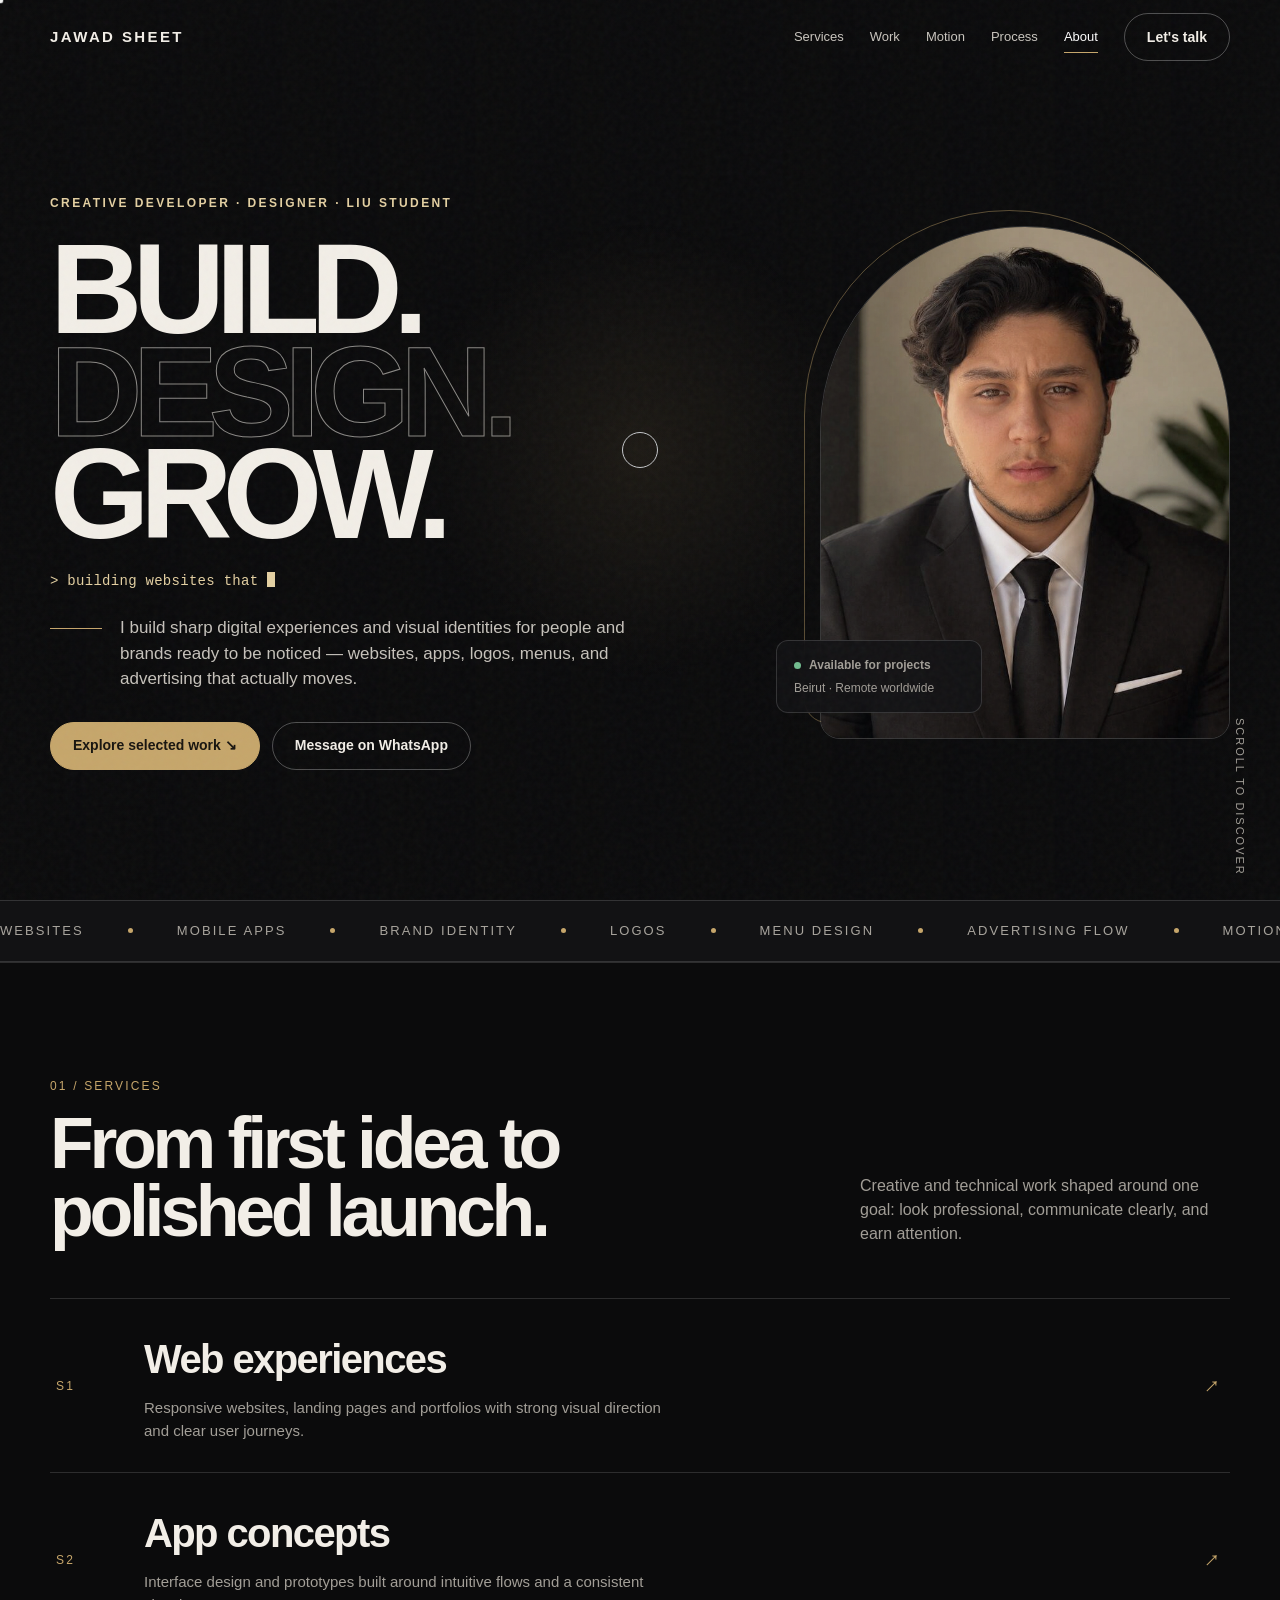
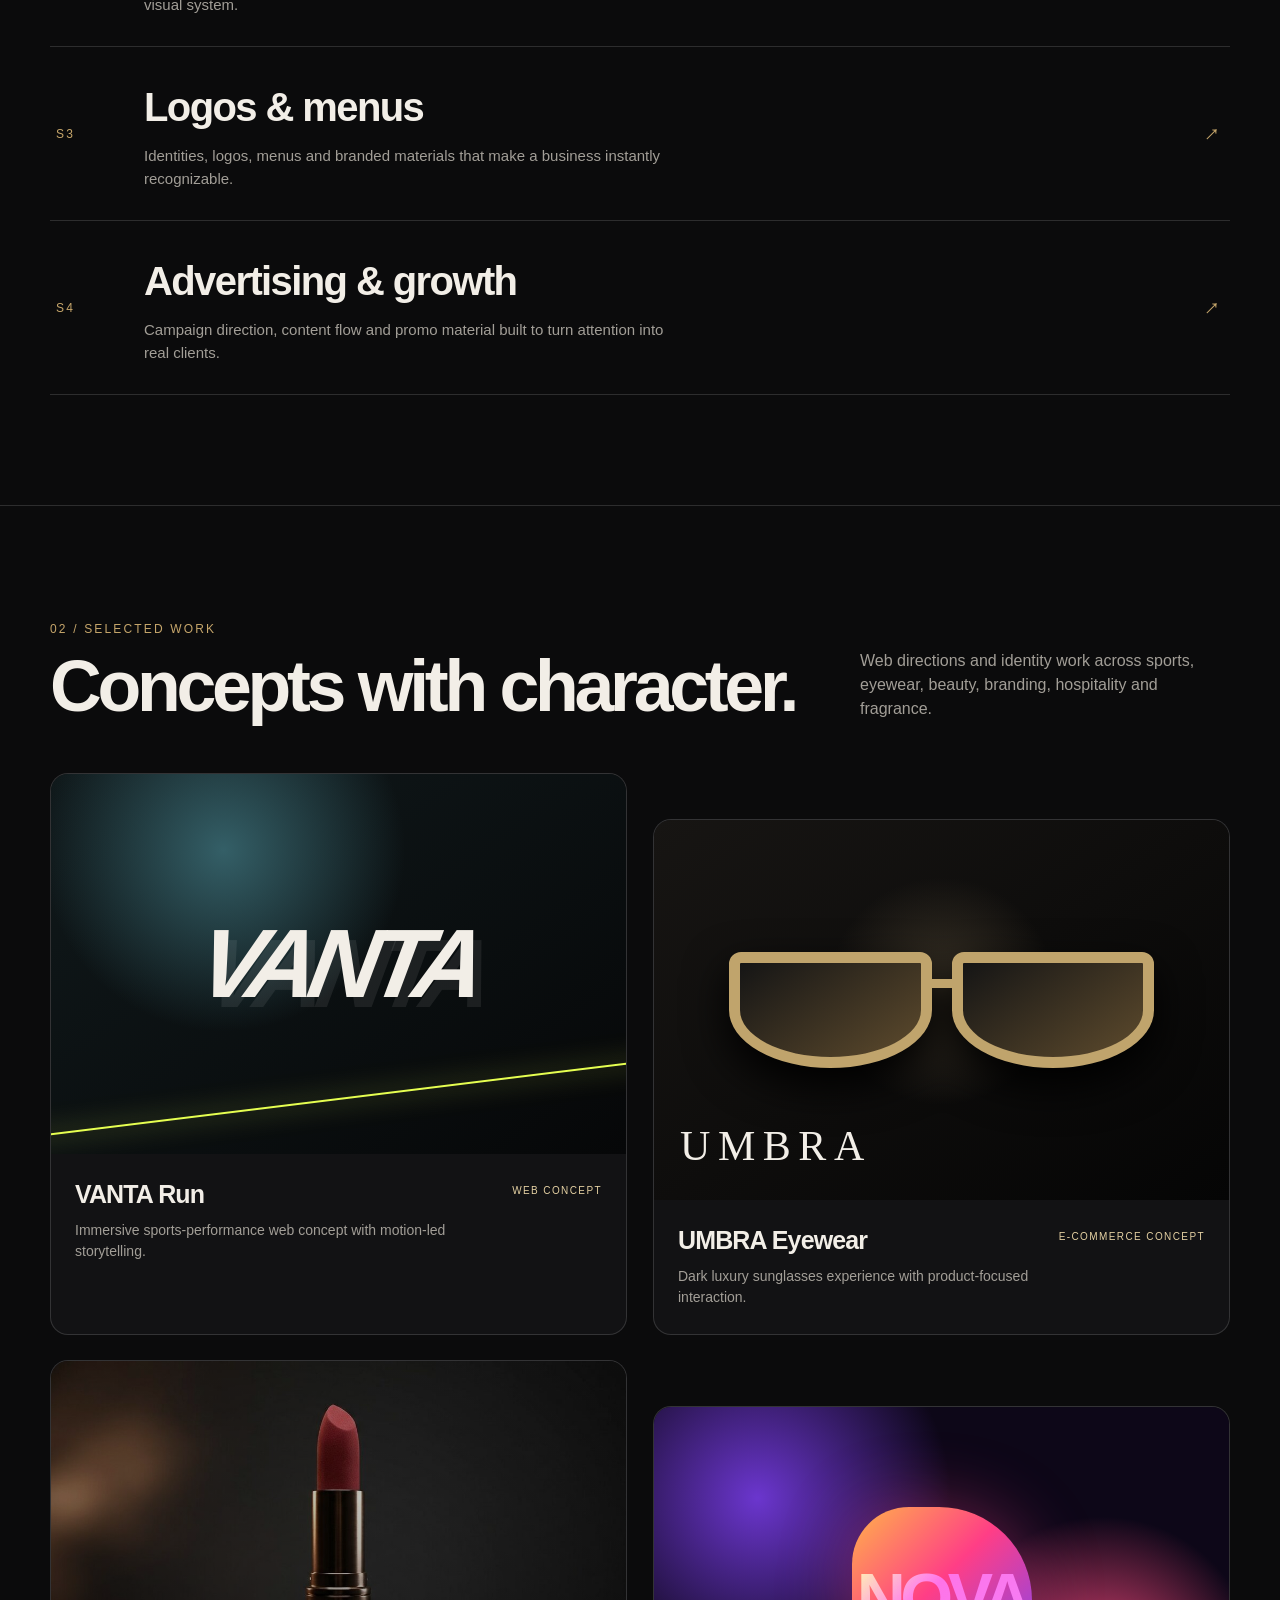
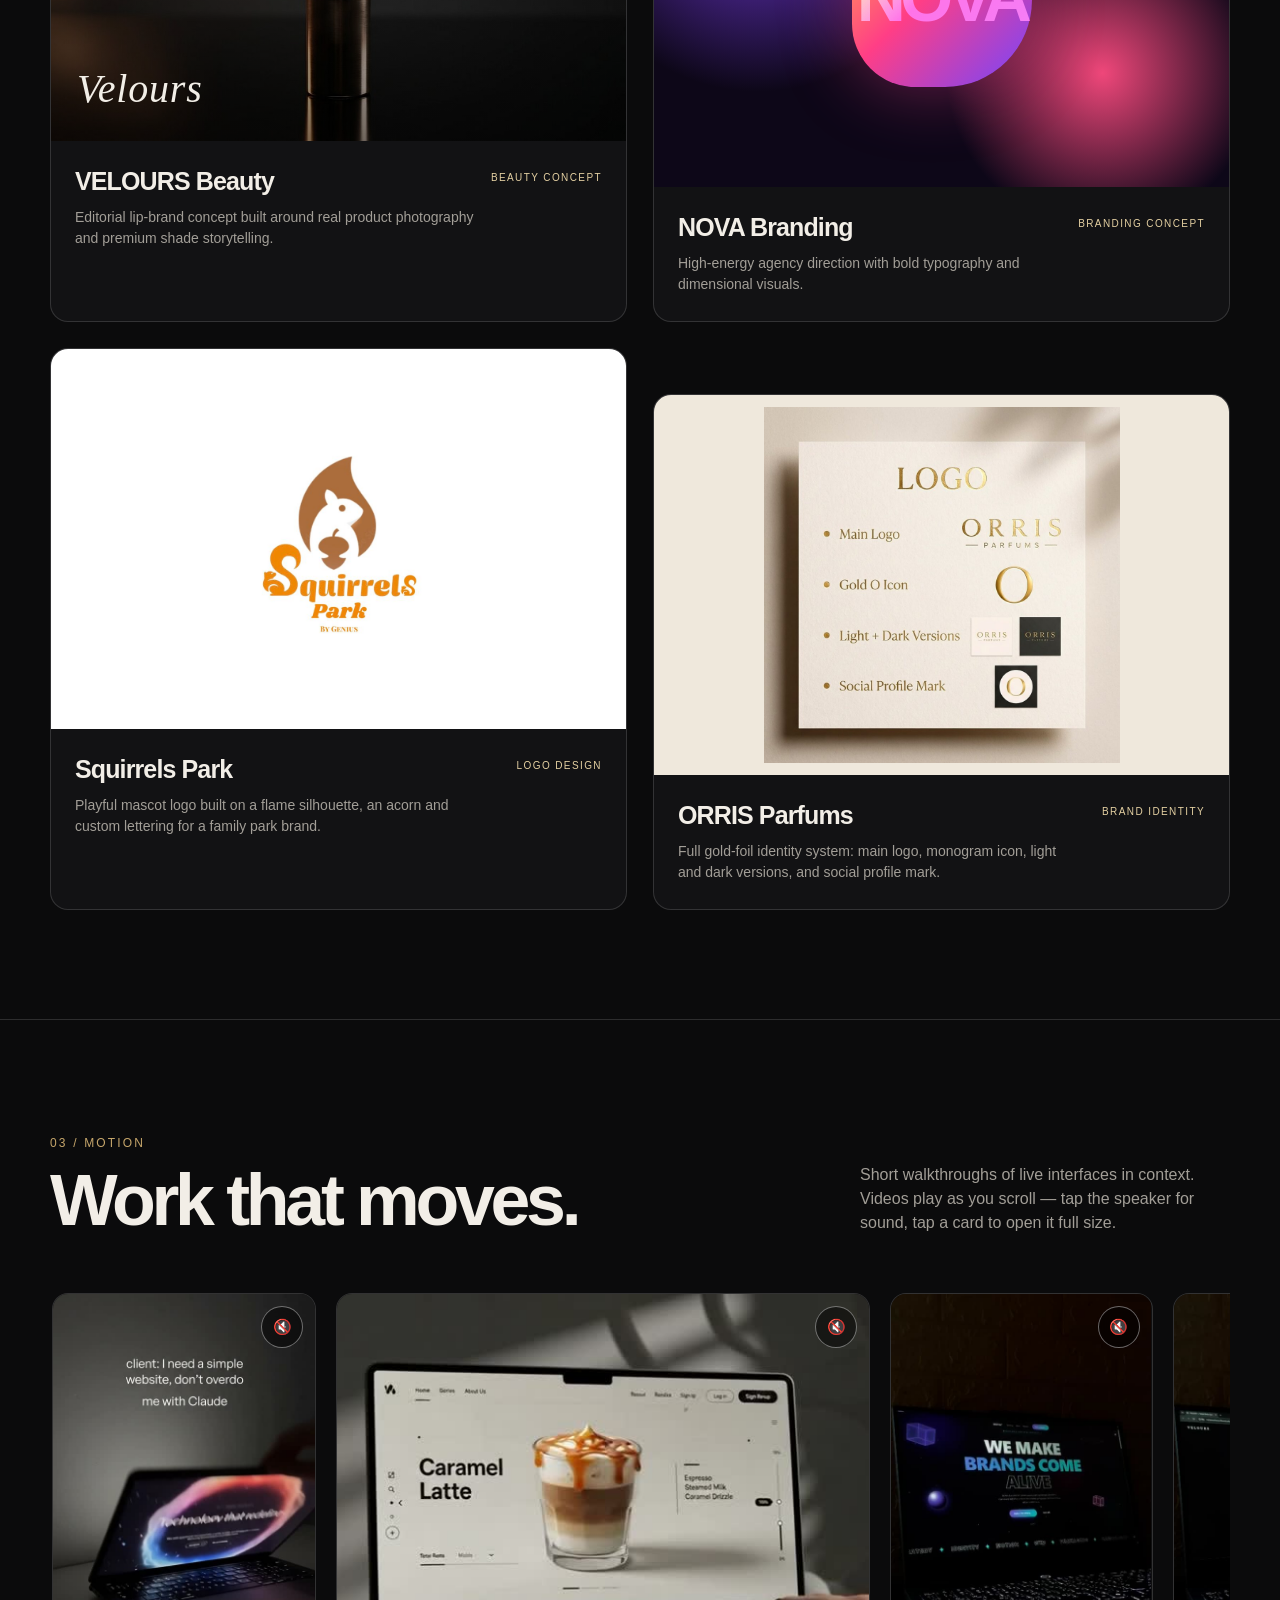
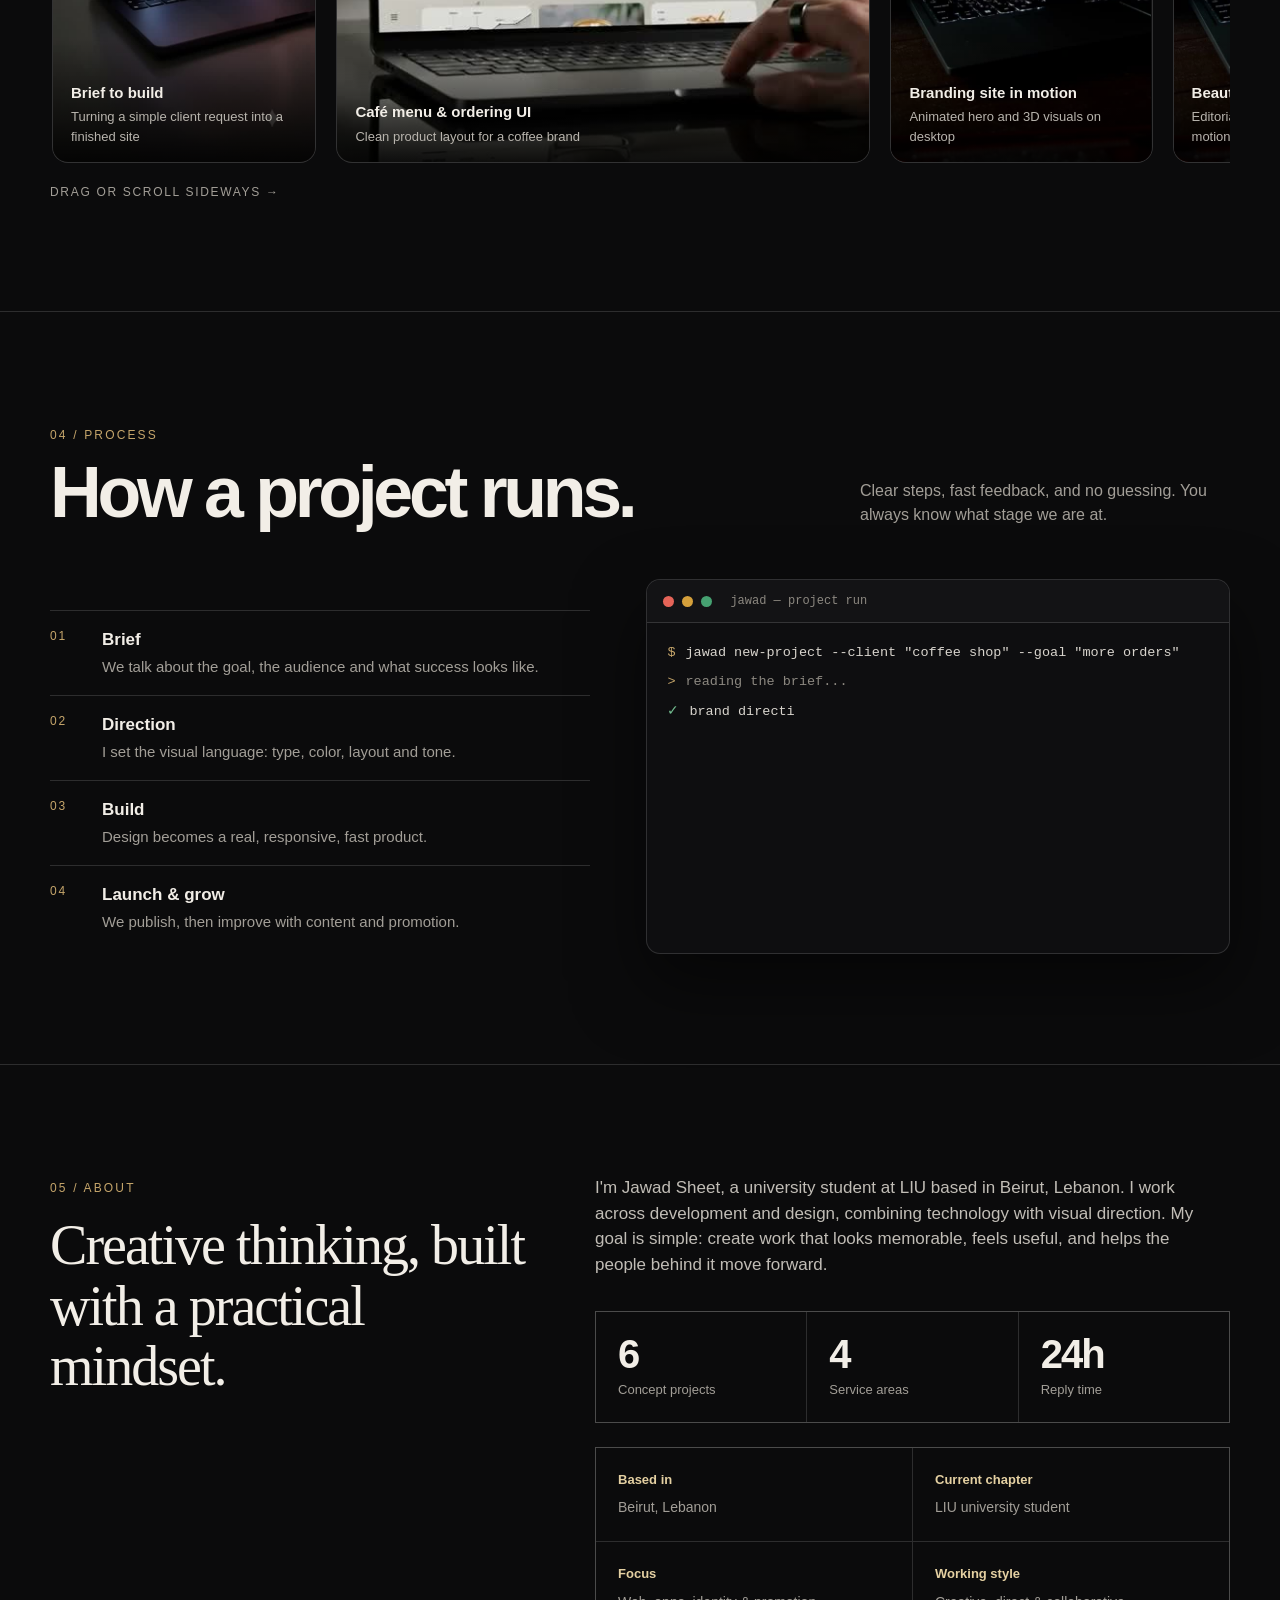
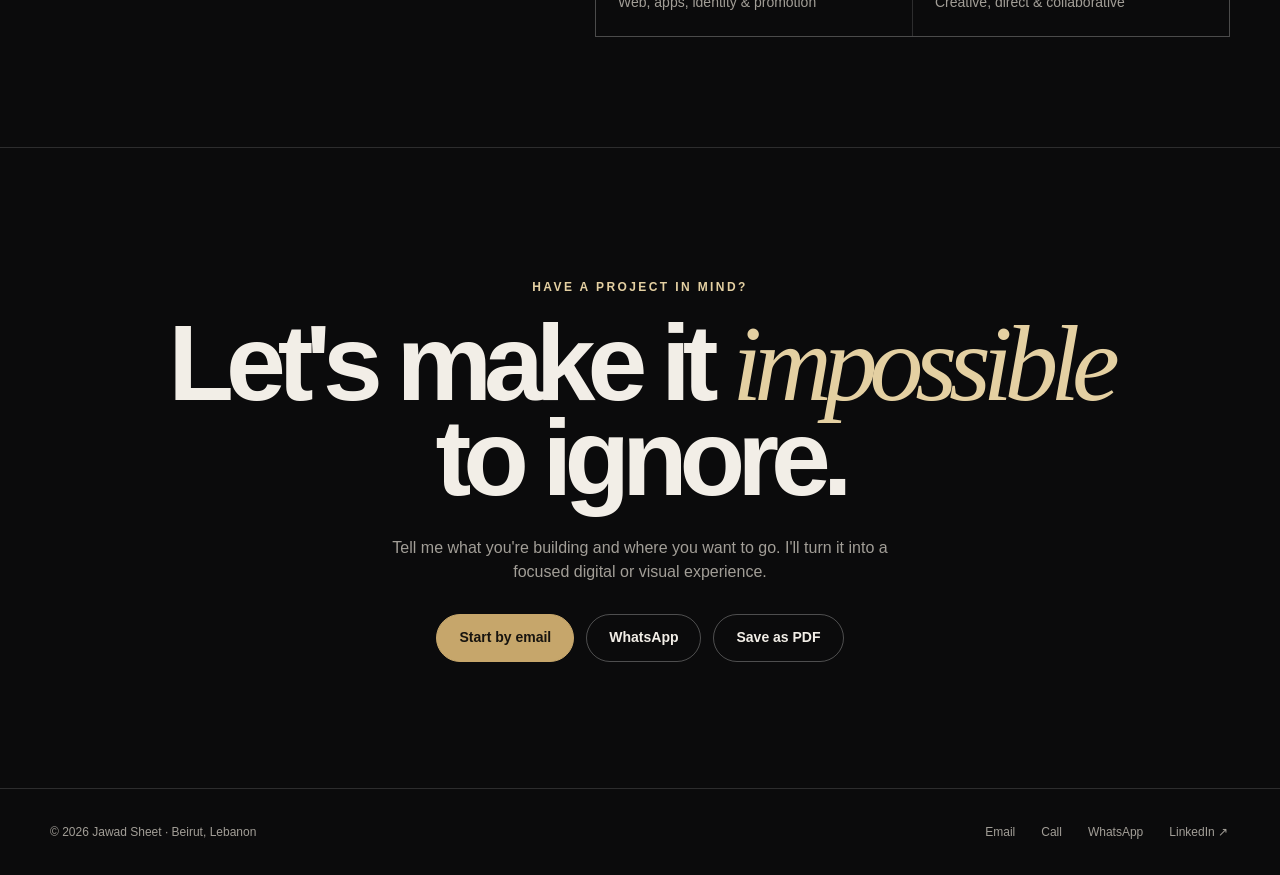
==== index.html @ 79e66048 "Add files via upload" ====
<!doctype html>
<html lang="en">
<head>
<meta charset="utf-8">
<meta name="viewport" content="width=device-width,initial-scale=1">
<meta name="description" content="Jawad Sheet — creative developer and designer in Beirut, Lebanon. Websites, apps, brand identity, logos, menus and advertising concepts.">
<meta name="theme-color" content="#0b0b0c">
<meta name="author" content="Jawad Sheet">
<meta property="og:type" content="website">
<meta property="og:title" content="Jawad Sheet — Creative Developer &amp; Designer">
<meta property="og:description" content="Websites, apps, brand identity, logos, menus and advertising concepts. Based in Beirut, Lebanon.">
<meta property="og:image" content="assets/og-cover.jpg">
<meta property="og:image:width" content="1200">
<meta property="og:image:height" content="630">
<meta name="twitter:card" content="summary_large_image">
<meta name="twitter:title" content="Jawad Sheet — Creative Developer &amp; Designer">
<meta name="twitter:description" content="Websites, apps, brand identity, logos, menus and advertising concepts. Based in Beirut, Lebanon.">
<meta name="twitter:image" content="assets/og-cover.jpg">
<link rel="icon" href="data:image/svg+xml,%3Csvg xmlns='http://www.w3.org/2000/svg' viewBox='0 0 64 64'%3E%3Crect width='64' height='64' rx='15' fill='%230b0b0c'/%3E%3Ctext x='32' y='45' font-family='Arial,Helvetica,sans-serif' font-size='40' font-weight='bold' fill='%23c6a66b' text-anchor='middle'%3EJ%3C/text%3E%3C/svg%3E">
<title>Jawad Sheet — Creative Developer &amp; Designer</title>
<style>
:root{--ink:#0b0b0c;--ink2:#121214;--paper:#f2eee7;--gold:#c6a66b;--gold2:#e4d0a2;--muted:#a29e97;--line:rgba(255,255,255,.14);--max:1180px}
*{box-sizing:border-box}
html{scroll-behavior:smooth}
body{margin:0;background:var(--ink);color:var(--paper);font-family:Arial,Helvetica,sans-serif;line-height:1.5;overflow-x:hidden}
body.lock{overflow:hidden}
a{color:inherit;text-decoration:none}
button{font:inherit;cursor:pointer}
img,video{display:block;max-width:100%}
:focus-visible{outline:3px solid var(--gold2);outline-offset:3px}
.container{width:min(var(--max),calc(100% - 64px));margin:auto}
.grain{position:fixed;inset:0;pointer-events:none;z-index:50;opacity:.07;background-image:url("data:image/svg+xml,%3Csvg viewBox='0 0 180 180' xmlns='http://www.w3.org/2000/svg'%3E%3Cfilter id='n'%3E%3CfeTurbulence type='fractalNoise' baseFrequency='.9' numOctaves='3' stitchTiles='stitch'/%3E%3C/filter%3E%3Crect width='100%25' height='100%25' filter='url(%23n)' opacity='.55'/%3E%3C/svg%3E")}
.glow{position:fixed;width:520px;height:520px;left:0;top:0;border-radius:50%;background:radial-gradient(circle,rgba(198,166,107,.14),transparent 62%);transform:translate3d(60vw,10vh,0) translate(-50%,-50%);pointer-events:none;z-index:0}
.progress{position:fixed;top:0;left:0;height:2px;width:0;background:linear-gradient(90deg,var(--gold),#fff);z-index:46;pointer-events:none}
.cur{position:fixed;left:0;top:0;z-index:60;pointer-events:none;border-radius:50%;mix-blend-mode:difference;transform:translate(-50%,-50%)}
.cur-dot{width:7px;height:7px;background:#fff}
.cur-ring{width:36px;height:36px;border:1px solid rgba(255,255,255,.85);transition:width .2s,height .2s,opacity .2s}
.cur-ring.big{width:70px;height:70px}
@media(hover:none){.cur{display:none}}
.eyebrow{font-size:12px;letter-spacing:.2em;text-transform:uppercase;color:var(--gold2);font-weight:700}
.num{font-size:12px;color:var(--gold);letter-spacing:.18em}
.section{padding:110px 0;border-top:1px solid var(--line);position:relative}
.section-head{display:flex;justify-content:space-between;gap:32px;align-items:end;margin-bottom:52px}
.section-head h2{font-size:clamp(40px,5.6vw,74px);line-height:.96;letter-spacing:-.06em;margin:12px 0 0;max-width:760px}
.section-head p{max-width:370px;color:var(--muted);margin:0;font-size:16px}
.btn{min-height:48px;display:inline-flex;align-items:center;justify-content:center;gap:10px;padding:0 22px;border:1px solid rgba(255,255,255,.28);border-radius:999px;font-weight:700;font-size:14px;background:transparent;color:var(--paper);transition:background .25s,color .25s,border-color .25s}
.btn:hover,.btn:focus-visible{background:var(--paper);color:var(--ink);border-color:var(--paper)}
.btn.gold{background:var(--gold);border-color:var(--gold);color:#17140f}
.btn.gold:hover,.btn.gold:focus-visible{background:var(--gold2);border-color:var(--gold2)}
nav{position:fixed;top:0;left:0;right:0;z-index:40;transition:background .3s,border-color .3s;border-bottom:1px solid transparent}
nav.scrolled{background:rgba(11,11,12,.88);backdrop-filter:blur(16px);border-color:var(--line)}
.nav-in{height:74px;display:flex;align-items:center;justify-content:space-between}
.brand{font-weight:800;letter-spacing:.16em;font-size:15px}
.nav-links{display:flex;gap:26px;align-items:center;font-size:13px}
.nav-links a:not(.btn){color:#c9c5be;position:relative;padding:6px 0}
.nav-links a:not(.btn)::after{content:"";position:absolute;left:0;right:100%;bottom:0;height:1px;background:var(--gold);transition:right .3s}
.nav-links a:not(.btn):hover::after,.nav-links a.active::after{right:0}
.nav-links a.active{color:#fff}
.menu-btn{display:none;width:48px;height:48px;border:0;background:transparent;color:#fff;font-size:22px}
.hero{min-height:100svh;padding:120px 0 56px;display:flex;align-items:center;position:relative}
.hero::before{content:"";position:absolute;inset:0;background:linear-gradient(90deg,rgba(11,11,12,.9),rgba(11,11,12,.3) 50%,rgba(11,11,12,.82))}
.hero-grid{position:relative;z-index:2;display:grid;grid-template-columns:1.12fr .88fr;gap:28px;align-items:center}
.hero h1{font-size:clamp(60px,10vw,142px);line-height:.8;letter-spacing:-.075em;font-weight:800;margin:26px 0 26px}
.hero h1 .row{display:block;overflow:hidden}
.hero h1 .row i{display:inline-block;font-style:normal;transform:translateY(110%);animation:rise 1s cubic-bezier(.19,.9,.22,1) forwards}
.hero h1 .hollow i{color:transparent;-webkit-text-stroke:1px rgba(242,238,231,.55)}
@keyframes rise{to{transform:none}}
.type-line{font-family:Menlo,Consolas,monospace;font-size:14px;color:var(--gold2);min-height:22px;letter-spacing:.02em}
.caret{display:inline-block;width:8px;height:15px;background:var(--gold2);vertical-align:-2px;animation:blink 1s steps(2) infinite}
@keyframes blink{50%{opacity:0}}
.hero-lead{display:grid;grid-template-columns:52px minmax(0,540px);gap:18px;margin-top:22px}
.hero-lead .line{height:1px;background:var(--gold);margin-top:13px}
.hero-lead p{margin:0;color:#c6c2bb;font-size:17px}
.hero-actions{display:flex;gap:12px;flex-wrap:wrap;margin-top:30px}
.portrait-wrap{position:relative;justify-self:end;width:min(410px,37vw);aspect-ratio:4/5;will-change:transform}
.portrait{width:100%;height:100%;object-fit:cover;object-position:50% 34%;border-radius:210px 210px 20px 20px;filter:saturate(.85) contrast(1.05);border:1px solid rgba(255,255,255,.18)}
.portrait-wrap::before{content:"";position:absolute;inset:-16px 16px 16px -16px;border:1px solid rgba(198,166,107,.42);border-radius:230px 230px 26px 26px}
.portrait-tag{position:absolute;bottom:26px;left:-44px;background:rgba(18,18,20,.86);backdrop-filter:blur(12px);border:1px solid var(--line);border-radius:12px;padding:13px 17px;min-width:206px}
.portrait-tag strong{display:block;font-size:14px}
.portrait-tag span{color:var(--muted);font-size:12px}
.live{display:inline-block;width:7px;height:7px;border-radius:50%;background:#72BC8F;margin-right:8px;box-shadow:0 0 0 0 rgba(114,188,143,.7);animation:pulse 2s infinite}
@keyframes pulse{70%{box-shadow:0 0 0 12px rgba(114,188,143,0)}100%{box-shadow:0 0 0 0 rgba(114,188,143,0)}}
.scroll-note{position:absolute;bottom:24px;right:32px;font-size:11px;letter-spacing:.18em;text-transform:uppercase;color:var(--muted);writing-mode:vertical-rl;pointer-events:none}
.marquee{border-top:1px solid var(--line);border-bottom:1px solid var(--line);overflow:hidden;padding:20px 0;background:var(--ink2)}
.mq-track{display:flex;gap:44px;width:max-content;animation:slide 32s linear infinite}
.marquee:hover .mq-track{animation-play-state:paused}
.mq-track span{font-size:13px;letter-spacing:.16em;text-transform:uppercase;color:#a8a49d;display:flex;align-items:center;gap:44px}
.mq-track span::after{content:"";width:5px;height:5px;border-radius:50%;background:var(--gold)}
@keyframes slide{to{transform:translateX(-50%)}}
.services{border-top:1px solid var(--line)}
.service{display:grid;grid-template-columns:64px 1fr auto;gap:24px;align-items:center;padding:30px 6px;border-bottom:1px solid var(--line);position:relative;overflow:hidden;transition:padding-left .3s}
.service::before{content:"";position:absolute;inset:0;background:linear-gradient(90deg,rgba(198,166,107,.12),transparent 60%);opacity:0;transition:opacity .3s}
.service:hover::before{opacity:1}
.service:hover{padding-left:20px}
.service h3{font-size:clamp(26px,3.4vw,40px);letter-spacing:-.04em;margin:0}
.service p{color:var(--muted);margin:8px 0 0;max-width:520px;font-size:15px}
.service .arrow{font-size:26px;color:var(--gold);transform:rotate(-45deg) scale(.9);transition:transform .3s}
.service:hover .arrow{transform:none}
.work-grid{display:grid;grid-template-columns:repeat(12,1fr);gap:26px}
.project{grid-column:span 6;border:1px solid var(--line);border-radius:18px;overflow:hidden;background:var(--ink2);transition:border-color .3s,box-shadow .3s;will-change:transform}
.project:nth-child(even){margin-top:46px}
.project:hover{border-color:rgba(198,166,107,.55);box-shadow:0 24px 60px rgba(0,0,0,.45)}
.project-visual{height:380px;position:relative;overflow:hidden;display:flex;align-items:center;justify-content:center}
.project-visual img{width:100%;height:100%;object-fit:cover;transition:transform .6s}
.project:hover .project-visual img{transform:scale(1.05)}
.project-visual.light{background:#f5f2ec}
.project-visual.light img{object-fit:contain;padding:12px}
.project-meta{padding:22px 24px 26px;display:flex;justify-content:space-between;gap:16px;align-items:start}
.project h3{font-size:25px;letter-spacing:-.035em;margin:0 0 6px}
.project p{margin:0;color:var(--muted);font-size:14px;max-width:400px}
.kind{font-size:10px;letter-spacing:.14em;text-transform:uppercase;color:var(--gold2);white-space:nowrap;margin-top:7px}
.vanta{background:radial-gradient(circle at 30% 20%,#345f67,transparent 36%),linear-gradient(145deg,#10191b,#060708)}
.vanta .word{font-size:clamp(58px,7.6vw,98px);font-style:italic;font-weight:900;letter-spacing:-.09em;transform:skew(-10deg);text-shadow:10px 10px 0 rgba(255,255,255,.08)}
.vanta .track{position:absolute;left:-5%;right:-5%;bottom:54px;height:2px;background:#e6ff51;transform:rotate(-7deg);box-shadow:0 0 26px #e6ff51}
.umbra{background:radial-gradient(circle at 50% 45%,#3d3528,transparent 32%),linear-gradient(145deg,#171513,#050505)}
.glasses{width:74%;height:116px;display:flex;gap:20px;filter:drop-shadow(0 18px 22px #000)}
.lens{flex:1;border:11px solid #c0a46c;border-radius:12px 12px 50% 50%;background:linear-gradient(145deg,#151515,#5e4b2d);position:relative}
.lens:first-child::after{content:"";position:absolute;width:30px;height:9px;background:#c0a46c;right:-34px;top:16px}
.umbra .mark{position:absolute;bottom:22px;left:26px;font-family:Georgia,serif;font-size:42px;letter-spacing:.18em}
.nova{background:radial-gradient(circle at 18% 24%,#6b36ce,transparent 35%),radial-gradient(circle at 78% 70%,#ef477a,transparent 30%),#0d0718}
.orb{width:180px;height:180px;border-radius:38% 62% 58% 42%;background:linear-gradient(135deg,#ffb449,#ff3e86 45%,#7146ff);box-shadow:0 0 70px rgba(255,68,149,.4);animation:float 5s ease-in-out infinite}
.nova .mark{position:absolute;font-size:68px;font-weight:900;letter-spacing:-.08em;mix-blend-mode:overlay}
@keyframes float{50%{transform:translateY(-14px) rotate(12deg)}}
.shot{position:relative}
.shot .veil{position:absolute;inset:0;background:linear-gradient(200deg,rgba(0,0,0,.05),rgba(0,0,0,.55))}
.shot .mark{position:absolute;left:26px;bottom:22px;font-family:Georgia,serif;font-style:italic;font-size:40px;letter-spacing:.02em}
.rail-wrap{position:relative}
.rail{display:flex;gap:20px;overflow-x:auto;padding:6px 2px 20px;scroll-snap-type:x mandatory;scrollbar-width:thin}
.reel{position:relative;flex:0 0 auto;height:470px;border:1px solid var(--line);border-radius:16px;overflow:hidden;background:#101011;scroll-snap-align:center;transition:border-color .3s,transform .3s;cursor:pointer}
.reel:hover{border-color:rgba(198,166,107,.55);transform:translateY(-4px)}
.reel video{height:100%;width:100%;object-fit:cover}
.reel .cap{position:absolute;left:0;right:0;bottom:0;padding:44px 18px 16px;background:linear-gradient(transparent,rgba(0,0,0,.88));font-size:13px;pointer-events:none}
.reel .cap b{display:block;font-size:15px;margin-bottom:3px}
.reel .cap span{color:#b8b4ad}
.reel .sound{position:absolute;top:12px;right:12px;width:42px;height:42px;border-radius:50%;border:1px solid rgba(255,255,255,.4);background:rgba(0,0,0,.5);color:#fff;font-size:15px;display:grid;place-items:center;backdrop-filter:blur(8px)}
.rail-hint{display:flex;align-items:center;gap:10px;color:var(--muted);font-size:12px;letter-spacing:.14em;text-transform:uppercase}
.process{display:grid;grid-template-columns:1fr 1.08fr;gap:56px;align-items:center}
.terminal{border:1px solid var(--line);border-radius:14px;background:#0e0e10;overflow:hidden;font-family:Menlo,Consolas,monospace;font-size:13.5px;box-shadow:0 30px 70px rgba(0,0,0,.5)}
.term-bar{display:flex;align-items:center;gap:8px;padding:12px 16px;border-bottom:1px solid var(--line);background:#131315}
.tdot{width:11px;height:11px;border-radius:50%;background:#3a3a3d}
.tdot.r{background:#e56458}.tdot.y{background:#d5a03b}.tdot.g{background:#46a171}
.term-bar span{margin-left:10px;color:#8c8880;font-size:12px}
.term-body{padding:20px;min-height:330px}
.tline{display:flex;gap:10px;margin-bottom:9px;opacity:0;transform:translateY(6px);transition:opacity .45s,transform .45s;color:#d8d4cd}
.tline.in{opacity:1;transform:none}
.tline .p{color:var(--gold)}
.tline.ok .p{color:#72BC8F}
.tline.dim{color:#8c8880}
.steps{list-style:none;margin:26px 0 0;padding:0;counter-reset:s}
.steps li{counter-increment:s;padding:16px 0 16px 52px;border-top:1px solid var(--line);position:relative;color:var(--muted);font-size:15px}
.steps li b{display:block;color:var(--paper);font-size:17px;margin-bottom:4px}
.steps li::before{content:"0" counter(s);position:absolute;left:0;top:16px;color:var(--gold);font-size:12px;letter-spacing:.16em}
.about-grid{display:grid;grid-template-columns:.86fr 1.14fr;gap:66px;align-items:start}
.about-quote{font-family:Georgia,serif;font-size:clamp(32px,4.4vw,56px);line-height:1.08;letter-spacing:-.035em;margin:16px 0 0}
.about-copy{color:#c1bdb6;font-size:17px;max-width:620px;margin:0}
.stats{display:grid;grid-template-columns:repeat(3,1fr);gap:1px;background:var(--line);border:1px solid var(--line);margin-top:34px}
.stat{background:var(--ink);padding:22px}
.stat b{display:block;font-size:40px;letter-spacing:-.05em;line-height:1}
.stat span{color:var(--muted);font-size:13px;display:block;margin-top:6px}
.facts{margin-top:24px;display:grid;grid-template-columns:repeat(2,1fr);gap:1px;background:var(--line);border:1px solid var(--line)}
.fact{background:var(--ink);padding:22px}
.fact b{display:block;color:var(--gold2);font-size:13px;margin-bottom:6px}
.fact span{color:var(--muted);font-size:14px}
.cta{padding:126px 0;text-align:center;position:relative;overflow:hidden;border-top:1px solid var(--line)}
.cta h2{font-size:clamp(50px,8.4vw,116px);line-height:.88;letter-spacing:-.075em;margin:18px auto 30px;max-width:980px}
.cta h2 em{font-family:Georgia,serif;font-weight:400;color:var(--gold2)}
.cta p{color:var(--muted);max-width:540px;margin:0 auto 30px}
.cta .actions{display:flex;justify-content:center;gap:12px;flex-wrap:wrap}
footer{border-top:1px solid var(--line);padding:28px 0}
.foot{display:flex;justify-content:space-between;gap:22px;align-items:center;color:var(--muted);font-size:12px}
.socials{display:flex;gap:22px}
.socials a:hover{color:var(--paper)}
.modal{position:fixed;inset:0;z-index:80;background:rgba(0,0,0,.92);display:none;align-items:center;justify-content:center;padding:24px}
.modal.open{display:flex}
.modal img,.modal video{max-width:min(1100px,100%);max-height:86vh;border-radius:12px}
.modal button{position:absolute;right:22px;top:18px;width:48px;height:48px;border-radius:50%;border:1px solid rgba(255,255,255,.35);background:#111;color:#fff;font-size:22px}
.reveal{opacity:0;transform:translateY(26px);transition:opacity .8s cubic-bezier(.2,.7,.2,1),transform .8s cubic-bezier(.2,.7,.2,1)}
.reveal.in{opacity:1;transform:none}
@media(max-width:860px){
.container{width:calc(100% - 40px)}
.section{padding:80px 0}
.nav-links{position:fixed;inset:74px 0 0;background:#0b0b0c;padding:34px 22px;display:none;flex-direction:column;align-items:stretch;font-size:20px;gap:22px}
.nav-links.open{display:flex}
.menu-btn{display:block}
.hero{min-height:auto;padding:120px 0 64px}
.hero-grid{grid-template-columns:1fr}
.hero h1{font-size:clamp(64px,20vw,104px);margin:22px 0}
.hero-lead{grid-template-columns:34px 1fr}
.portrait-wrap{width:min(84vw,400px);justify-self:center;margin-top:62px}
.portrait-tag{left:-8px}
.scroll-note{display:none}
.section-head{display:block}
.section-head p{margin-top:20px}
.service{grid-template-columns:44px 1fr;padding:24px 0}
.service .arrow{display:none}
.service:hover{padding-left:0}
.project,.project:nth-child(even){grid-column:span 12;margin-top:0}
.project-visual{height:320px}
.process{grid-template-columns:1fr;gap:36px}
.about-grid{grid-template-columns:1fr;gap:34px}
.reel{height:420px}
.glow{display:none}
.foot{flex-direction:column;align-items:flex-start}
}
@media(max-width:430px){
.container{width:calc(100% - 32px)}
.hero h1{font-size:20.5vw}
.hero-actions .btn,.cta .btn{width:100%}
.project-visual{height:270px}
.glasses{width:84%;height:90px;gap:14px}
.lens{border-width:8px}
.lens:first-child::after{width:24px;height:7px;right:-27px}
.project-meta{display:block}
.kind{margin-top:12px}
.stats{grid-template-columns:1fr}
.facts{grid-template-columns:1fr}
.term-body{padding:16px 14px;font-size:12px}
.reel{height:360px}
}
.skip{position:fixed;top:0;left:0;z-index:100;width:1px;height:1px;padding:0;overflow:hidden;clip-path:inset(50%);white-space:nowrap;background:var(--gold);color:#111;font-weight:700;border-radius:0 0 10px 0}
.skip:focus{width:auto;height:auto;padding:12px 18px;overflow:visible;clip-path:none}
.brand{padding:6px 0}
.socials a{display:inline-flex;align-items:center;min-height:30px;padding:4px 2px}
.print-head{display:none}
@media(prefers-reduced-motion:reduce){*{animation:none!important;transition:none!important;scroll-behavior:auto!important}.reveal{opacity:1;transform:none}.hero h1 .row i{transform:none}.cur{display:none!important}.glow{display:none!important}}
@media(hover:none){.cur{display:none!important}}
@page{margin:13mm}
@media print{
nav,.grain,.glow,.progress,.cur,.hero-actions,.scroll-note,.marquee,.cta,.modal,.rail-hint,.skip,#motion,.type-line,.terminal,.portrait-wrap::before{display:none!important}
.reveal{opacity:1!important;transform:none!important}
.hero h1 .row i{transform:none!important;animation:none!important}
body{background:#fff;color:#111;overflow:visible}
.print-head{display:block!important;border-bottom:2px solid #111;padding-bottom:10px;margin-bottom:16px}
.print-head h2{margin:0;font-size:30px;letter-spacing:-.02em}
.print-head p{margin:4px 0 0;font-size:12px;color:#444}
.hero{min-height:auto;padding:0 0 8px;display:block}
.hero::before{display:none}
.hero-grid{display:grid;grid-template-columns:1.5fr .5fr;gap:16px;align-items:start}
.hero h1{font-size:40px;color:#111;margin:8px 0 12px}
.hero h1 .hollow i{color:#777;-webkit-text-stroke:0}
.hero-lead{margin:0}
.portrait-wrap{width:150px;aspect-ratio:4/5;margin:0;justify-self:end}
.portrait{border-radius:80px 80px 10px 10px;border-color:#bbb}
.portrait-tag{position:static;background:none;border:0;padding:6px 0 0;min-width:0;backdrop-filter:none}
.portrait-tag strong{font-size:11px;color:#111}
.portrait-tag span{font-size:10px;color:#555}
.live{display:none}
.section{padding:16px 0;border-color:#ccc;break-inside:avoid}
.section-head{display:block;margin-bottom:14px}
.section-head h2{font-size:26px;margin:2px 0 6px;color:#111}
.section-head p{color:#555;font-size:12px;max-width:none;margin:0}
.num,.eyebrow{color:#7a6432}
.service{padding:9px 0;border-color:#ddd;break-inside:avoid}
.service h3{font-size:15px}
.service p{font-size:11.5px}
.arrow{display:none}
.work-grid{display:grid;grid-template-columns:1fr 1fr;gap:12px}
.project{background:#fff;color:#111;border:1px solid #ccc;break-inside:avoid;grid-column:auto!important}
.project-visual{height:150px}
.project-visual.vanta,.project-visual.umbra,.project-visual.nova{display:none}
.project h3{font-size:15px}
.project p,.service p,.about-copy,.fact span{color:#444}
.project-meta{padding:10px 12px 12px}
.kind{color:#7a6432}
.steps li{color:#444;border-color:#ddd;padding:10px 0 10px 46px}
.steps li b{color:#111;font-size:15px}
.steps li::before{color:#7a6432;top:11px}
.about-grid{display:block}
.about-quote{font-size:22px;color:#111;margin-bottom:10px}
.about-copy{font-size:12px}
.stats,.facts{border-color:#ccc}
.stat,.fact{background:#fff;color:#111;border-color:#ccc;break-inside:avoid;padding:9px 12px}
.stat b{font-size:20px;color:#111}
.fact b{color:#7a6432}
footer{color:#555;border-color:#ccc;padding:10px 0}
.socials{gap:14px}
a{color:#111;text-decoration:none}
h1,h2,h3{color:#111}
}
</style>
</head>
<body>
<!-- ============================================================
     TWO WAYS TO EDIT THIS SITE
     1. EASY  - open  yourdomain.com/admin  , log in, edit, press Publish.
     2. MANUAL- edit the words below, save, re-upload this file.
     Anything the /admin panel changes is stored in content.json and
     wins over the text written here.
     ============================================================ -->
<a class="skip skip-link" href="#services">Skip to content</a>
<header class="print-head">
  <h2>Jawad Sheet</h2>
  <p>Creative Developer &amp; Designer &middot; LIU university student &middot; Beirut, Lebanon</p>
  <p data-contactline>jawadsheet27@gmail.com &middot; +961 81 191 013 &middot; wa.me/96181191013 &middot; linkedin.com/in/jawad-sheet-625016428</p>
</header>
<div class="grain"></div>
<div class="glow" id="glow" aria-hidden="true"></div>
<div class="progress" id="progress"></div>
<div class="cur cur-ring" id="curRing" aria-hidden="true"></div>
<div class="cur cur-dot" id="curDot" aria-hidden="true"></div>

<!-- ============================================================
     TOP MENU  (the links at the very top of the page)
     ============================================================ -->
<nav id="nav">
  <div class="container nav-in">
    <a class="brand" href="#top" data-e="brand">JAWAD SHEET</a>
    <button class="menu-btn" id="menuBtn" aria-expanded="false" aria-controls="navLinks" aria-label="Open navigation">&#9776;</button>
    <div class="nav-links" id="navLinks">
      <a href="#services">Services</a>
      <a href="#work">Work</a>
      <a href="#motion">Motion</a>
      <a href="#process">Process</a>
      <a href="#about">About</a>
      <a class="btn" href="mailto:jawadsheet27@gmail.com?subject=Project%20inquiry">Let's talk</a>
    </div>
  </div>
</nav>

<header class="hero" id="top">
  <div class="container hero-grid">
    <div class="hero-copy">
      <div class="eyebrow" data-e="hero.eyebrow">Creative developer &middot; Designer &middot; LIU student</div>
      <h1>
        <span class="row"><i style="animation-delay:.05s" data-e="hero.word1">BUILD.</i></span>
        <span class="row hollow"><i style="animation-delay:.17s" data-e="hero.word2">DESIGN.</i></span>
        <span class="row"><i style="animation-delay:.29s" data-e="hero.word3">GROW.</i></span>
      </h1>
      <div class="type-line" id="typeLine" aria-live="polite"></div>
      <div class="hero-lead">
        <span class="line"></span>
        <p data-e="hero.lead">I build sharp digital experiences and visual identities for people and brands ready to be noticed &mdash; websites, apps, logos, menus, and advertising that actually moves.</p>
      </div>
      <div class="hero-actions">
        <a class="btn gold magnet" href="#work">Explore selected work &#8600;</a>
        <a class="btn magnet" href="https://wa.me/96181191013?text=Hi%20Jawad%2C%20I%27d%20like%20to%20discuss%20a%20project." target="_blank" rel="noopener">Message on WhatsApp</a>
      </div>
    </div>
    <div class="portrait-wrap" id="portrait">
      <img class="portrait" data-img="profile" src="assets/profile.jpg" alt="Portrait of Jawad Sheet in a black suit">
      <div class="portrait-tag"><strong><span class="live"></span><span data-e="hero.badge">Available for projects</span></strong><span data-e="hero.badgeSub">Beirut &middot; Remote worldwide</span></div>
    </div>
  </div>
  <div class="scroll-note">Scroll to discover</div>
</header>

<div class="marquee">
  <div class="mq-track" id="mqTrack" data-list="marquee">
    <span>Websites</span><span>Mobile apps</span><span>Brand identity</span><span>Logos</span><span>Menu design</span><span>Advertising flow</span><span>Motion &amp; interaction</span><span>Beirut, Lebanon</span>
  </div>
</div>

<main>
<!-- ============================================================
     01  SERVICES  -  what you offer
     To add a service: copy one whole <div class="service"> ... </div>
     block and change the words inside.
     ============================================================ -->
<section class="section" id="services">
  <div class="container">
    <div class="section-head reveal">
      <div><span class="num">01 / SERVICES</span><h2 data-e="services.title">From first idea to polished launch.</h2></div>
      <p data-e="services.intro">Creative and technical work shaped around one goal: look professional, communicate clearly, and earn attention.</p>
    </div>
    <div class="services" data-list="services">
      <article class="service reveal"><span class="num">S1</span><div><h3>Web experiences</h3><p>Responsive websites, landing pages and portfolios with strong visual direction and clear user journeys.</p></div><span class="arrow">&#8594;</span></article>
      <article class="service reveal"><span class="num">S2</span><div><h3>App concepts</h3><p>Interface design and prototypes built around intuitive flows and a consistent visual system.</p></div><span class="arrow">&#8594;</span></article>
      <article class="service reveal"><span class="num">S3</span><div><h3>Logos &amp; menus</h3><p>Identities, logos, menus and branded materials that make a business instantly recognizable.</p></div><span class="arrow">&#8594;</span></article>
      <article class="service reveal"><span class="num">S4</span><div><h3>Advertising &amp; growth</h3><p>Campaign direction, content flow and promo material built to turn attention into real clients.</p></div><span class="arrow">&#8594;</span></article>
    </div>
  </div>
</section>

<!-- ============================================================
     02  SELECTED WORK  -  your projects
     To add a project: copy one whole <article class="project"> ... </article>
     block and change the title, the text and the picture.
     To remove a project: delete one whole <article> ... </article> block.
     ============================================================ -->
<section class="section" id="work">
  <div class="container">
    <div class="section-head reveal">
      <div><span class="num">02 / SELECTED WORK</span><h2 data-e="work.title">Concepts with character.</h2></div>
      <p data-e="work.intro">Web directions and identity work across sports, eyewear, beauty, branding, hospitality and fragrance.</p>
    </div>
    <div class="work-grid" data-list="projects">
      <article class="project reveal tilt"><div class="project-visual vanta"><div class="word">VANTA</div><div class="track"></div></div><div class="project-meta"><div><h3>VANTA Run</h3><p>Immersive sports-performance web concept with motion-led storytelling.</p></div><span class="kind">Web concept</span></div></article>
      <article class="project reveal tilt"><div class="project-visual umbra"><div class="glasses"><span class="lens"></span><span class="lens"></span></div><div class="mark">UMBRA</div></div><div class="project-meta"><div><h3>UMBRA Eyewear</h3><p>Dark luxury sunglasses experience with product-focused interaction.</p></div><span class="kind">E-commerce concept</span></div></article>
      <article class="project reveal tilt"><div class="project-visual shot"><img class="zoom" src="assets/velours.jpg" alt="Luxury lipstick product photograph in gold case on a dark reflective surface"><div class="veil"></div><div class="mark">Velours</div></div><div class="project-meta"><div><h3>VELOURS Beauty</h3><p>Editorial lip-brand concept built around real product photography and premium shade storytelling.</p></div><span class="kind">Beauty concept</span></div></article>
      <article class="project reveal tilt"><div class="project-visual nova"><div class="orb"></div><div class="mark">NOVA</div></div><div class="project-meta"><div><h3>NOVA Branding</h3><p>High-energy agency direction with bold typography and dimensional visuals.</p></div><span class="kind">Branding concept</span></div></article>
      <article class="project reveal tilt"><div class="project-visual light" style="background:#fff"><img class="zoom" src="assets/squirrels.jpg" alt="Squirrels Park logo design with squirrel, acorn and flame shape"></div><div class="project-meta"><div><h3>Squirrels Park</h3><p>Playful mascot logo built on a flame silhouette, an acorn and custom lettering for a family park brand.</p></div><span class="kind">Logo design</span></div></article>
      <article class="project reveal tilt"><div class="project-visual light" style="background:#efe8dc"><img class="zoom" src="assets/orris.jpg" alt="ORRIS Parfums logo system presentation with gold monogram and light and dark versions"></div><div class="project-meta"><div><h3>ORRIS Parfums</h3><p>Full gold-foil identity system: main logo, monogram icon, light and dark versions, and social profile mark.</p></div><span class="kind">Brand identity</span></div></article>
    </div>
  </div>
</section>

<!-- ============================================================
     03  MOTION  -  the sideways video row
     Each video is one <div class="reel"> ... </div> block.
     A new video must be put in the assets folder and named in src="..."
     ============================================================ -->
<section class="section" id="motion">
  <div class="container">
    <div class="section-head reveal">
      <div><span class="num">03 / MOTION</span><h2 data-e="motion.title">Work that moves.</h2></div>
      <p data-e="motion.intro">Short walkthroughs of live interfaces in context. Videos play as you scroll &mdash; tap the speaker for sound, tap a card to open it full size.</p>
    </div>
    <div class="rail-wrap reveal">
      <div class="rail" id="rail" data-list="reels">
        <div class="reel" style="aspect-ratio:9/16"><video src="assets/reel-1.mp4" poster="assets/poster-1.jpg" title="Brief to build — turning a client request into a finished site" muted loop playsinline preload="metadata"></video><button class="sound" aria-label="Toggle sound">&#128263;</button><div class="cap"><b>Brief to build</b><span>Turning a simple client request into a finished site</span></div></div>
        <div class="reel" style="aspect-ratio:25/22"><video src="assets/reel-2.mp4" poster="assets/poster-2.jpg" title="Caf&eacute; menu and ordering interface for a coffee brand" muted loop playsinline preload="metadata"></video><button class="sound" aria-label="Toggle sound">&#128263;</button><div class="cap"><b>Caf&eacute; menu &amp; ordering UI</b><span>Clean product layout for a coffee brand</span></div></div>
        <div class="reel" style="aspect-ratio:29/52"><video src="assets/reel-3.mp4" poster="assets/poster-3.jpg" title="Branding site in motion with animated hero and 3D visuals" muted loop playsinline preload="metadata"></video><button class="sound" aria-label="Toggle sound">&#128263;</button><div class="cap"><b>Branding site in motion</b><span>Animated hero and 3D visuals on desktop</span></div></div>
        <div class="reel" style="aspect-ratio:29/52"><video src="assets/reel-4.mp4" poster="assets/poster-4.jpg" title="Beauty brand experience with editorial typography and product motion" muted loop playsinline preload="metadata"></video><button class="sound" aria-label="Toggle sound">&#128263;</button><div class="cap"><b>Beauty brand experience</b><span>Editorial typography and product motion</span></div></div>
      </div>
      <div class="rail-hint">Drag or scroll sideways &#8594;</div>
    </div>
  </div>
</section>

<!-- ============================================================
     04  PROCESS  -  how you work, step by step
     ============================================================ -->
<section class="section" id="process">
  <div class="container">
    <div class="section-head reveal">
      <div><span class="num">04 / PROCESS</span><h2 data-e="process.title">How a project runs.</h2></div>
      <p data-e="process.intro">Clear steps, fast feedback, and no guessing. You always know what stage we are at.</p>
    </div>
    <div class="process">
      <div class="reveal">
        <ol class="steps" data-list="steps">
          <li><b>Brief</b>We talk about the goal, the audience and what success looks like.</li>
          <li><b>Direction</b>I set the visual language: type, color, layout and tone.</li>
          <li><b>Build</b>Design becomes a real, responsive, fast product.</li>
          <li><b>Launch &amp; grow</b>We publish, then improve with content and promotion.</li>
        </ol>
      </div>
      <div class="terminal reveal" id="terminal">
        <div class="term-bar"><i class="tdot r"></i><i class="tdot y"></i><i class="tdot g"></i><span>jawad &mdash; project run</span></div>
        <div class="term-body" id="termBody"><div class="tline in"><span class="p">$</span><span class="t">jawad new-project --client "coffee shop" --goal "more orders"</span></div></div>
      </div>
    </div>
  </div>
</section>

<!-- ============================================================
     05  ABOUT  -  your bio, your numbers and your facts
     ============================================================ -->
<section class="section" id="about">
  <div class="container about-grid">
    <div class="reveal"><span class="num">05 / ABOUT</span><p class="about-quote" data-e="about.quote">Creative thinking, built with a practical mindset.</p></div>
    <div class="reveal">
      <p class="about-copy" data-e="about.copy">I'm Jawad Sheet, a university student at LIU based in Beirut, Lebanon. I work across development and design, combining technology with visual direction. My goal is simple: create work that looks memorable, feels useful, and helps the people behind it move forward.</p>
      <div class="stats" data-list="stats">
        <div class="stat"><b data-count="6">6</b><span>Concept projects</span></div>
        <div class="stat"><b data-count="4">4</b><span>Service areas</span></div>
        <div class="stat"><b data-count="24" data-suffix="h">24h</b><span>Reply time</span></div>
      </div>
      <div class="facts" data-list="facts">
        <div class="fact"><b>Based in</b><span>Beirut, Lebanon</span></div>
        <div class="fact"><b>Current chapter</b><span>LIU university student</span></div>
        <div class="fact"><b>Focus</b><span>Web, apps, identity &amp; promotion</span></div>
        <div class="fact"><b>Working style</b><span>Creative, direct &amp; collaborative</span></div>
      </div>
    </div>
  </div>
</section>

<!-- ============================================================
     CONTACT  -  the big "let's talk" block at the bottom
     ============================================================ -->
<section class="cta" id="contact">
  <div class="container">
    <span class="eyebrow" data-e="cta.eyebrow">Have a project in mind?</span>
    <h2 data-e="cta.title">Let's make it <em>impossible</em> to ignore.</h2>
    <p data-e="cta.text">Tell me what you're building and where you want to go. I'll turn it into a focused digital or visual experience.</p>
    <div class="actions">
      <a class="btn gold magnet" href="mailto:jawadsheet27@gmail.com?subject=Let%27s%20build%20something">Start by email</a>
      <a class="btn magnet" href="https://wa.me/96181191013?text=Hi%20Jawad%2C%20I%27d%20like%20to%20discuss%20a%20project." target="_blank" rel="noopener">WhatsApp</a>
      <button class="btn magnet" onclick="window.print()">Save as PDF</button>
    </div>
  </div>
</section>
</main>

<!-- ============================================================
     FOOTER  -  copyright line and the Email / Call / WhatsApp / LinkedIn links
     ============================================================ -->
<footer>
  <div class="container foot">
    <div>&copy; <span id="year"></span> Jawad Sheet &middot; <span data-e="contact.location">Beirut, Lebanon</span></div>
    <div class="socials">
      <a href="mailto:jawadsheet27@gmail.com">Email</a>
      <a href="tel:+96181191013">Call</a>
      <a href="https://wa.me/96181191013" target="_blank" rel="noopener">WhatsApp</a>
      <a href="https://www.linkedin.com/in/jawad-sheet-625016428/" target="_blank" rel="noopener">LinkedIn &#8599;</a>
    </div>
  </div>
</footer>

<div class="modal" id="modal" role="dialog" aria-modal="true" aria-label="Media preview">
  <button id="modalClose" aria-label="Close preview">&times;</button>
  <div id="modalBody"></div>
</div>
<script>
/* ============================================================
   LIVE CONTENT LOADER
   Reads content.json (the file your /admin panel writes) and
   updates the page BEFORE the animations start.
   If content.json is missing or broken, the page simply keeps
   the text written in this file. Nothing can break.
   ============================================================ */
window.__contentReady = (function(){
  function esc(s){
    return String(s == null ? '' : s)
      .replace(/&/g,'&amp;').replace(/</g,'&lt;').replace(/>/g,'&gt;').replace(/"/g,'&quot;');
  }
  /* *word* becomes italic gold emphasis, like the original headline */
  function em(s){ return esc(s).replace(/\*([^*]+)\*/g,'<em>$1</em>'); }
  function txt(key, val){
    if(val == null || val === '') return;
    document.querySelectorAll('[data-e="' + key + '"]').forEach(function(el){ el.innerHTML = em(val); });
  }
  function host(name){ return document.querySelector('[data-list="' + name + '"]'); }
  function render(name, items, fn){
    var h = host(name);
    if(!h || !items || !items.length) return;
    h.innerHTML = items.map(fn).join('');
  }
  function visualHtml(p){
    var v = p.visual || 'light';
    var mark = esc(p.mark || '');
    if(v === 'vanta') return '<div class="project-visual vanta"><div class="word">' + mark + '</div><div class="track"></div></div>';
    if(v === 'umbra') return '<div class="project-visual umbra"><div class="glasses"><span class="lens"></span><span class="lens"></span></div><div class="mark">' + mark + '</div></div>';
    if(v === 'nova')  return '<div class="project-visual nova"><div class="orb"></div><div class="mark">' + mark + '</div></div>';
    if(v === 'shot')  return '<div class="project-visual shot"><img class="zoom" src="' + esc(p.image) + '" alt="' + esc(p.alt || p.title) + '"><div class="veil"></div><div class="mark">' + mark + '</div></div>';
    return '<div class="project-visual light" style="background:' + esc(p.bg || '#f5f2ec') + '"><img class="zoom" src="' + esc(p.image) + '" alt="' + esc(p.alt || p.title) + '"></div>';
  }
  function apply(c){
    if(!c || typeof c !== 'object') return;

    txt('brand', c.brand);
    if(c.profileImage){
      document.querySelectorAll('[data-img="profile"]').forEach(function(el){ el.setAttribute('src', c.profileImage); });
    }

    var h = c.hero || {};
    ['eyebrow','word1','word2','word3','lead','badge','badgeSub'].forEach(function(k){ txt('hero.' + k, h[k]); });

    render('marquee', c.marquee, function(s){ return '<span>' + esc(s) + '</span>'; });

    var sv = c.services || {};
    txt('services.title', sv.title);
    txt('services.intro', sv.intro);
    render('services', sv.items, function(s, i){
      return '<article class="service reveal"><span class="num">S' + (i + 1) + '</span><div><h3>' + em(s.title) + '</h3><p>' + em(s.desc) + '</p></div><span class="arrow">&#8594;</span></article>';
    });

    var wk = c.work || {};
    txt('work.title', wk.title);
    txt('work.intro', wk.intro);
    render('projects', c.projects, function(p){
      return '<article class="project reveal tilt">' + visualHtml(p) +
        '<div class="project-meta"><div><h3>' + em(p.title) + '</h3><p>' + em(p.desc) +
        '</p></div><span class="kind">' + esc(p.kind) + '</span></div></article>';
    });

    var mo = c.motion || {};
    txt('motion.title', mo.title);
    txt('motion.intro', mo.intro);
    render('reels', c.reels, function(r){
      return '<div class="reel" style="aspect-ratio:' + esc(r.ratio || '9/16') + '">' +
        '<video src="' + esc(r.src) + '" poster="' + esc(r.poster || '') + '" title="' + esc(r.title || r.cap || '') +
        '" muted loop playsinline preload="metadata"></video>' +
        '<button class="sound" aria-label="Toggle sound">&#128263;</button>' +
        '<div class="cap"><b>' + em(r.cap || '') + '</b><span>' + em(r.sub || '') + '</span></div></div>';
    });

    var pr = c.process || {};
    txt('process.title', pr.title);
    txt('process.intro', pr.intro);
    render('steps', pr.steps, function(s){ return '<li><b>' + em(s.title) + '</b>' + em(s.desc) + '</li>'; });

    var ab = c.about || {};
    txt('about.quote', ab.quote);
    txt('about.copy', ab.copy);
    render('stats', ab.stats, function(s){
      var num = parseInt(s.value, 10);
      var dc = isNaN(num) ? '' : ' data-count="' + num + '"';
      var ds = s.suffix ? ' data-suffix="' + esc(s.suffix) + '"' : '';
      return '<div class="stat"><b' + dc + ds + '>' + esc(s.value) + esc(s.suffix || '') + '</b><span>' + esc(s.label) + '</span></div>';
    });
    render('facts', ab.facts, function(f){
      return '<div class="fact"><b>' + em(f.label) + '</b><span>' + em(f.value) + '</span></div>';
    });

    var ct2 = c.cta || {};
    txt('cta.eyebrow', ct2.eyebrow);
    txt('cta.title', ct2.title);
    txt('cta.text', ct2.text);

    /* contact details: rewrite every link on the page */
    var ct = c.contact || {};
    if(ct.email){
      document.querySelectorAll('a[href^="mailto:"]').forEach(function(a){
        var q = a.getAttribute('href').split('?')[1];
        a.setAttribute('href', 'mailto:' + ct.email + (q ? '?' + q : ''));
      });
    }
    if(ct.phoneDigits){
      var digits = String(ct.phoneDigits).replace(/[^0-9]/g,'');
      document.querySelectorAll('a[href^="tel:"]').forEach(function(a){ a.setAttribute('href', 'tel:+' + digits); });
      document.querySelectorAll('a[href*="wa.me"]').forEach(function(a){
        var q = a.getAttribute('href').split('?')[1];
        a.setAttribute('href', 'https://wa.me/' + digits + (q ? '?' + q : ''));
      });
    }
    if(ct.linkedin){
      document.querySelectorAll('a[href*="linkedin.com"]').forEach(function(a){ a.setAttribute('href', ct.linkedin); });
    }
    txt('contact.location', ct.location);

    /* the contact line that only shows when the CV is printed */
    var pc = document.querySelector('[data-contactline]');
    if(pc && ct.email){
      pc.textContent = ct.email + ' \u00b7 ' + (ct.phoneDisplay || '') +
        ' \u00b7 wa.me/' + String(ct.phoneDigits || '').replace(/[^0-9]/g,'') +
        ' \u00b7 ' + String(ct.linkedin || '').replace(/^https?:\/\/(www\.)?/,'').replace(/\/$/,'');
    }
  }

  return new Promise(function(done){
    var finish = function(){ try{ done(); }catch(e){} };
    try{
      fetch('content.json', {cache:'no-store'})
        .then(function(r){ return r.ok ? r.json() : null; })
        .then(function(j){ try{ apply(j); }catch(e){} finish(); })
        .catch(finish);
    }catch(e){ finish(); }
  });
})();
</script>
<script>
function __initSite(){
var reduce = window.matchMedia('(prefers-reduced-motion: reduce)').matches;
var nav = document.getElementById('nav');
var progress = document.getElementById('progress');

/* nav state + scroll progress */
function onScroll(){
  nav.classList.toggle('scrolled', window.scrollY > 24);
  var h = document.documentElement.scrollHeight - window.innerHeight;
  progress.style.width = (h > 0 ? (window.scrollY / h) * 100 : 0) + '%';
}
window.addEventListener('scroll', onScroll, {passive:true});
onScroll();

/* mobile menu */
var menuBtn = document.getElementById('menuBtn');
var navLinks = document.getElementById('navLinks');
function closeMenu(){
  navLinks.classList.remove('open');
  menuBtn.setAttribute('aria-expanded','false');
  menuBtn.innerHTML = '&#9776;';
  document.body.classList.remove('lock');
}
menuBtn.addEventListener('click', function(){
  var open = navLinks.classList.toggle('open');
  menuBtn.setAttribute('aria-expanded', open);
  menuBtn.innerHTML = open ? '&times;' : '&#9776;';
  document.body.classList.toggle('lock', open);
});
navLinks.querySelectorAll('a').forEach(function(a){ a.addEventListener('click', closeMenu); });

/* reveal on scroll */
var io = new IntersectionObserver(function(entries){
  entries.forEach(function(e){
    if(e.isIntersecting){ e.target.classList.add('in'); io.unobserve(e.target); }
  });
}, {threshold:.14, rootMargin:'0px 0px -40px'});
document.querySelectorAll('.reveal').forEach(function(el, i){
  el.style.transitionDelay = (Math.min(i,6) * 60) + 'ms';
  io.observe(el);
});

/* active nav link */
var sections = ['services','work','motion','process','about'];
var navMap = {};
navLinks.querySelectorAll('a[href^="#"]').forEach(function(a){ navMap[a.getAttribute('href').slice(1)] = a; });
var navIo = new IntersectionObserver(function(entries){
  entries.forEach(function(e){
    var a = navMap[e.target.id];
    if(a && e.isIntersecting){
      Object.keys(navMap).forEach(function(k){ navMap[k].classList.remove('active'); });
      a.classList.add('active');
    }
  });
}, {threshold:.3});
sections.forEach(function(id){ var s = document.getElementById(id); if(s) navIo.observe(s); });

/* custom cursor */
var dot = document.getElementById('curDot');
var ring = document.getElementById('curRing');
var mx = innerWidth/2, my = innerHeight/2, rx = mx, ry = my;
var glow = document.getElementById('glow');
var portrait = document.getElementById('portrait');
var hasFine = window.matchMedia('(hover:hover) and (pointer:fine)').matches;
if(hasFine && !reduce){
  window.addEventListener('pointermove', function(e){
    mx = e.clientX; my = e.clientY;
    dot.style.transform = 'translate(' + mx + 'px,' + my + 'px) translate(-50%,-50%)';
    if(portrait){
      var px = (mx / innerWidth - .5), py = (my / innerHeight - .5);
      portrait.style.transform = 'translate3d(' + (px * -16) + 'px,' + (py * -14) + 'px,0) rotateY(' + (px * 4) + 'deg)';
    }
  }, {passive:true});
  (function loop(){
    rx += (mx - rx) * .14; ry += (my - ry) * .14;
    ring.style.transform = 'translate(' + rx + 'px,' + ry + 'px) translate(-50%,-50%)';
    if(glow) glow.style.transform = 'translate3d(' + rx + 'px,' + ry + 'px,0) translate(-50%,-50%)';
    requestAnimationFrame(loop);
  })();
  document.querySelectorAll('a,button,.project,.reel,.service').forEach(function(el){
    el.addEventListener('mouseenter', function(){ ring.classList.add('big'); });
    el.addEventListener('mouseleave', function(){ ring.classList.remove('big'); });
  });
} else {
  dot.style.display = ring.style.display = 'none';
}

/* hero typing line */
var typeLine = document.getElementById('typeLine');
var phrases = ['> building websites that sell', '> designing logos & menus', '> shipping app interfaces', '> making brands impossible to ignore'];
if(typeLine){
  if(reduce){
    typeLine.textContent = phrases[0];
  } else {
    var pi = 0, ci = 0, deleting = false;
    (function type(){
      var full = phrases[pi];
      ci += deleting ? -1 : 1;
      typeLine.innerHTML = full.slice(0, ci).replace(/&/g,'&amp;').replace(/</g,'&lt;') + '<span class="caret"></span>';
      var delay = deleting ? 32 : 55;
      if(!deleting && ci === full.length){ deleting = true; delay = 1700; }
      else if(deleting && ci === 0){ deleting = false; pi = (pi + 1) % phrases.length; delay = 320; }
      setTimeout(type, delay);
    })();
  }
}

/* magnetic buttons */
if(hasFine && !reduce){
  document.querySelectorAll('.magnet').forEach(function(el){
    el.addEventListener('pointermove', function(e){
      var r = el.getBoundingClientRect();
      var x = (e.clientX - r.left - r.width/2) * .18;
      var y = (e.clientY - r.top - r.height/2) * .3;
      el.style.transform = 'translate(' + x + 'px,' + y + 'px)';
    });
    el.addEventListener('pointerleave', function(){ el.style.transform = ''; });
  });
  /* card tilt */
  document.querySelectorAll('.tilt').forEach(function(card){
    card.addEventListener('pointermove', function(e){
      var r = card.getBoundingClientRect();
      var x = (e.clientX - r.left) / r.width - .5;
      var y = (e.clientY - r.top) / r.height - .5;
      card.style.transform = 'perspective(1000px) rotateX(' + (y * -5) + 'deg) rotateY(' + (x * 6) + 'deg) translateY(-6px)';
    });
    card.addEventListener('pointerleave', function(){ card.style.transform = ''; });
  });
}

/* marquee duplication for a seamless loop */
var mq = document.getElementById('mqTrack');
if(mq) mq.innerHTML += mq.innerHTML;

/* count-up stats */
var statIo = new IntersectionObserver(function(entries){
  entries.forEach(function(e){
    if(!e.isIntersecting) return;
    var el = e.target, target = parseInt(el.dataset.count, 10), suffix = el.dataset.suffix || '', t0 = null;
    function step(ts){
      if(!t0) t0 = ts;
      var p = Math.min((ts - t0) / 1100, 1);
      el.textContent = Math.round(target * (1 - Math.pow(1 - p, 3))) + suffix;
      if(p < 1) requestAnimationFrame(step);
    }
    requestAnimationFrame(step);
    statIo.unobserve(el);
  });
}, {threshold:.5});
document.querySelectorAll('[data-count]').forEach(function(el){ statIo.observe(el); });

/* terminal typing sequence */
var termBody = document.getElementById('termBody');
var termLines = [
  {p:'$', t:'jawad new-project --client "coffee shop" --goal "more orders"', cls:''},
  {p:'>', t:'reading the brief...', cls:'dim'},
  {p:'\u2713', t:'brand direction set: warm, minimal, appetizing', cls:'ok'},
  {p:'\u2713', t:'menu + ordering flow designed', cls:'ok'},
  {p:'\u2713', t:'responsive build: desktop / tablet / phone', cls:'ok'},
  {p:'\u2713', t:'launch checklist passed \u2014 speed, SEO, contact links', cls:'ok'},
  {p:'>', t:'result: a site that looks premium and brings clients', cls:''},
  {p:'$', t:'your project next?', cls:''}
];
function runTerminal(){
  termBody.innerHTML = '';
  termLines.forEach(function(l, i){
    var row = document.createElement('div');
    row.className = 'tline ' + l.cls;
    row.innerHTML = '<span class="p">' + l.p + '</span><span class="t"></span>';
    termBody.appendChild(row);
    var textEl = row.querySelector('.t');
    setTimeout(function(){
      row.classList.add('in');
      if(reduce){ textEl.textContent = l.t; return; }
      var k = 0;
      (function typeChar(){
        textEl.textContent = l.t.slice(0, ++k);
        if(k < l.t.length) setTimeout(typeChar, 16);
        else if(i === termLines.length - 1) setTimeout(runTerminal, 5200);
      })();
    }, i * 620);
  });
}
if(termBody){
  var termIo = new IntersectionObserver(function(entries){
    entries.forEach(function(e){ if(e.isIntersecting){ runTerminal(); termIo.disconnect(); } });
  }, {threshold:.35});
  termIo.observe(termBody);
}

/* reels: play in view, sound toggle, drag to scroll */
var videoIo = new IntersectionObserver(function(entries){
  entries.forEach(function(e){
    var v = e.target;
    if(e.isIntersecting){ var p = v.play(); if(p && p.catch) p.catch(function(){}); }
    else v.pause();
  });
}, {threshold:.45});
document.querySelectorAll('.reel video').forEach(function(v){ videoIo.observe(v); });
document.querySelectorAll('.reel .sound').forEach(function(btn){
  btn.addEventListener('click', function(ev){
    ev.stopPropagation();
    var v = btn.parentElement.querySelector('video');
    v.muted = !v.muted;
    btn.innerHTML = v.muted ? '&#128263;' : '&#128266;';
    if(!v.muted){ var p = v.play(); if(p && p.catch) p.catch(function(){}); }
  });
});
var rail = document.getElementById('rail');
var railMoved = 0;
if(rail){
  var down = false, startX = 0, startLeft = 0;
  rail.addEventListener('pointerdown', function(e){
    down = true; railMoved = 0; startX = e.clientX; startLeft = rail.scrollLeft; rail.style.cursor = 'grabbing';
  });
  rail.addEventListener('pointermove', function(e){
    if(!down) return;
    var d = e.clientX - startX; railMoved = Math.abs(d);
    rail.scrollLeft = startLeft - d;
  });
  ['pointerup','pointerleave','pointercancel'].forEach(function(ev){
    rail.addEventListener(ev, function(){ down = false; rail.style.cursor = ''; });
  });
}

/* media lightbox */
var modal = document.getElementById('modal');
var modalBody = document.getElementById('modalBody');
function openModal(node){
  modalBody.innerHTML = '';
  modalBody.appendChild(node);
  modal.classList.add('open');
  document.body.classList.add('lock');
}
function closeModal(){
  modal.classList.remove('open');
  modalBody.innerHTML = '';
  document.body.classList.remove('lock');
}
document.querySelectorAll('.zoom').forEach(function(img){
  var hit = img.closest('.project-visual') || img;
  hit.style.cursor = 'zoom-in';
  hit.setAttribute('role','button');
  hit.setAttribute('tabindex','0');
  hit.setAttribute('aria-label','Open ' + (img.getAttribute('alt') || 'image') + ' full size');
  var openImg = function(){
    var big = document.createElement('img');
    big.src = img.src; big.alt = img.alt;
    openModal(big);
  };
  hit.addEventListener('click', openImg);
  hit.addEventListener('keydown', function(e){ if(e.key === 'Enter' || e.key === ' '){ e.preventDefault(); openImg(); } });
});
document.querySelectorAll('.reel').forEach(function(card){
  var cap = card.querySelector('.cap b');
  card.setAttribute('role','button');
  card.setAttribute('tabindex','0');
  card.setAttribute('aria-label','Play ' + (cap ? cap.textContent : 'video') + ' with sound');
  var openReel = function(){
    if(railMoved > 8) return;
    var src = card.querySelector('video').getAttribute('src');
    var v = document.createElement('video');
    v.src = src; v.controls = true; v.autoplay = true; v.loop = true; v.playsInline = true;
    openModal(v);
  };
  card.addEventListener('click', openReel);
  card.addEventListener('keydown', function(e){ if(e.key === 'Enter' || e.key === ' '){ e.preventDefault(); railMoved = 0; openReel(); } });
});
document.getElementById('modalClose').addEventListener('click', closeModal);
modal.addEventListener('click', function(e){ if(e.target === modal) closeModal(); });
window.addEventListener('keydown', function(e){ if(e.key === 'Escape'){ closeModal(); closeMenu(); } });

document.getElementById('year').textContent = new Date().getFullYear();
}
/* wait for content.json (written by the /admin panel), then start */
if(window.__contentReady && window.__contentReady.then){
  window.__contentReady.then(__initSite, __initSite);
} else {
  __initSite();
}
</script>
</body>
</html>
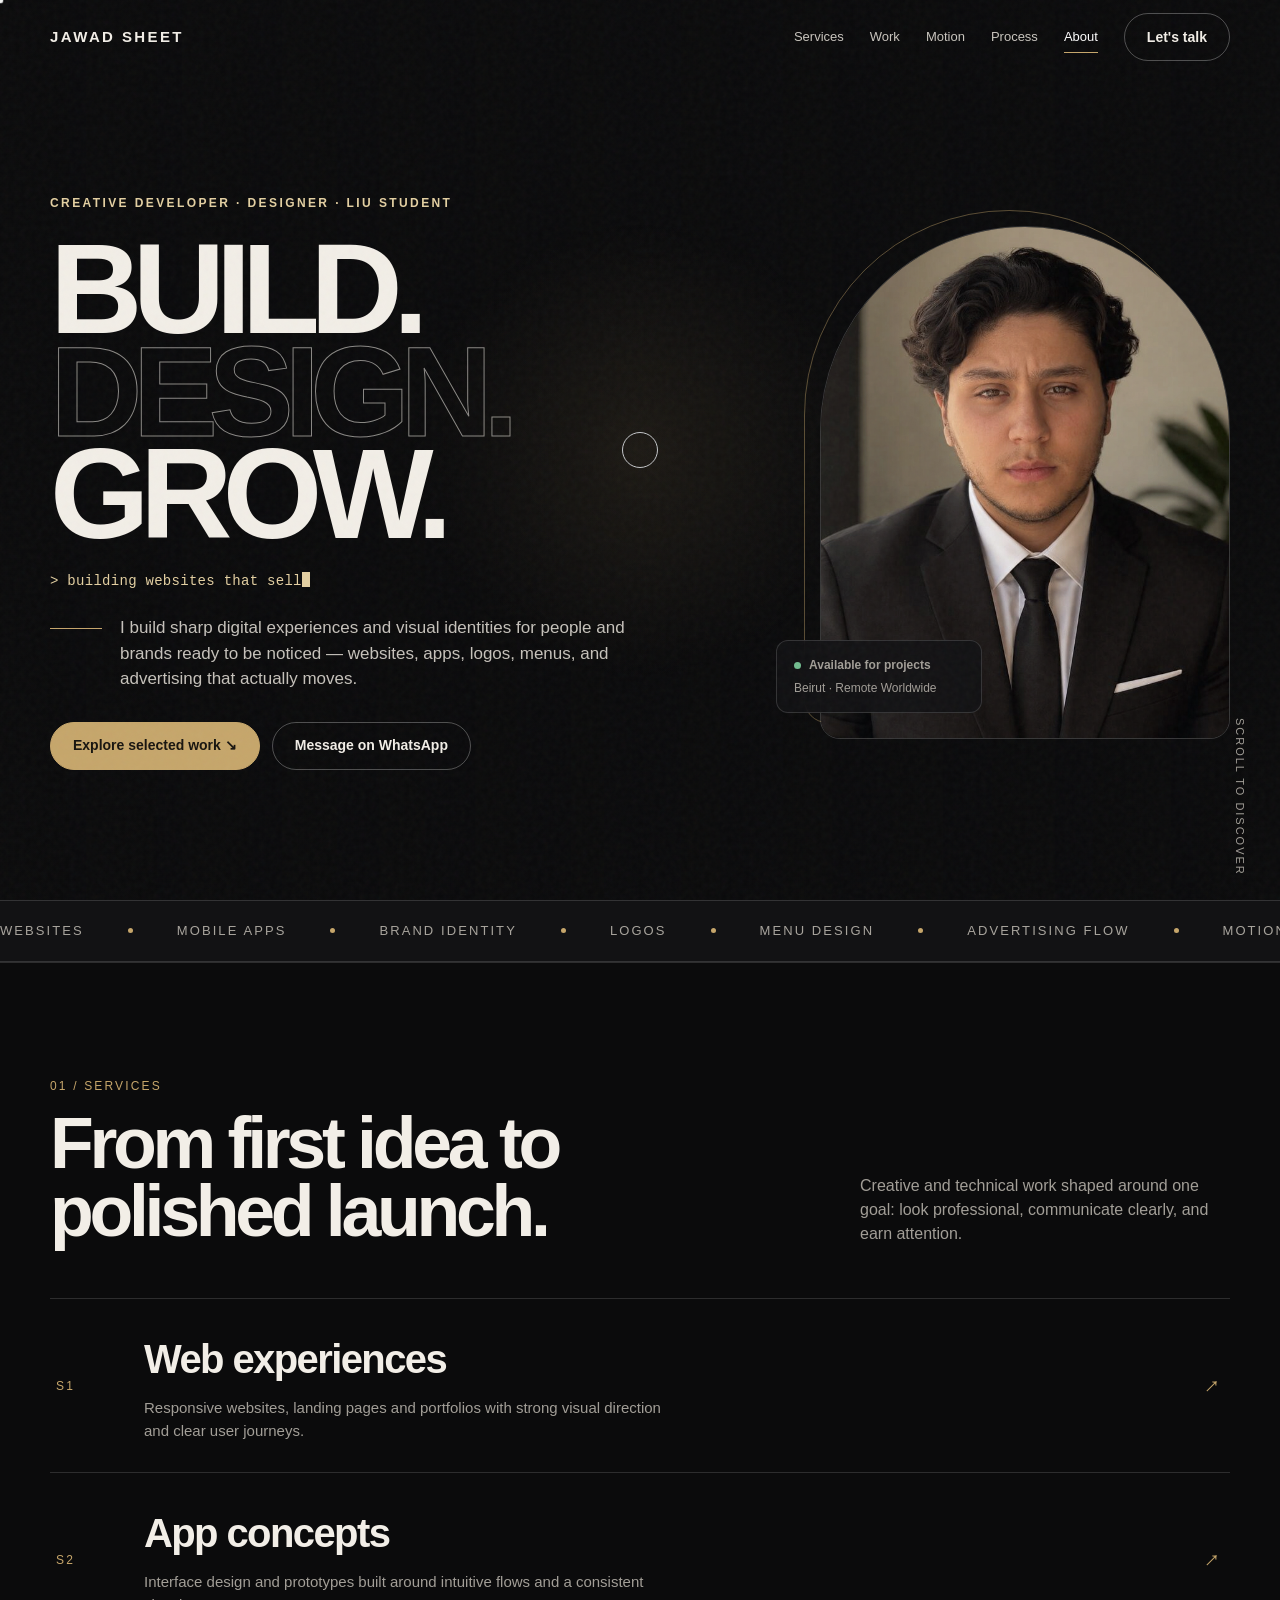
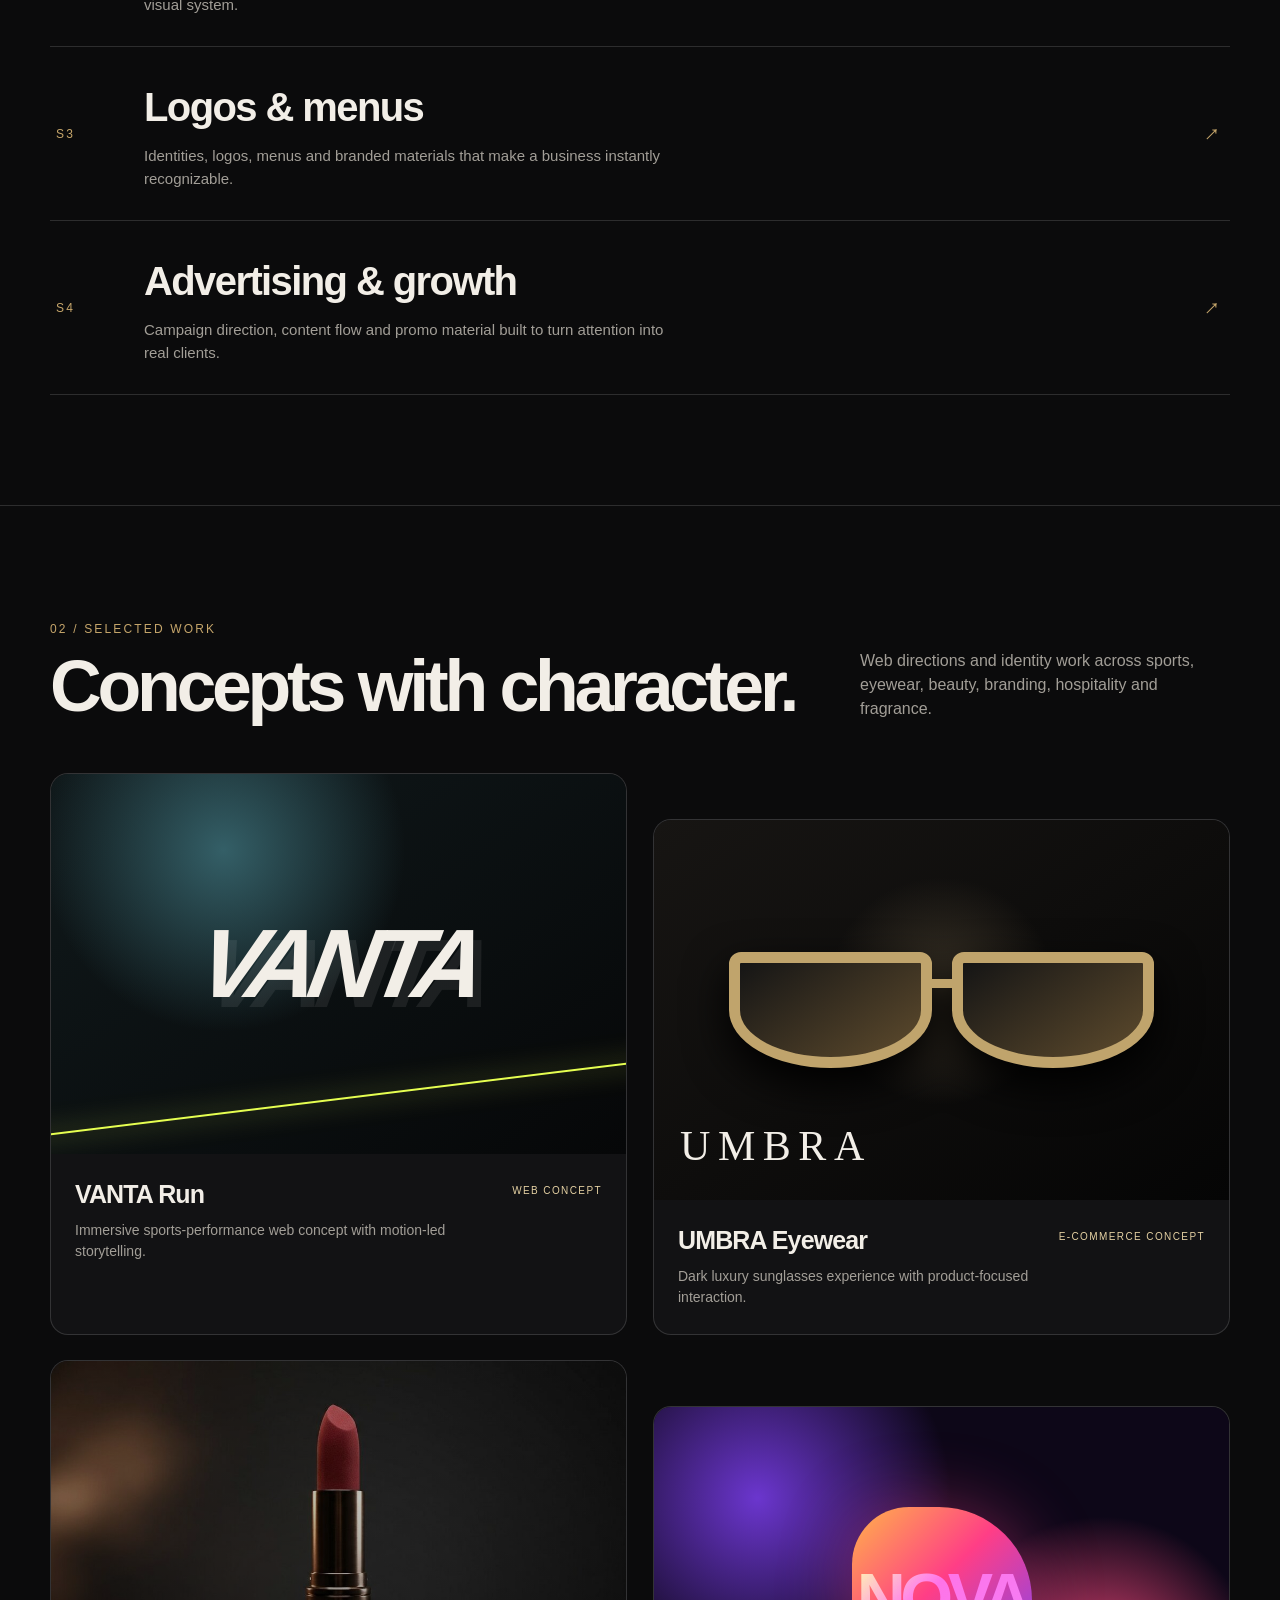
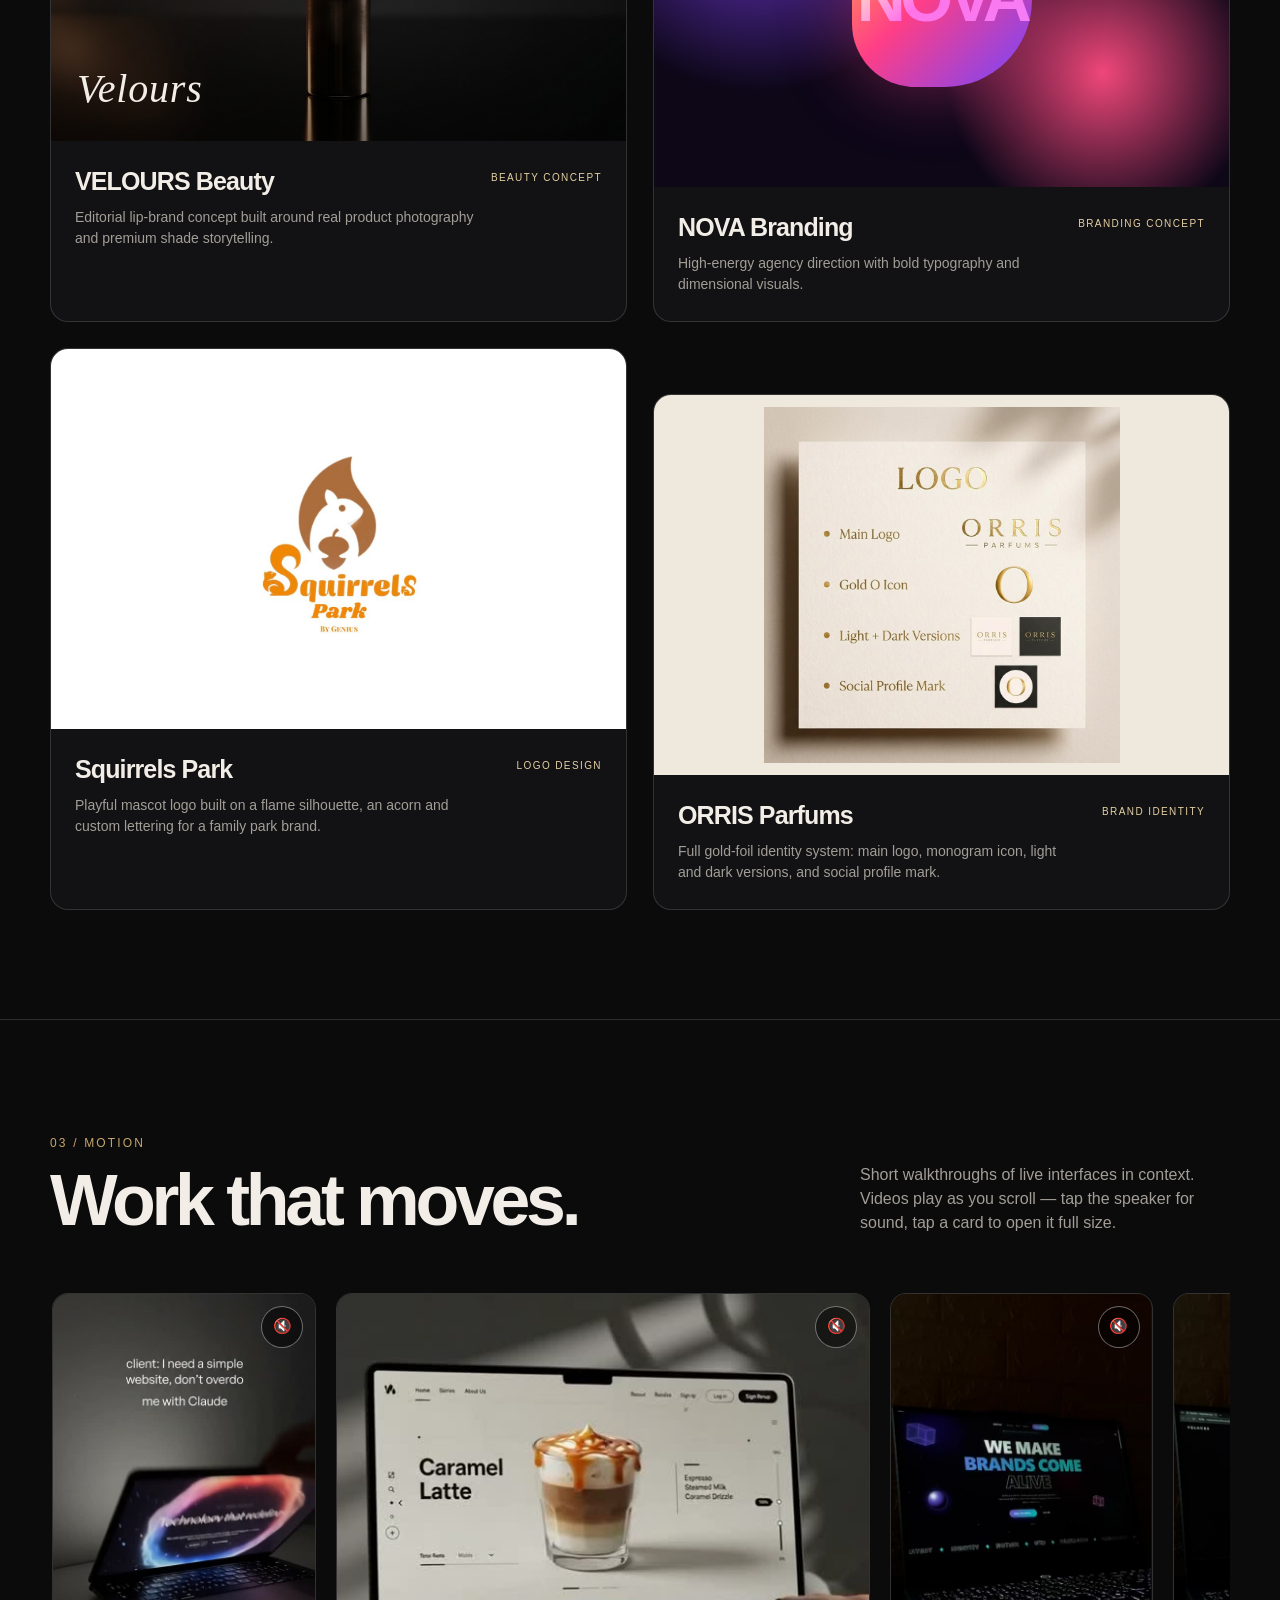
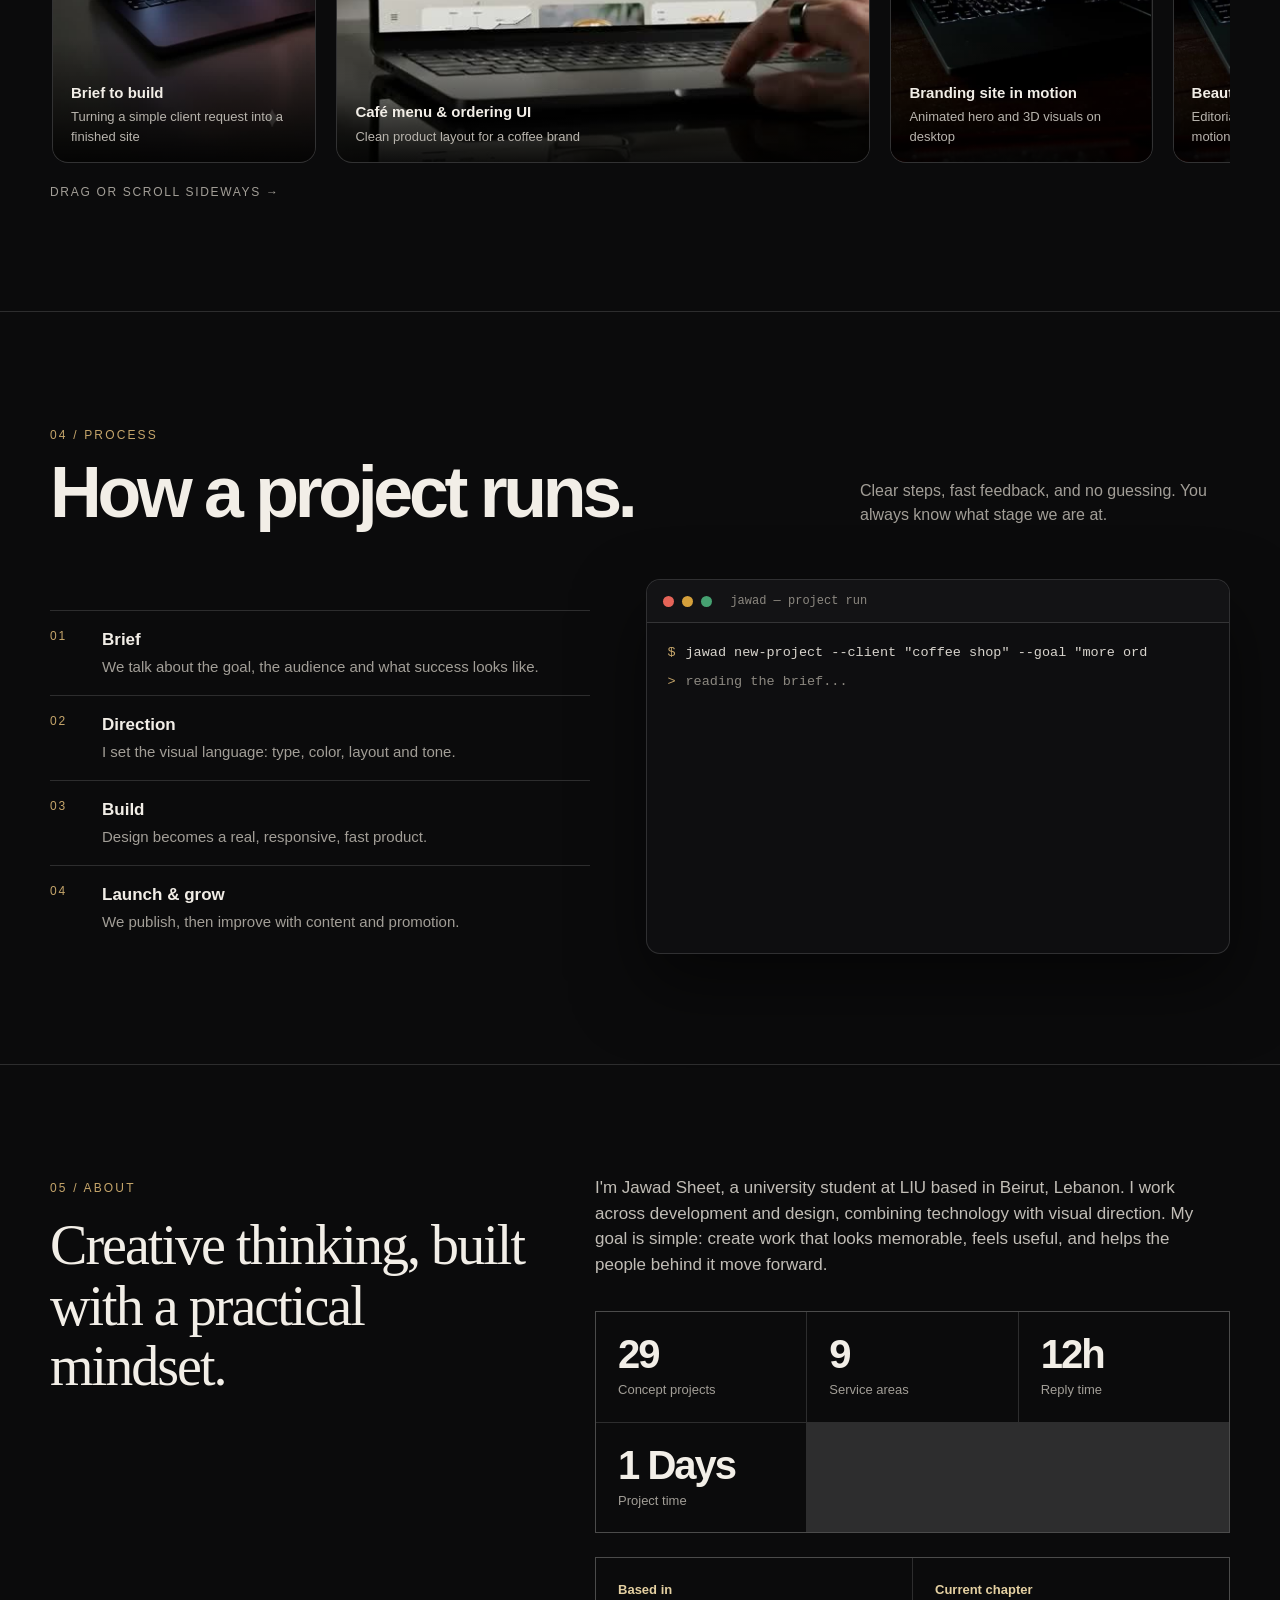
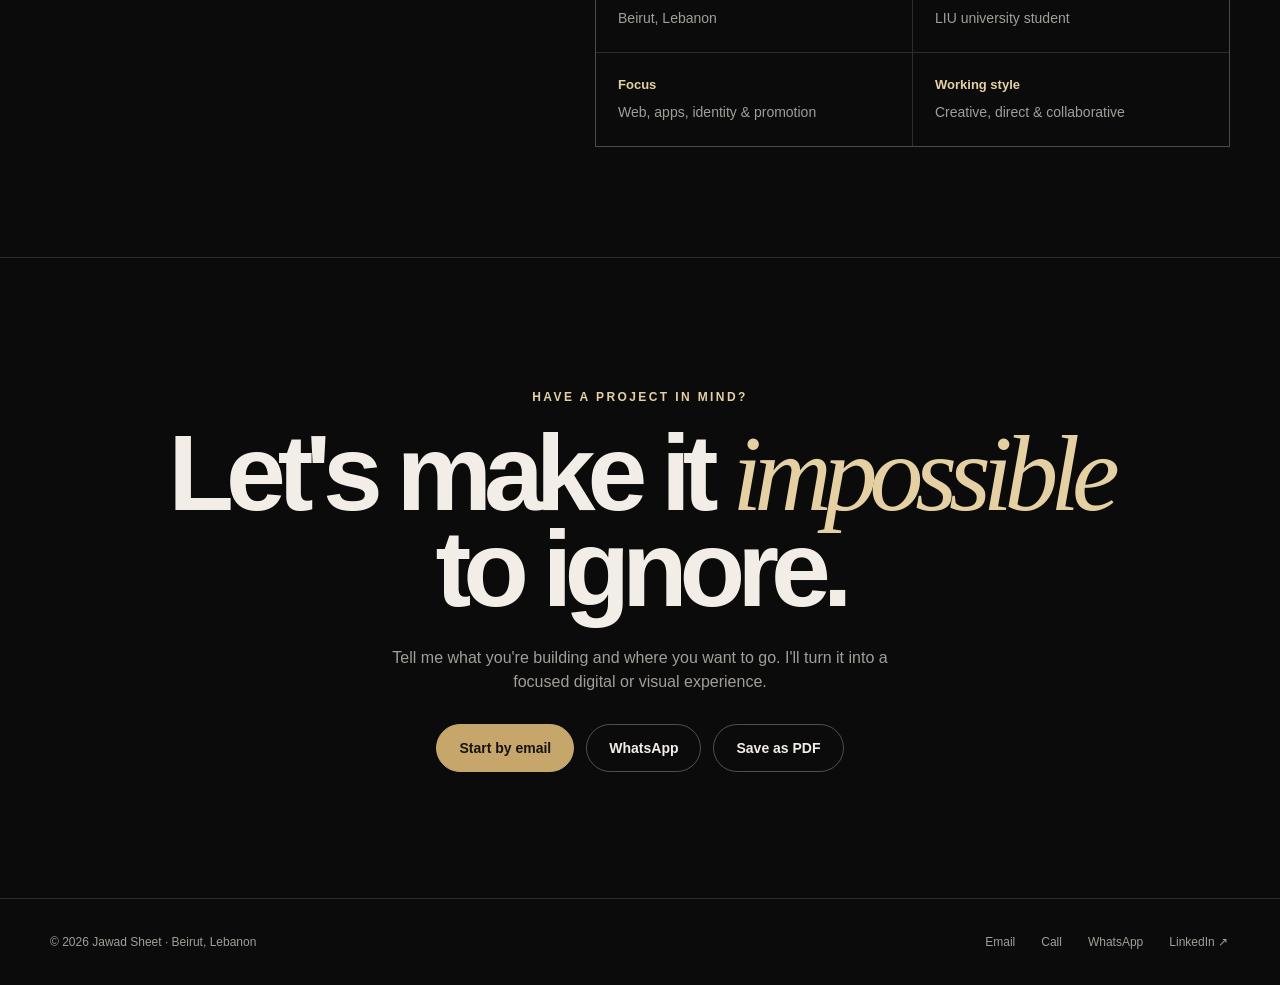
==== commit 746c139f: "Update index.html" ====
--- a/index.html
+++ b/index.html
@@ -1,6 +1,14 @@
 <!doctype html>
 <html lang="en">
 <head>
+    <!-- Google tag (gtag.js) -->
+<script async src="https://www.googletagmanager.com/gtag/js?id=G-YK1092Z2J5"></script>
+<script>
+  window.dataLayer = window.dataLayer || [];
+  function gtag(){dataLayer.push(arguments);}
+  gtag('js', new Date());
+  gtag('config', 'G-YK1092Z2J5');
+</script> 
 <meta charset="utf-8">
 <meta name="viewport" content="width=device-width,initial-scale=1">
 <meta name="description" content="Jawad Sheet — creative developer and designer in Beirut, Lebanon. Websites, apps, brand identity, logos, menus and advertising concepts.">
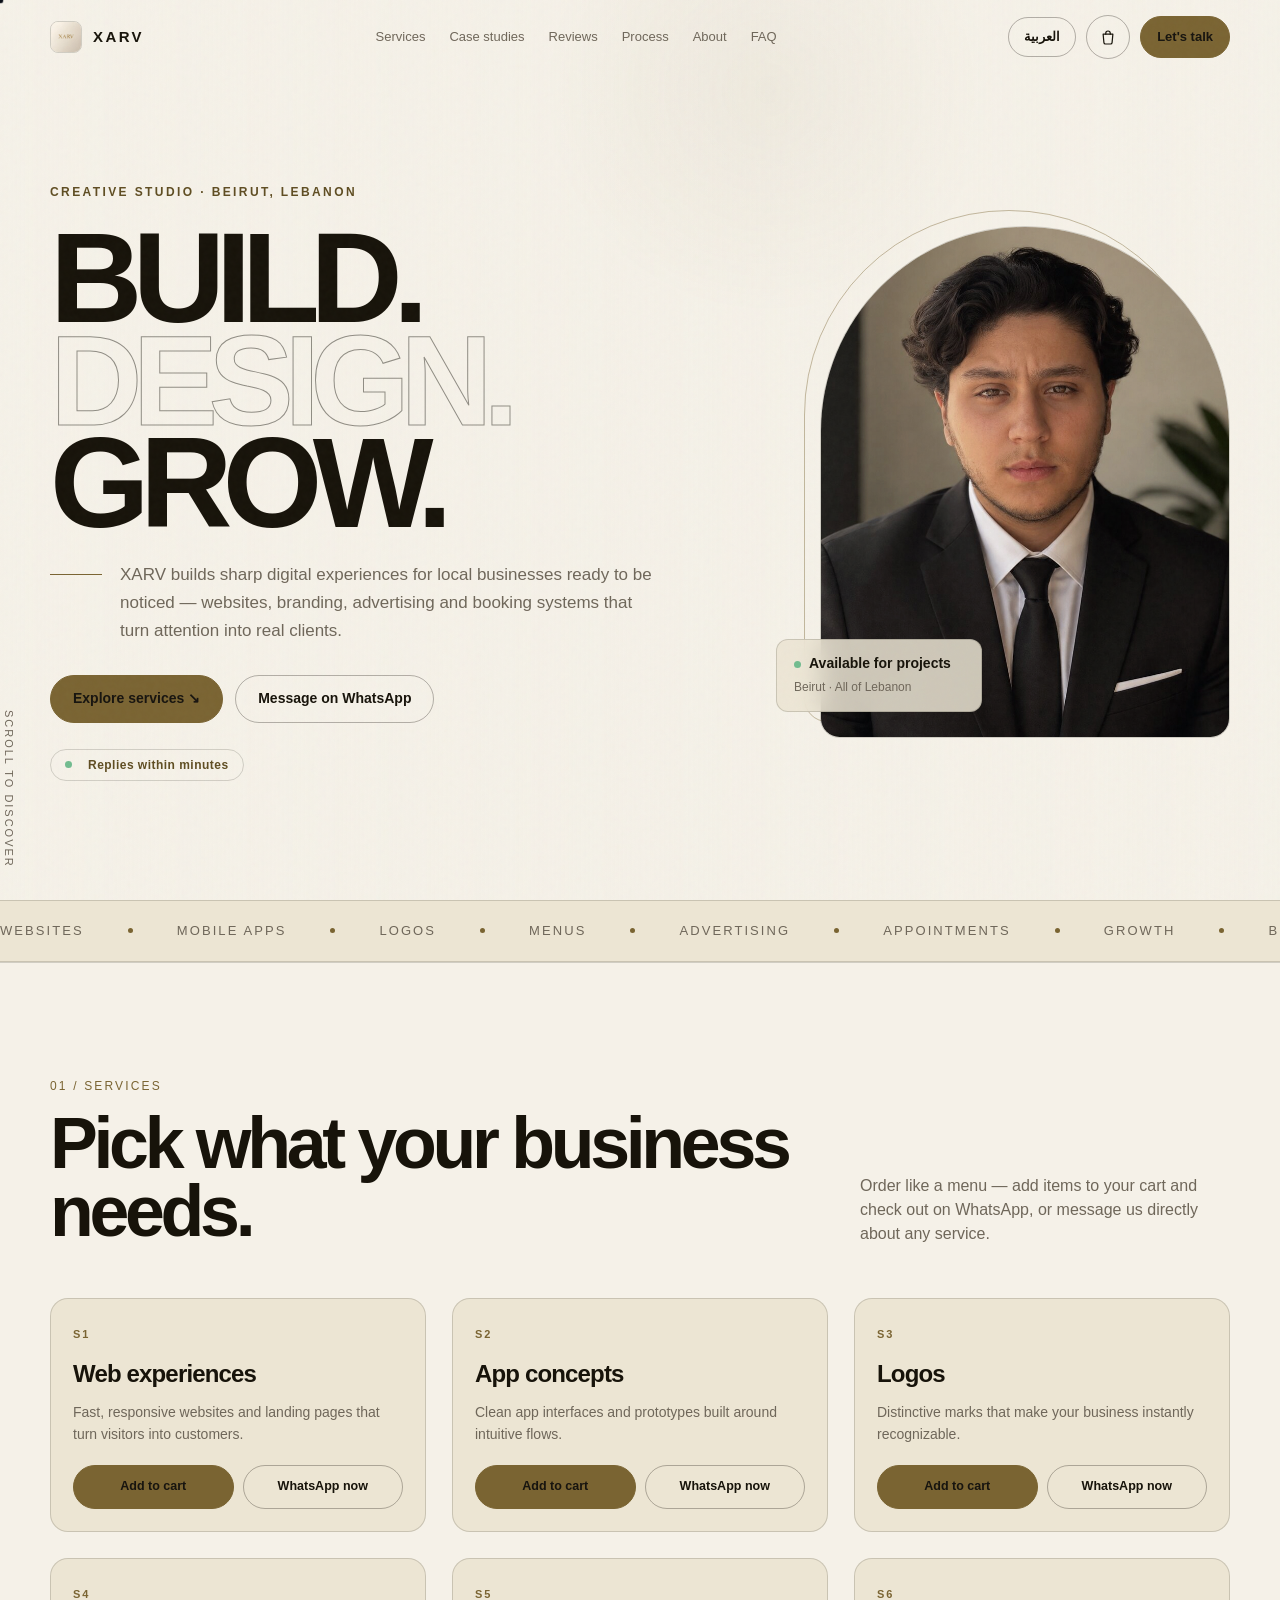
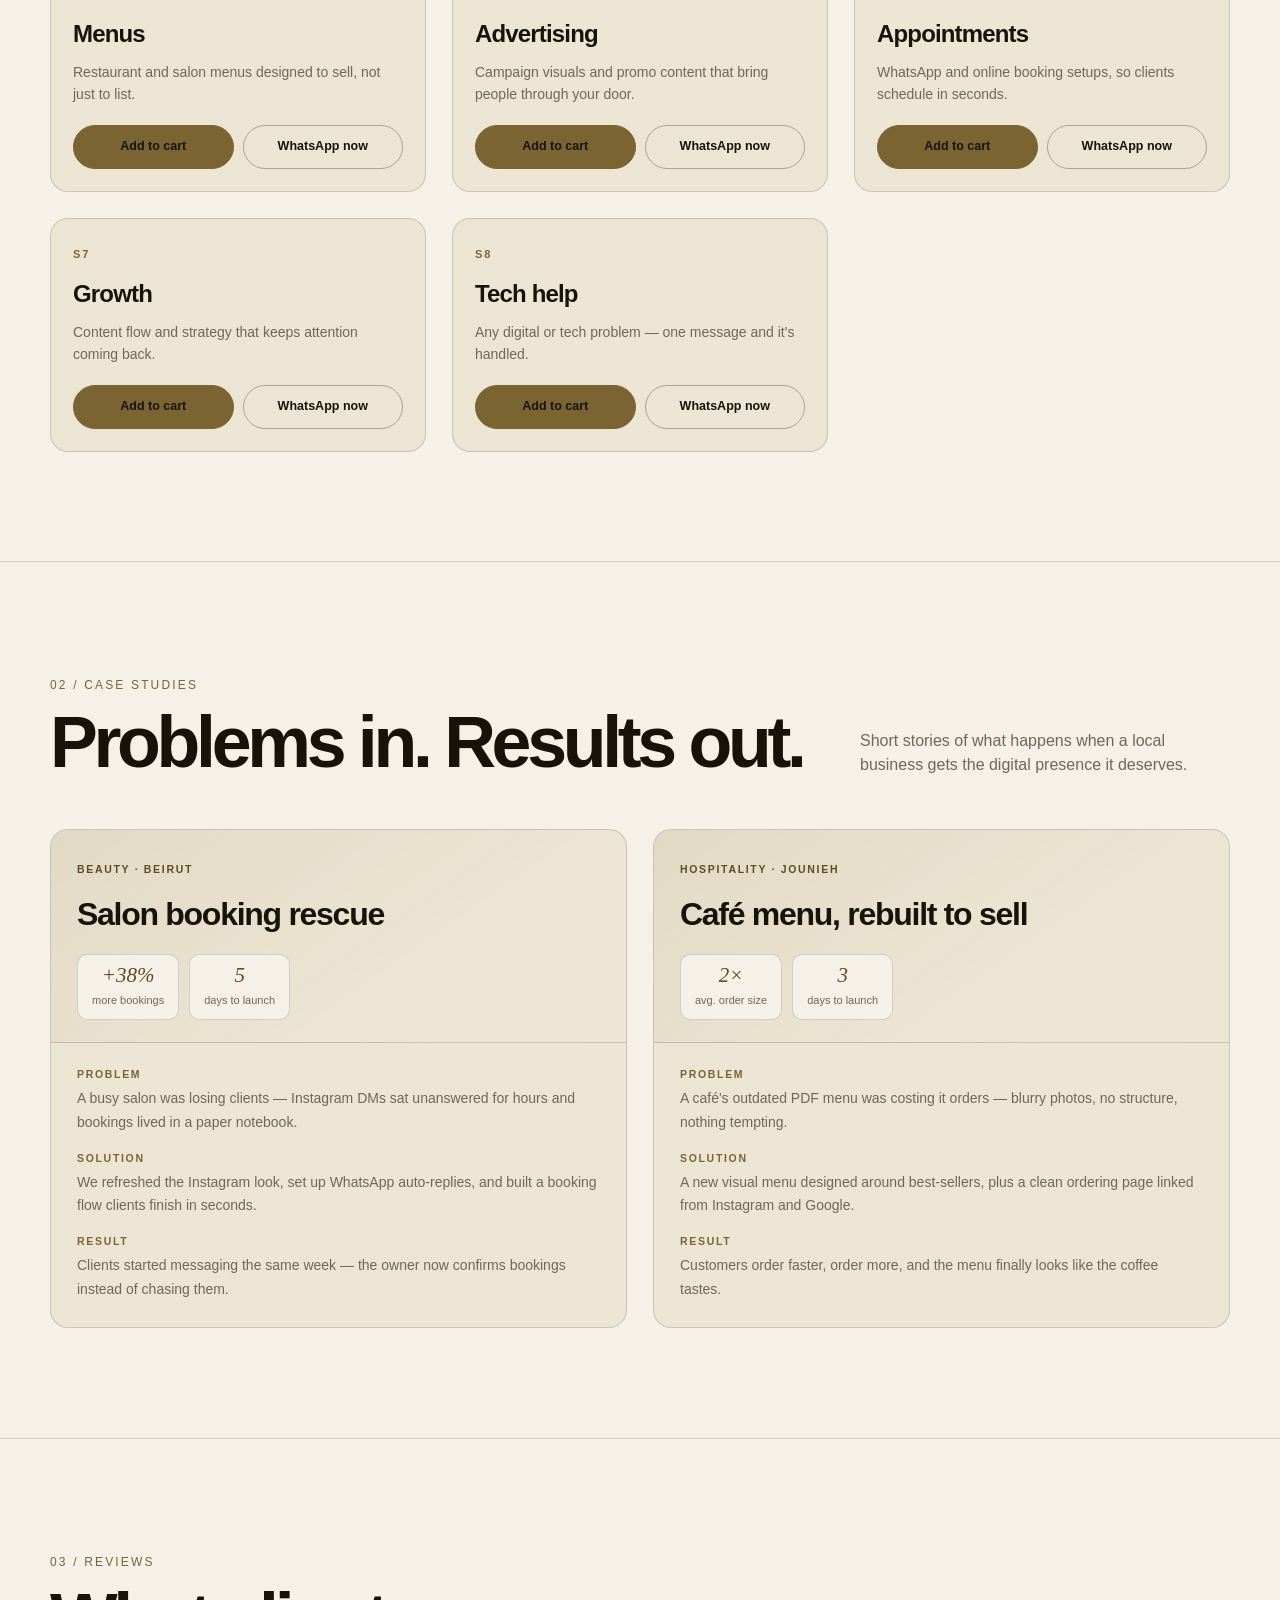
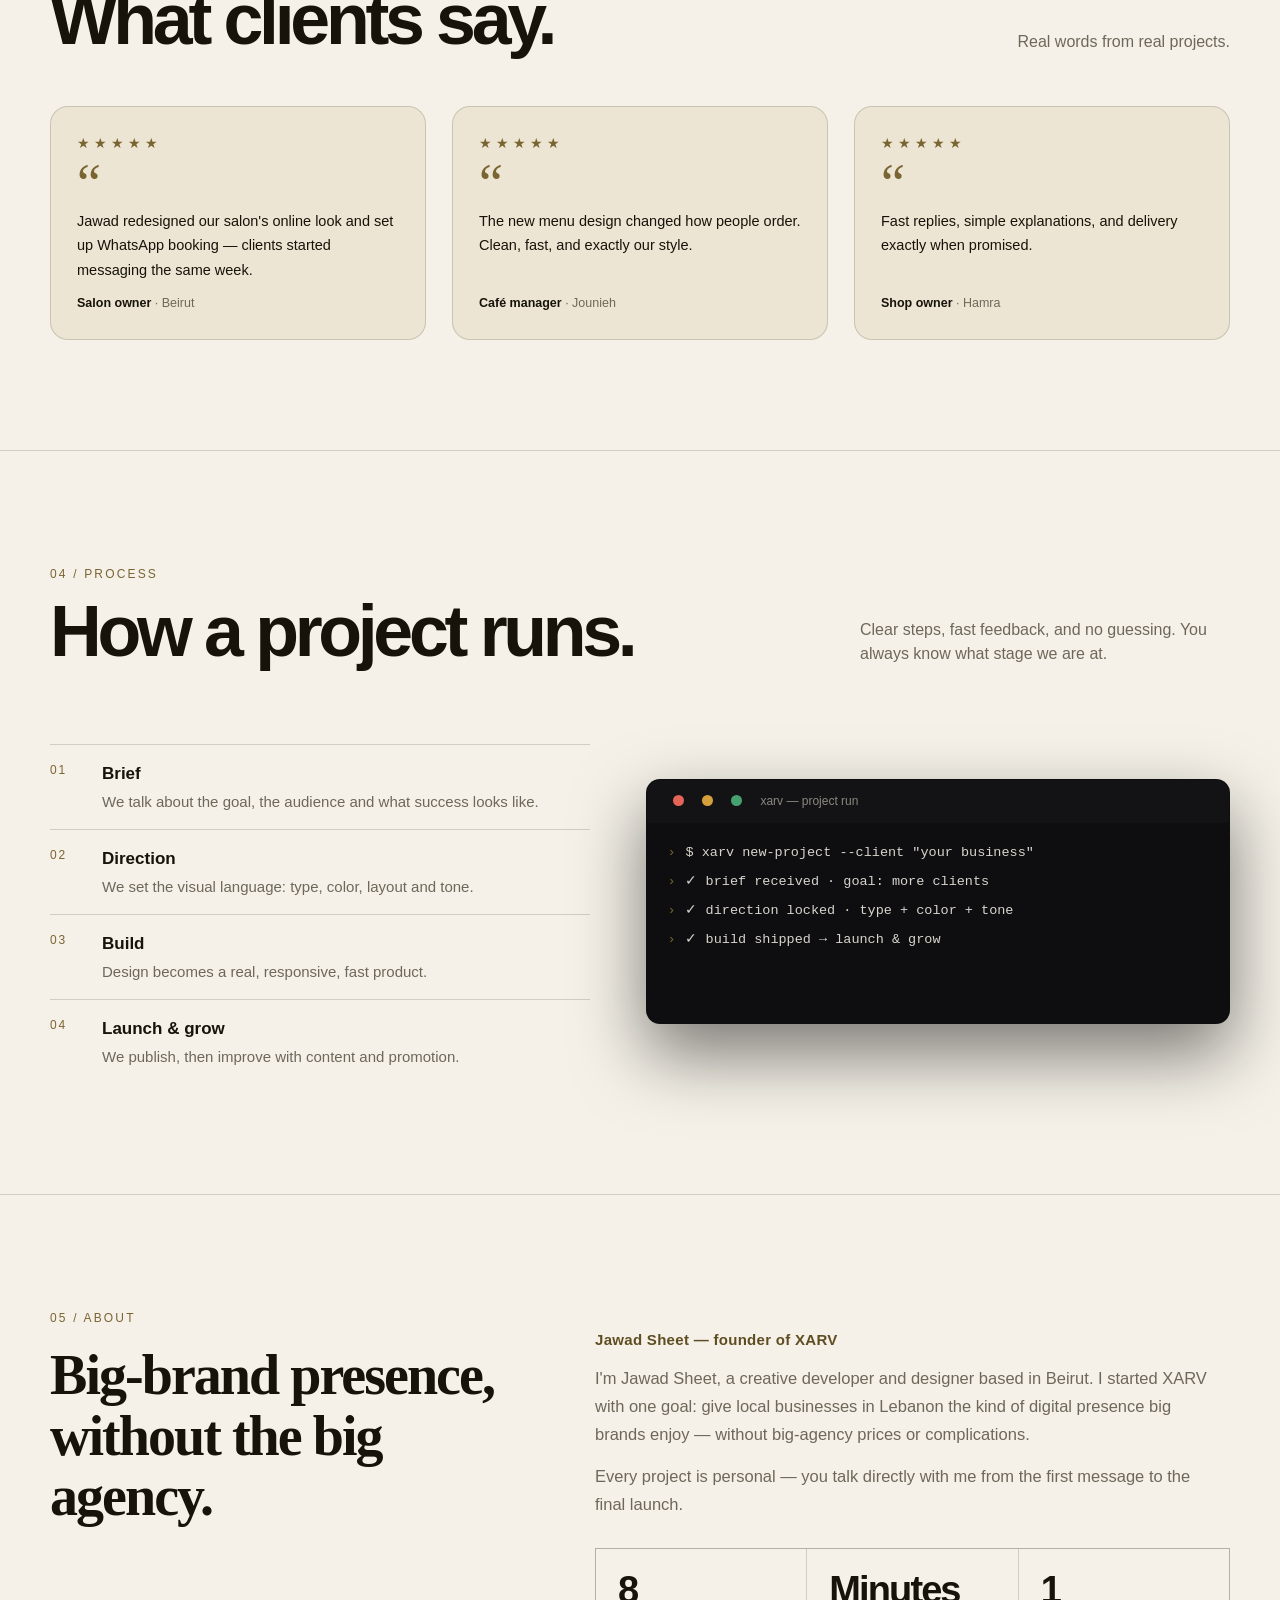
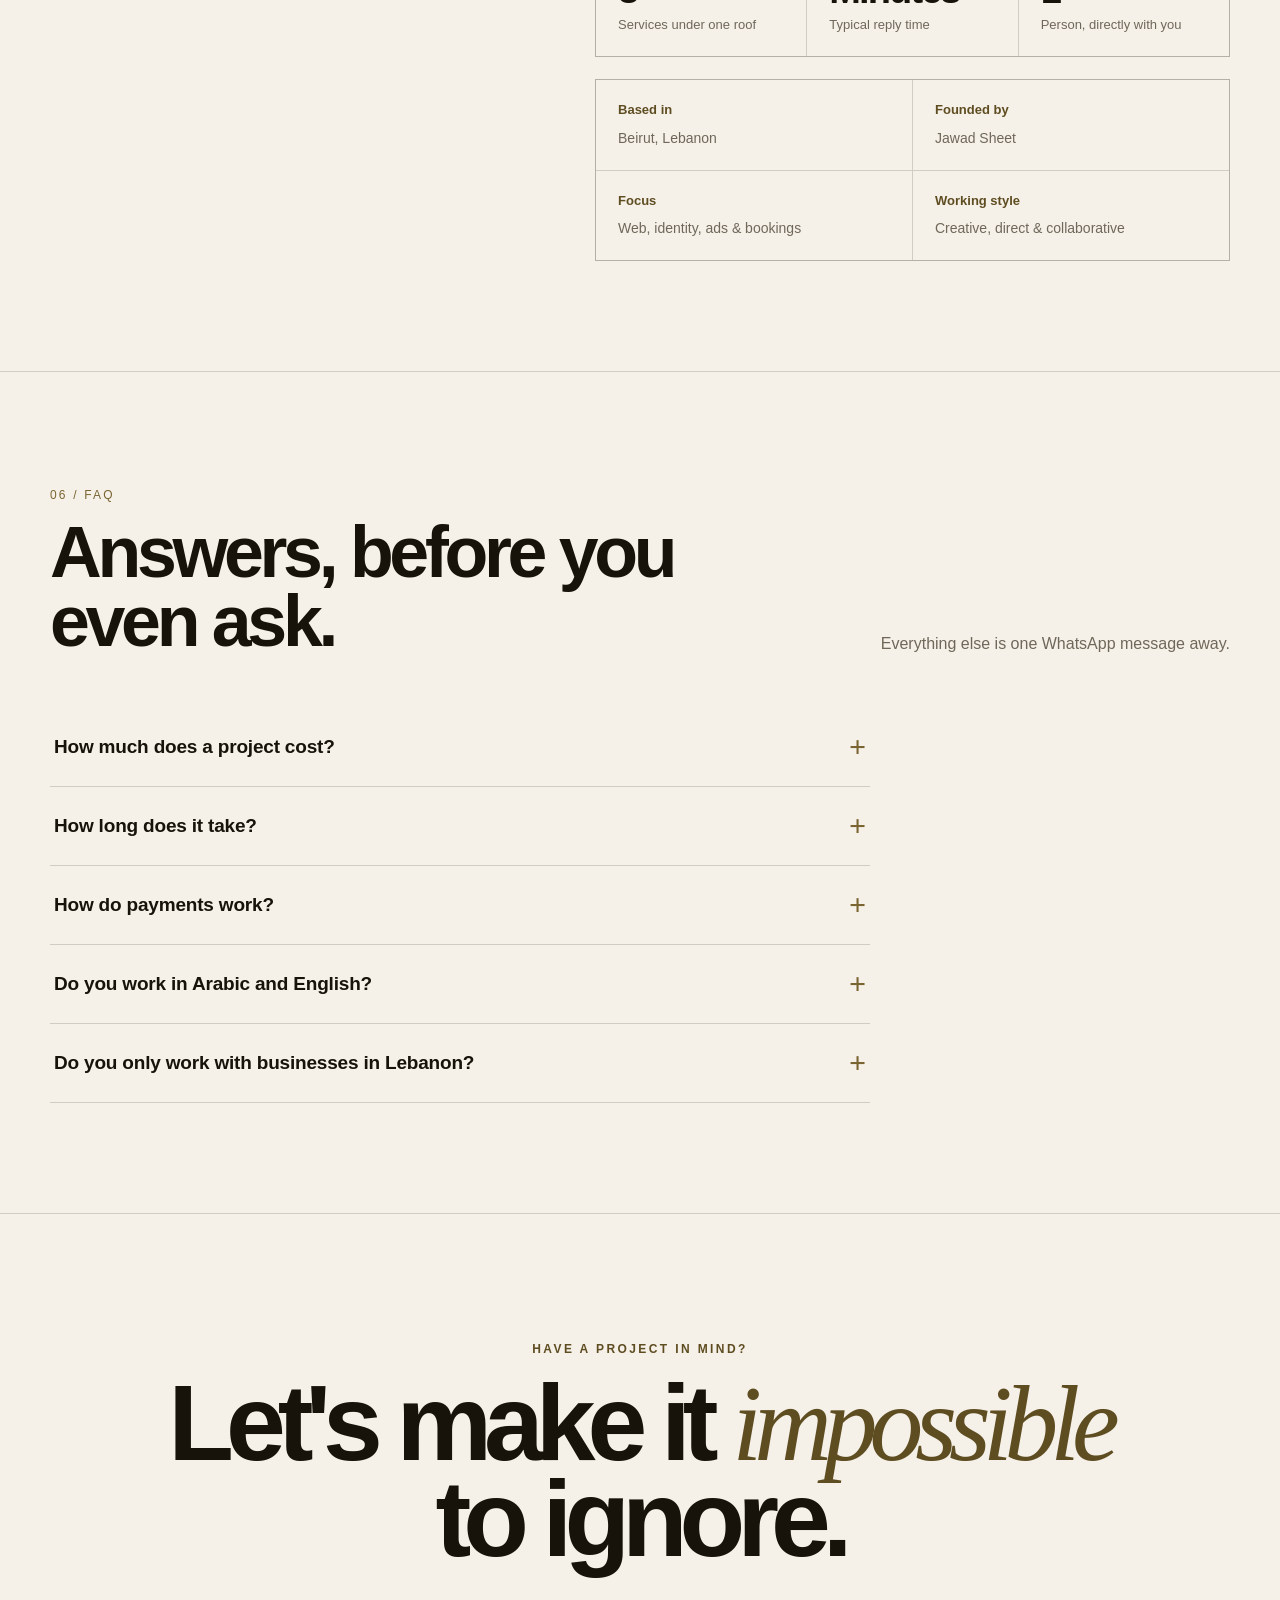
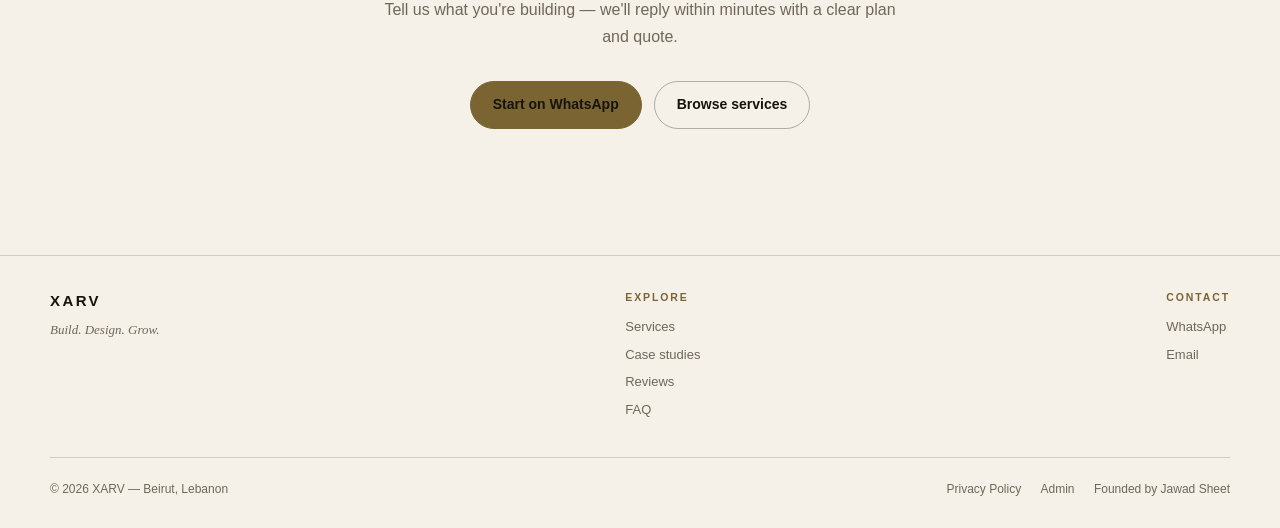
==== commit c9645e9d: "Add files via upload" ====
--- a/index.html
+++ b/index.html
@@ -1,934 +1,307 @@
-<!doctype html>
-<html lang="en">
+<!DOCTYPE html>
+<html lang="en" dir="ltr">
 <head>
-    <!-- Google tag (gtag.js) -->
-<script async src="https://www.googletagmanager.com/gtag/js?id=G-YK1092Z2J5"></script>
-<script>
-  window.dataLayer = window.dataLayer || [];
-  function gtag(){dataLayer.push(arguments);}
-  gtag('js', new Date());
-  gtag('config', 'G-YK1092Z2J5');
-</script> 
-<meta charset="utf-8">
-<meta name="viewport" content="width=device-width,initial-scale=1">
-<meta name="description" content="Jawad Sheet — creative developer and designer in Beirut, Lebanon. Websites, apps, brand identity, logos, menus and advertising concepts.">
-<meta name="theme-color" content="#0b0b0c">
-<meta name="author" content="Jawad Sheet">
+<meta charset="UTF-8">
+<meta name="viewport" content="width=device-width, initial-scale=1.0">
+<title>XARV — Websites, Branding &amp; Advertising for Local Businesses in Lebanon</title>
+<meta name="description" content="XARV is a creative studio in Beirut helping local businesses get noticed — websites, apps, logos, menus, advertising, and appointment systems. Replies within 24h.">
+<link rel="canonical" href="https://xarv.vercel.app/">
 <meta property="og:type" content="website">
-<meta property="og:title" content="Jawad Sheet — Creative Developer &amp; Designer">
-<meta property="og:description" content="Websites, apps, brand identity, logos, menus and advertising concepts. Based in Beirut, Lebanon.">
-<meta property="og:image" content="assets/og-cover.jpg">
-<meta property="og:image:width" content="1200">
-<meta property="og:image:height" content="630">
+<meta property="og:site_name" content="XARV">
+<meta property="og:title" content="XARV — Build. Design. Grow.">
+<meta property="og:description" content="Websites, branding, advertising and booking systems for local businesses in Lebanon. Replies within 24h.">
+<meta property="og:image" content="https://xarv.vercel.app/assets/og-cover.jpg">
+<meta property="og:url" content="https://xarv.vercel.app/">
 <meta name="twitter:card" content="summary_large_image">
-<meta name="twitter:title" content="Jawad Sheet — Creative Developer &amp; Designer">
-<meta name="twitter:description" content="Websites, apps, brand identity, logos, menus and advertising concepts. Based in Beirut, Lebanon.">
-<meta name="twitter:image" content="assets/og-cover.jpg">
-<link rel="icon" href="data:image/svg+xml,%3Csvg xmlns='http://www.w3.org/2000/svg' viewBox='0 0 64 64'%3E%3Crect width='64' height='64' rx='15' fill='%230b0b0c'/%3E%3Ctext x='32' y='45' font-family='Arial,Helvetica,sans-serif' font-size='40' font-weight='bold' fill='%23c6a66b' text-anchor='middle'%3EJ%3C/text%3E%3C/svg%3E">
-<title>Jawad Sheet — Creative Developer &amp; Designer</title>
-<style>
-:root{--ink:#0b0b0c;--ink2:#121214;--paper:#f2eee7;--gold:#c6a66b;--gold2:#e4d0a2;--muted:#a29e97;--line:rgba(255,255,255,.14);--max:1180px}
-*{box-sizing:border-box}
-html{scroll-behavior:smooth}
-body{margin:0;background:var(--ink);color:var(--paper);font-family:Arial,Helvetica,sans-serif;line-height:1.5;overflow-x:hidden}
-body.lock{overflow:hidden}
-a{color:inherit;text-decoration:none}
-button{font:inherit;cursor:pointer}
-img,video{display:block;max-width:100%}
-:focus-visible{outline:3px solid var(--gold2);outline-offset:3px}
-.container{width:min(var(--max),calc(100% - 64px));margin:auto}
-.grain{position:fixed;inset:0;pointer-events:none;z-index:50;opacity:.07;background-image:url("data:image/svg+xml,%3Csvg viewBox='0 0 180 180' xmlns='http://www.w3.org/2000/svg'%3E%3Cfilter id='n'%3E%3CfeTurbulence type='fractalNoise' baseFrequency='.9' numOctaves='3' stitchTiles='stitch'/%3E%3C/filter%3E%3Crect width='100%25' height='100%25' filter='url(%23n)' opacity='.55'/%3E%3C/svg%3E")}
-.glow{position:fixed;width:520px;height:520px;left:0;top:0;border-radius:50%;background:radial-gradient(circle,rgba(198,166,107,.14),transparent 62%);transform:translate3d(60vw,10vh,0) translate(-50%,-50%);pointer-events:none;z-index:0}
-.progress{position:fixed;top:0;left:0;height:2px;width:0;background:linear-gradient(90deg,var(--gold),#fff);z-index:46;pointer-events:none}
-.cur{position:fixed;left:0;top:0;z-index:60;pointer-events:none;border-radius:50%;mix-blend-mode:difference;transform:translate(-50%,-50%)}
-.cur-dot{width:7px;height:7px;background:#fff}
-.cur-ring{width:36px;height:36px;border:1px solid rgba(255,255,255,.85);transition:width .2s,height .2s,opacity .2s}
-.cur-ring.big{width:70px;height:70px}
-@media(hover:none){.cur{display:none}}
-.eyebrow{font-size:12px;letter-spacing:.2em;text-transform:uppercase;color:var(--gold2);font-weight:700}
-.num{font-size:12px;color:var(--gold);letter-spacing:.18em}
-.section{padding:110px 0;border-top:1px solid var(--line);position:relative}
-.section-head{display:flex;justify-content:space-between;gap:32px;align-items:end;margin-bottom:52px}
-.section-head h2{font-size:clamp(40px,5.6vw,74px);line-height:.96;letter-spacing:-.06em;margin:12px 0 0;max-width:760px}
-.section-head p{max-width:370px;color:var(--muted);margin:0;font-size:16px}
-.btn{min-height:48px;display:inline-flex;align-items:center;justify-content:center;gap:10px;padding:0 22px;border:1px solid rgba(255,255,255,.28);border-radius:999px;font-weight:700;font-size:14px;background:transparent;color:var(--paper);transition:background .25s,color .25s,border-color .25s}
-.btn:hover,.btn:focus-visible{background:var(--paper);color:var(--ink);border-color:var(--paper)}
-.btn.gold{background:var(--gold);border-color:var(--gold);color:#17140f}
-.btn.gold:hover,.btn.gold:focus-visible{background:var(--gold2);border-color:var(--gold2)}
-nav{position:fixed;top:0;left:0;right:0;z-index:40;transition:background .3s,border-color .3s;border-bottom:1px solid transparent}
-nav.scrolled{background:rgba(11,11,12,.88);backdrop-filter:blur(16px);border-color:var(--line)}
-.nav-in{height:74px;display:flex;align-items:center;justify-content:space-between}
-.brand{font-weight:800;letter-spacing:.16em;font-size:15px}
-.nav-links{display:flex;gap:26px;align-items:center;font-size:13px}
-.nav-links a:not(.btn){color:#c9c5be;position:relative;padding:6px 0}
-.nav-links a:not(.btn)::after{content:"";position:absolute;left:0;right:100%;bottom:0;height:1px;background:var(--gold);transition:right .3s}
-.nav-links a:not(.btn):hover::after,.nav-links a.active::after{right:0}
-.nav-links a.active{color:#fff}
-.menu-btn{display:none;width:48px;height:48px;border:0;background:transparent;color:#fff;font-size:22px}
-.hero{min-height:100svh;padding:120px 0 56px;display:flex;align-items:center;position:relative}
-.hero::before{content:"";position:absolute;inset:0;background:linear-gradient(90deg,rgba(11,11,12,.9),rgba(11,11,12,.3) 50%,rgba(11,11,12,.82))}
-.hero-grid{position:relative;z-index:2;display:grid;grid-template-columns:1.12fr .88fr;gap:28px;align-items:center}
-.hero h1{font-size:clamp(60px,10vw,142px);line-height:.8;letter-spacing:-.075em;font-weight:800;margin:26px 0 26px}
-.hero h1 .row{display:block;overflow:hidden}
-.hero h1 .row i{display:inline-block;font-style:normal;transform:translateY(110%);animation:rise 1s cubic-bezier(.19,.9,.22,1) forwards}
-.hero h1 .hollow i{color:transparent;-webkit-text-stroke:1px rgba(242,238,231,.55)}
-@keyframes rise{to{transform:none}}
-.type-line{font-family:Menlo,Consolas,monospace;font-size:14px;color:var(--gold2);min-height:22px;letter-spacing:.02em}
-.caret{display:inline-block;width:8px;height:15px;background:var(--gold2);vertical-align:-2px;animation:blink 1s steps(2) infinite}
-@keyframes blink{50%{opacity:0}}
-.hero-lead{display:grid;grid-template-columns:52px minmax(0,540px);gap:18px;margin-top:22px}
-.hero-lead .line{height:1px;background:var(--gold);margin-top:13px}
-.hero-lead p{margin:0;color:#c6c2bb;font-size:17px}
-.hero-actions{display:flex;gap:12px;flex-wrap:wrap;margin-top:30px}
-.portrait-wrap{position:relative;justify-self:end;width:min(410px,37vw);aspect-ratio:4/5;will-change:transform}
-.portrait{width:100%;height:100%;object-fit:cover;object-position:50% 34%;border-radius:210px 210px 20px 20px;filter:saturate(.85) contrast(1.05);border:1px solid rgba(255,255,255,.18)}
-.portrait-wrap::before{content:"";position:absolute;inset:-16px 16px 16px -16px;border:1px solid rgba(198,166,107,.42);border-radius:230px 230px 26px 26px}
-.portrait-tag{position:absolute;bottom:26px;left:-44px;background:rgba(18,18,20,.86);backdrop-filter:blur(12px);border:1px solid var(--line);border-radius:12px;padding:13px 17px;min-width:206px}
-.portrait-tag strong{display:block;font-size:14px}
-.portrait-tag span{color:var(--muted);font-size:12px}
-.live{display:inline-block;width:7px;height:7px;border-radius:50%;background:#72BC8F;margin-right:8px;box-shadow:0 0 0 0 rgba(114,188,143,.7);animation:pulse 2s infinite}
-@keyframes pulse{70%{box-shadow:0 0 0 12px rgba(114,188,143,0)}100%{box-shadow:0 0 0 0 rgba(114,188,143,0)}}
-.scroll-note{position:absolute;bottom:24px;right:32px;font-size:11px;letter-spacing:.18em;text-transform:uppercase;color:var(--muted);writing-mode:vertical-rl;pointer-events:none}
-.marquee{border-top:1px solid var(--line);border-bottom:1px solid var(--line);overflow:hidden;padding:20px 0;background:var(--ink2)}
-.mq-track{display:flex;gap:44px;width:max-content;animation:slide 32s linear infinite}
-.marquee:hover .mq-track{animation-play-state:paused}
-.mq-track span{font-size:13px;letter-spacing:.16em;text-transform:uppercase;color:#a8a49d;display:flex;align-items:center;gap:44px}
-.mq-track span::after{content:"";width:5px;height:5px;border-radius:50%;background:var(--gold)}
-@keyframes slide{to{transform:translateX(-50%)}}
-.services{border-top:1px solid var(--line)}
-.service{display:grid;grid-template-columns:64px 1fr auto;gap:24px;align-items:center;padding:30px 6px;border-bottom:1px solid var(--line);position:relative;overflow:hidden;transition:padding-left .3s}
-.service::before{content:"";position:absolute;inset:0;background:linear-gradient(90deg,rgba(198,166,107,.12),transparent 60%);opacity:0;transition:opacity .3s}
-.service:hover::before{opacity:1}
-.service:hover{padding-left:20px}
-.service h3{font-size:clamp(26px,3.4vw,40px);letter-spacing:-.04em;margin:0}
-.service p{color:var(--muted);margin:8px 0 0;max-width:520px;font-size:15px}
-.service .arrow{font-size:26px;color:var(--gold);transform:rotate(-45deg) scale(.9);transition:transform .3s}
-.service:hover .arrow{transform:none}
-.work-grid{display:grid;grid-template-columns:repeat(12,1fr);gap:26px}
-.project{grid-column:span 6;border:1px solid var(--line);border-radius:18px;overflow:hidden;background:var(--ink2);transition:border-color .3s,box-shadow .3s;will-change:transform}
-.project:nth-child(even){margin-top:46px}
-.project:hover{border-color:rgba(198,166,107,.55);box-shadow:0 24px 60px rgba(0,0,0,.45)}
-.project-visual{height:380px;position:relative;overflow:hidden;display:flex;align-items:center;justify-content:center}
-.project-visual img{width:100%;height:100%;object-fit:cover;transition:transform .6s}
-.project:hover .project-visual img{transform:scale(1.05)}
-.project-visual.light{background:#f5f2ec}
-.project-visual.light img{object-fit:contain;padding:12px}
-.project-meta{padding:22px 24px 26px;display:flex;justify-content:space-between;gap:16px;align-items:start}
-.project h3{font-size:25px;letter-spacing:-.035em;margin:0 0 6px}
-.project p{margin:0;color:var(--muted);font-size:14px;max-width:400px}
-.kind{font-size:10px;letter-spacing:.14em;text-transform:uppercase;color:var(--gold2);white-space:nowrap;margin-top:7px}
-.vanta{background:radial-gradient(circle at 30% 20%,#345f67,transparent 36%),linear-gradient(145deg,#10191b,#060708)}
-.vanta .word{font-size:clamp(58px,7.6vw,98px);font-style:italic;font-weight:900;letter-spacing:-.09em;transform:skew(-10deg);text-shadow:10px 10px 0 rgba(255,255,255,.08)}
-.vanta .track{position:absolute;left:-5%;right:-5%;bottom:54px;height:2px;background:#e6ff51;transform:rotate(-7deg);box-shadow:0 0 26px #e6ff51}
-.umbra{background:radial-gradient(circle at 50% 45%,#3d3528,transparent 32%),linear-gradient(145deg,#171513,#050505)}
-.glasses{width:74%;height:116px;display:flex;gap:20px;filter:drop-shadow(0 18px 22px #000)}
-.lens{flex:1;border:11px solid #c0a46c;border-radius:12px 12px 50% 50%;background:linear-gradient(145deg,#151515,#5e4b2d);position:relative}
-.lens:first-child::after{content:"";position:absolute;width:30px;height:9px;background:#c0a46c;right:-34px;top:16px}
-.umbra .mark{position:absolute;bottom:22px;left:26px;font-family:Georgia,serif;font-size:42px;letter-spacing:.18em}
-.nova{background:radial-gradient(circle at 18% 24%,#6b36ce,transparent 35%),radial-gradient(circle at 78% 70%,#ef477a,transparent 30%),#0d0718}
-.orb{width:180px;height:180px;border-radius:38% 62% 58% 42%;background:linear-gradient(135deg,#ffb449,#ff3e86 45%,#7146ff);box-shadow:0 0 70px rgba(255,68,149,.4);animation:float 5s ease-in-out infinite}
-.nova .mark{position:absolute;font-size:68px;font-weight:900;letter-spacing:-.08em;mix-blend-mode:overlay}
-@keyframes float{50%{transform:translateY(-14px) rotate(12deg)}}
-.shot{position:relative}
-.shot .veil{position:absolute;inset:0;background:linear-gradient(200deg,rgba(0,0,0,.05),rgba(0,0,0,.55))}
-.shot .mark{position:absolute;left:26px;bottom:22px;font-family:Georgia,serif;font-style:italic;font-size:40px;letter-spacing:.02em}
-.rail-wrap{position:relative}
-.rail{display:flex;gap:20px;overflow-x:auto;padding:6px 2px 20px;scroll-snap-type:x mandatory;scrollbar-width:thin}
-.reel{position:relative;flex:0 0 auto;height:470px;border:1px solid var(--line);border-radius:16px;overflow:hidden;background:#101011;scroll-snap-align:center;transition:border-color .3s,transform .3s;cursor:pointer}
-.reel:hover{border-color:rgba(198,166,107,.55);transform:translateY(-4px)}
-.reel video{height:100%;width:100%;object-fit:cover}
-.reel .cap{position:absolute;left:0;right:0;bottom:0;padding:44px 18px 16px;background:linear-gradient(transparent,rgba(0,0,0,.88));font-size:13px;pointer-events:none}
-.reel .cap b{display:block;font-size:15px;margin-bottom:3px}
-.reel .cap span{color:#b8b4ad}
-.reel .sound{position:absolute;top:12px;right:12px;width:42px;height:42px;border-radius:50%;border:1px solid rgba(255,255,255,.4);background:rgba(0,0,0,.5);color:#fff;font-size:15px;display:grid;place-items:center;backdrop-filter:blur(8px)}
-.rail-hint{display:flex;align-items:center;gap:10px;color:var(--muted);font-size:12px;letter-spacing:.14em;text-transform:uppercase}
-.process{display:grid;grid-template-columns:1fr 1.08fr;gap:56px;align-items:center}
-.terminal{border:1px solid var(--line);border-radius:14px;background:#0e0e10;overflow:hidden;font-family:Menlo,Consolas,monospace;font-size:13.5px;box-shadow:0 30px 70px rgba(0,0,0,.5)}
-.term-bar{display:flex;align-items:center;gap:8px;padding:12px 16px;border-bottom:1px solid var(--line);background:#131315}
-.tdot{width:11px;height:11px;border-radius:50%;background:#3a3a3d}
-.tdot.r{background:#e56458}.tdot.y{background:#d5a03b}.tdot.g{background:#46a171}
-.term-bar span{margin-left:10px;color:#8c8880;font-size:12px}
-.term-body{padding:20px;min-height:330px}
-.tline{display:flex;gap:10px;margin-bottom:9px;opacity:0;transform:translateY(6px);transition:opacity .45s,transform .45s;color:#d8d4cd}
-.tline.in{opacity:1;transform:none}
-.tline .p{color:var(--gold)}
-.tline.ok .p{color:#72BC8F}
-.tline.dim{color:#8c8880}
-.steps{list-style:none;margin:26px 0 0;padding:0;counter-reset:s}
-.steps li{counter-increment:s;padding:16px 0 16px 52px;border-top:1px solid var(--line);position:relative;color:var(--muted);font-size:15px}
-.steps li b{display:block;color:var(--paper);font-size:17px;margin-bottom:4px}
-.steps li::before{content:"0" counter(s);position:absolute;left:0;top:16px;color:var(--gold);font-size:12px;letter-spacing:.16em}
-.about-grid{display:grid;grid-template-columns:.86fr 1.14fr;gap:66px;align-items:start}
-.about-quote{font-family:Georgia,serif;font-size:clamp(32px,4.4vw,56px);line-height:1.08;letter-spacing:-.035em;margin:16px 0 0}
-.about-copy{color:#c1bdb6;font-size:17px;max-width:620px;margin:0}
-.stats{display:grid;grid-template-columns:repeat(3,1fr);gap:1px;background:var(--line);border:1px solid var(--line);margin-top:34px}
-.stat{background:var(--ink);padding:22px}
-.stat b{display:block;font-size:40px;letter-spacing:-.05em;line-height:1}
-.stat span{color:var(--muted);font-size:13px;display:block;margin-top:6px}
-.facts{margin-top:24px;display:grid;grid-template-columns:repeat(2,1fr);gap:1px;background:var(--line);border:1px solid var(--line)}
-.fact{background:var(--ink);padding:22px}
-.fact b{display:block;color:var(--gold2);font-size:13px;margin-bottom:6px}
-.fact span{color:var(--muted);font-size:14px}
-.cta{padding:126px 0;text-align:center;position:relative;overflow:hidden;border-top:1px solid var(--line)}
-.cta h2{font-size:clamp(50px,8.4vw,116px);line-height:.88;letter-spacing:-.075em;margin:18px auto 30px;max-width:980px}
-.cta h2 em{font-family:Georgia,serif;font-weight:400;color:var(--gold2)}
-.cta p{color:var(--muted);max-width:540px;margin:0 auto 30px}
-.cta .actions{display:flex;justify-content:center;gap:12px;flex-wrap:wrap}
-footer{border-top:1px solid var(--line);padding:28px 0}
-.foot{display:flex;justify-content:space-between;gap:22px;align-items:center;color:var(--muted);font-size:12px}
-.socials{display:flex;gap:22px}
-.socials a:hover{color:var(--paper)}
-.modal{position:fixed;inset:0;z-index:80;background:rgba(0,0,0,.92);display:none;align-items:center;justify-content:center;padding:24px}
-.modal.open{display:flex}
-.modal img,.modal video{max-width:min(1100px,100%);max-height:86vh;border-radius:12px}
-.modal button{position:absolute;right:22px;top:18px;width:48px;height:48px;border-radius:50%;border:1px solid rgba(255,255,255,.35);background:#111;color:#fff;font-size:22px}
-.reveal{opacity:0;transform:translateY(26px);transition:opacity .8s cubic-bezier(.2,.7,.2,1),transform .8s cubic-bezier(.2,.7,.2,1)}
-.reveal.in{opacity:1;transform:none}
-@media(max-width:860px){
-.container{width:calc(100% - 40px)}
-.section{padding:80px 0}
-.nav-links{position:fixed;inset:74px 0 0;background:#0b0b0c;padding:34px 22px;display:none;flex-direction:column;align-items:stretch;font-size:20px;gap:22px}
-.nav-links.open{display:flex}
-.menu-btn{display:block}
-.hero{min-height:auto;padding:120px 0 64px}
-.hero-grid{grid-template-columns:1fr}
-.hero h1{font-size:clamp(64px,20vw,104px);margin:22px 0}
-.hero-lead{grid-template-columns:34px 1fr}
-.portrait-wrap{width:min(84vw,400px);justify-self:center;margin-top:62px}
-.portrait-tag{left:-8px}
-.scroll-note{display:none}
-.section-head{display:block}
-.section-head p{margin-top:20px}
-.service{grid-template-columns:44px 1fr;padding:24px 0}
-.service .arrow{display:none}
-.service:hover{padding-left:0}
-.project,.project:nth-child(even){grid-column:span 12;margin-top:0}
-.project-visual{height:320px}
-.process{grid-template-columns:1fr;gap:36px}
-.about-grid{grid-template-columns:1fr;gap:34px}
-.reel{height:420px}
-.glow{display:none}
-.foot{flex-direction:column;align-items:flex-start}
-}
-@media(max-width:430px){
-.container{width:calc(100% - 32px)}
-.hero h1{font-size:20.5vw}
-.hero-actions .btn,.cta .btn{width:100%}
-.project-visual{height:270px}
-.glasses{width:84%;height:90px;gap:14px}
-.lens{border-width:8px}
-.lens:first-child::after{width:24px;height:7px;right:-27px}
-.project-meta{display:block}
-.kind{margin-top:12px}
-.stats{grid-template-columns:1fr}
-.facts{grid-template-columns:1fr}
-.term-body{padding:16px 14px;font-size:12px}
-.reel{height:360px}
-}
-.skip{position:fixed;top:0;left:0;z-index:100;width:1px;height:1px;padding:0;overflow:hidden;clip-path:inset(50%);white-space:nowrap;background:var(--gold);color:#111;font-weight:700;border-radius:0 0 10px 0}
-.skip:focus{width:auto;height:auto;padding:12px 18px;overflow:visible;clip-path:none}
-.brand{padding:6px 0}
-.socials a{display:inline-flex;align-items:center;min-height:30px;padding:4px 2px}
-.print-head{display:none}
-@media(prefers-reduced-motion:reduce){*{animation:none!important;transition:none!important;scroll-behavior:auto!important}.reveal{opacity:1;transform:none}.hero h1 .row i{transform:none}.cur{display:none!important}.glow{display:none!important}}
-@media(hover:none){.cur{display:none!important}}
-@page{margin:13mm}
-@media print{
-nav,.grain,.glow,.progress,.cur,.hero-actions,.scroll-note,.marquee,.cta,.modal,.rail-hint,.skip,#motion,.type-line,.terminal,.portrait-wrap::before{display:none!important}
-.reveal{opacity:1!important;transform:none!important}
-.hero h1 .row i{transform:none!important;animation:none!important}
-body{background:#fff;color:#111;overflow:visible}
-.print-head{display:block!important;border-bottom:2px solid #111;padding-bottom:10px;margin-bottom:16px}
-.print-head h2{margin:0;font-size:30px;letter-spacing:-.02em}
-.print-head p{margin:4px 0 0;font-size:12px;color:#444}
-.hero{min-height:auto;padding:0 0 8px;display:block}
-.hero::before{display:none}
-.hero-grid{display:grid;grid-template-columns:1.5fr .5fr;gap:16px;align-items:start}
-.hero h1{font-size:40px;color:#111;margin:8px 0 12px}
-.hero h1 .hollow i{color:#777;-webkit-text-stroke:0}
-.hero-lead{margin:0}
-.portrait-wrap{width:150px;aspect-ratio:4/5;margin:0;justify-self:end}
-.portrait{border-radius:80px 80px 10px 10px;border-color:#bbb}
-.portrait-tag{position:static;background:none;border:0;padding:6px 0 0;min-width:0;backdrop-filter:none}
-.portrait-tag strong{font-size:11px;color:#111}
-.portrait-tag span{font-size:10px;color:#555}
-.live{display:none}
-.section{padding:16px 0;border-color:#ccc;break-inside:avoid}
-.section-head{display:block;margin-bottom:14px}
-.section-head h2{font-size:26px;margin:2px 0 6px;color:#111}
-.section-head p{color:#555;font-size:12px;max-width:none;margin:0}
-.num,.eyebrow{color:#7a6432}
-.service{padding:9px 0;border-color:#ddd;break-inside:avoid}
-.service h3{font-size:15px}
-.service p{font-size:11.5px}
-.arrow{display:none}
-.work-grid{display:grid;grid-template-columns:1fr 1fr;gap:12px}
-.project{background:#fff;color:#111;border:1px solid #ccc;break-inside:avoid;grid-column:auto!important}
-.project-visual{height:150px}
-.project-visual.vanta,.project-visual.umbra,.project-visual.nova{display:none}
-.project h3{font-size:15px}
-.project p,.service p,.about-copy,.fact span{color:#444}
-.project-meta{padding:10px 12px 12px}
-.kind{color:#7a6432}
-.steps li{color:#444;border-color:#ddd;padding:10px 0 10px 46px}
-.steps li b{color:#111;font-size:15px}
-.steps li::before{color:#7a6432;top:11px}
-.about-grid{display:block}
-.about-quote{font-size:22px;color:#111;margin-bottom:10px}
-.about-copy{font-size:12px}
-.stats,.facts{border-color:#ccc}
-.stat,.fact{background:#fff;color:#111;border-color:#ccc;break-inside:avoid;padding:9px 12px}
-.stat b{font-size:20px;color:#111}
-.fact b{color:#7a6432}
-footer{color:#555;border-color:#ccc;padding:10px 0}
-.socials{gap:14px}
-a{color:#111;text-decoration:none}
-h1,h2,h3{color:#111}
-}
-</style>
+<meta name="theme-color" media="(prefers-color-scheme: dark)" content="#0b0b0c">
+<meta name="theme-color" media="(prefers-color-scheme: light)" content="#f5f1e8">
+<link rel="icon" href="data:image/svg+xml,%3Csvg xmlns='http://www.w3.org/2000/svg' viewBox='0 0 64 64'%3E%3Crect width='64' height='64' rx='14' fill='%230b0b0c'/%3E%3Ctext x='32' y='45' font-family='Georgia,serif' font-size='36' font-style='italic' fill='%23c6a66b' text-anchor='middle'%3EX%3C/text%3E%3C/svg%3E">
+<link rel="preconnect" href="https://fonts.googleapis.com">
+<link rel="preconnect" href="https://fonts.gstatic.com" crossorigin>
+<link href="https://fonts.googleapis.com/css2?family=Amiri:ital,wght@0,400;0,700;1,400&family=Noto+Sans+Arabic:wght@400;500;700;800&display=swap" rel="stylesheet">
+<link rel="stylesheet" href="assets/site.css">
 </head>
-<body>
-<!-- ============================================================
-     TWO WAYS TO EDIT THIS SITE
-     1. EASY  - open  yourdomain.com/admin  , log in, edit, press Publish.
-     2. MANUAL- edit the words below, save, re-upload this file.
-     Anything the /admin panel changes is stored in content.json and
-     wins over the text written here.
-     ============================================================ -->
-<a class="skip skip-link" href="#services">Skip to content</a>
-<header class="print-head">
-  <h2>Jawad Sheet</h2>
-  <p>Creative Developer &amp; Designer &middot; LIU university student &middot; Beirut, Lebanon</p>
-  <p data-contactline>jawadsheet27@gmail.com &middot; +961 81 191 013 &middot; wa.me/96181191013 &middot; linkedin.com/in/jawad-sheet-625016428</p>
-</header>
-<div class="grain"></div>
-<div class="glow" id="glow" aria-hidden="true"></div>
-<div class="progress" id="progress"></div>
+<body data-page="home">
+<a class="skip" href="#services">Skip to content</a>
+<div class="grain" aria-hidden="true"></div>
+<div class="glow" aria-hidden="true"></div>
+<div class="progress" id="progress" aria-hidden="true"></div>
 <div class="cur cur-ring" id="curRing" aria-hidden="true"></div>
 <div class="cur cur-dot" id="curDot" aria-hidden="true"></div>
 
-<!-- ============================================================
-     TOP MENU  (the links at the very top of the page)
-     ============================================================ -->
+<!-- TOP MENU -->
 <nav id="nav">
   <div class="container nav-in">
-    <a class="brand" href="#top" data-e="brand">JAWAD SHEET</a>
+    <a class="brand" href="#top">
+      <img class="logo-d" data-img="logoDark" src="assets/logo-dark.jpg" alt="XARV logo" width="32" height="32">
+      <img class="logo-l" data-img="logoLight" src="assets/logo-light.jpg" alt="" width="32" height="32" aria-hidden="true">
+      <span>XARV</span>
+    </a>
     <button class="menu-btn" id="menuBtn" aria-expanded="false" aria-controls="navLinks" aria-label="Open navigation">&#9776;</button>
     <div class="nav-links" id="navLinks">
-      <a href="#services">Services</a>
-      <a href="#work">Work</a>
-      <a href="#motion">Motion</a>
-      <a href="#process">Process</a>
-      <a href="#about">About</a>
-      <a class="btn" href="mailto:jawadsheet27@gmail.com?subject=Project%20inquiry">Let's talk</a>
+      <a href="#services" data-e="nav.services">Services</a>
+      <a href="#work" data-e="nav.work">Case studies</a>
+      <a href="#reviews" data-e="nav.reviews">Reviews</a>
+      <a href="#process" data-e="nav.process">Process</a>
+      <a href="#about" data-e="nav.about">About</a>
+      <a href="#faq" data-e="nav.faq">FAQ</a>
+    </div>
+    <div class="nav-acts">
+      <button class="lang-btn" id="langToggle" aria-label="Switch language">العربية</button>
+      <button class="cart-btn" id="cartOpen" aria-label="Open cart"><svg viewBox="0 0 24 24" fill="none" stroke="currentColor" stroke-width="1.6" stroke-linecap="round" stroke-linejoin="round" aria-hidden="true"><path d="M5.5 8.2h13l-1.05 11.3a2 2 0 0 1-2 1.8h-6.9a2 2 0 0 1-2-1.8L5.5 8.2z"/><path d="M9 8.2V7a3 3 0 0 1 6 0v1.2"/></svg><span class="cart-count">0</span></button>
+      <a class="btn gold sm" data-wa="Hi XARV! I'd like to discuss a project." href="https://wa.me/96181191013" target="_blank" rel="noopener" data-e="nav.cta">Let's talk</a>
     </div>
   </div>
 </nav>
 
+<!-- HERO -->
 <header class="hero" id="top">
   <div class="container hero-grid">
     <div class="hero-copy">
-      <div class="eyebrow" data-e="hero.eyebrow">Creative developer &middot; Designer &middot; LIU student</div>
+      <div class="eyebrow" data-e="hero.eyebrow">Creative studio · Beirut, Lebanon</div>
       <h1>
         <span class="row"><i style="animation-delay:.05s" data-e="hero.word1">BUILD.</i></span>
         <span class="row hollow"><i style="animation-delay:.17s" data-e="hero.word2">DESIGN.</i></span>
         <span class="row"><i style="animation-delay:.29s" data-e="hero.word3">GROW.</i></span>
       </h1>
-      <div class="type-line" id="typeLine" aria-live="polite"></div>
       <div class="hero-lead">
         <span class="line"></span>
-        <p data-e="hero.lead">I build sharp digital experiences and visual identities for people and brands ready to be noticed &mdash; websites, apps, logos, menus, and advertising that actually moves.</p>
+        <p data-e="hero.lead">XARV builds sharp digital experiences for local businesses ready to be noticed — websites, branding, advertising and booking systems that turn attention into real clients.</p>
       </div>
       <div class="hero-actions">
-        <a class="btn gold magnet" href="#work">Explore selected work &#8600;</a>
-        <a class="btn magnet" href="https://wa.me/96181191013?text=Hi%20Jawad%2C%20I%27d%20like%20to%20discuss%20a%20project." target="_blank" rel="noopener">Message on WhatsApp</a>
-      </div>
-    </div>
-    <div class="portrait-wrap" id="portrait">
-      <img class="portrait" data-img="profile" src="assets/profile.jpg" alt="Portrait of Jawad Sheet in a black suit">
-      <div class="portrait-tag"><strong><span class="live"></span><span data-e="hero.badge">Available for projects</span></strong><span data-e="hero.badgeSub">Beirut &middot; Remote worldwide</span></div>
-    </div>
-  </div>
-  <div class="scroll-note">Scroll to discover</div>
+        <a class="btn gold magnet" href="#services" data-e="hero.ctaWork">Explore services ↘</a>
+        <a class="btn magnet" data-wa="Hi XARV! I'd like to discuss a project." href="https://wa.me/96181191013" target="_blank" rel="noopener" data-e="hero.ctaWa">Message on WhatsApp</a>
+      </div>
+      <div class="hero-meta">
+        <span class="promise"><span class="live"></span><span data-e="hero.promise">Replies within 24h</span></span>
+      </div>
+    </div>
+    <div class="portrait-wrap">
+      <img class="portrait" data-img="portrait" src="assets/portrait.jpg" alt="Portrait of Jawad Sheet, founder of XARV, in a black suit">
+      <div class="portrait-tag">
+        <strong><span class="live"></span><span data-e="hero.badge">Available for projects</span></strong>
+        <span class="sub" data-e="hero.badgeSub">Beirut · All of Lebanon</span>
+      </div>
+    </div>
+  </div>
+  <div class="scroll-note" data-e="hero.scrollNote">Scroll to discover</div>
 </header>
 
-<div class="marquee">
-  <div class="mq-track" id="mqTrack" data-list="marquee">
-    <span>Websites</span><span>Mobile apps</span><span>Brand identity</span><span>Logos</span><span>Menu design</span><span>Advertising flow</span><span>Motion &amp; interaction</span><span>Beirut, Lebanon</span>
+<!-- MARQUEE -->
+<div class="marquee" aria-hidden="true">
+  <div class="mq-track" data-list="marquee">
+    <span>Websites</span><span>Mobile apps</span><span>Logos</span><span>Menus</span><span>Advertising</span><span>Appointments</span><span>Growth</span><span>Beirut, Lebanon</span>
+    <span>Websites</span><span>Mobile apps</span><span>Logos</span><span>Menus</span><span>Advertising</span><span>Appointments</span><span>Growth</span><span>Beirut, Lebanon</span>
   </div>
 </div>
 
 <main>
-<!-- ============================================================
-     01  SERVICES  -  what you offer
-     To add a service: copy one whole <div class="service"> ... </div>
-     block and change the words inside.
-     ============================================================ -->
+
+<!-- 01 SERVICES -->
 <section class="section" id="services">
   <div class="container">
     <div class="section-head reveal">
-      <div><span class="num">01 / SERVICES</span><h2 data-e="services.title">From first idea to polished launch.</h2></div>
-      <p data-e="services.intro">Creative and technical work shaped around one goal: look professional, communicate clearly, and earn attention.</p>
-    </div>
-    <div class="services" data-list="services">
-      <article class="service reveal"><span class="num">S1</span><div><h3>Web experiences</h3><p>Responsive websites, landing pages and portfolios with strong visual direction and clear user journeys.</p></div><span class="arrow">&#8594;</span></article>
-      <article class="service reveal"><span class="num">S2</span><div><h3>App concepts</h3><p>Interface design and prototypes built around intuitive flows and a consistent visual system.</p></div><span class="arrow">&#8594;</span></article>
-      <article class="service reveal"><span class="num">S3</span><div><h3>Logos &amp; menus</h3><p>Identities, logos, menus and branded materials that make a business instantly recognizable.</p></div><span class="arrow">&#8594;</span></article>
-      <article class="service reveal"><span class="num">S4</span><div><h3>Advertising &amp; growth</h3><p>Campaign direction, content flow and promo material built to turn attention into real clients.</p></div><span class="arrow">&#8594;</span></article>
-    </div>
-  </div>
-</section>
-
-<!-- ============================================================
-     02  SELECTED WORK  -  your projects
-     To add a project: copy one whole <article class="project"> ... </article>
-     block and change the title, the text and the picture.
-     To remove a project: delete one whole <article> ... </article> block.
-     ============================================================ -->
+      <div><span class="num"><span data-e="services.num">01</span> / <span data-e="services.label">SERVICES</span></span><h2 data-e="services.title">Pick what your business needs.</h2></div>
+      <p data-e="services.intro">Order like a menu — add items to your cart and check out on WhatsApp, or message us directly about any service.</p>
+    </div>
+    <div class="items-grid" data-list="services">
+      <article class="item reveal"><div class="item-body"><div class="item-top"><span class="snum">S1</span></div><h3>Web experiences</h3><p class="desc">Fast, responsive websites and landing pages that turn visitors into customers.</p><div class="item-actions"><button class="btn gold sm" data-add="s1">Add to cart</button><a class="btn sm" href="https://wa.me/96181191013" target="_blank" rel="noopener">WhatsApp now</a></div></div></article>
+      <article class="item reveal"><div class="item-body"><div class="item-top"><span class="snum">S2</span></div><h3>App concepts</h3><p class="desc">Clean app interfaces and prototypes built around intuitive flows.</p><div class="item-actions"><button class="btn gold sm" data-add="s2">Add to cart</button><a class="btn sm" href="https://wa.me/96181191013" target="_blank" rel="noopener">WhatsApp now</a></div></div></article>
+      <article class="item reveal"><div class="item-body"><div class="item-top"><span class="snum">S3</span></div><h3>Logos</h3><p class="desc">Distinctive marks that make your business instantly recognizable.</p><div class="item-actions"><button class="btn gold sm" data-add="s3">Add to cart</button><a class="btn sm" href="https://wa.me/96181191013" target="_blank" rel="noopener">WhatsApp now</a></div></div></article>
+      <article class="item reveal"><div class="item-body"><div class="item-top"><span class="snum">S4</span></div><h3>Menus</h3><p class="desc">Restaurant and salon menus designed to sell, not just to list.</p><div class="item-actions"><button class="btn gold sm" data-add="s4">Add to cart</button><a class="btn sm" href="https://wa.me/96181191013" target="_blank" rel="noopener">WhatsApp now</a></div></div></article>
+      <article class="item reveal"><div class="item-body"><div class="item-top"><span class="snum">S5</span></div><h3>Advertising</h3><p class="desc">Campaign visuals and promo content that bring people through your door.</p><div class="item-actions"><button class="btn gold sm" data-add="s5">Add to cart</button><a class="btn sm" href="https://wa.me/96181191013" target="_blank" rel="noopener">WhatsApp now</a></div></div></article>
+      <article class="item reveal"><div class="item-body"><div class="item-top"><span class="snum">S6</span></div><h3>Appointments</h3><p class="desc">WhatsApp and online booking setups, so clients schedule in seconds.</p><div class="item-actions"><button class="btn gold sm" data-add="s6">Add to cart</button><a class="btn sm" href="https://wa.me/96181191013" target="_blank" rel="noopener">WhatsApp now</a></div></div></article>
+      <article class="item reveal"><div class="item-body"><div class="item-top"><span class="snum">S7</span></div><h3>Growth</h3><p class="desc">Content flow and strategy that keeps attention coming back.</p><div class="item-actions"><button class="btn gold sm" data-add="s7">Add to cart</button><a class="btn sm" href="https://wa.me/96181191013" target="_blank" rel="noopener">WhatsApp now</a></div></div></article>
+      <article class="item reveal"><div class="item-body"><div class="item-top"><span class="snum">S8</span></div><h3>Tech help</h3><p class="desc">Any digital or tech problem — one message and it's handled.</p><div class="item-actions"><button class="btn gold sm" data-add="s8">Add to cart</button><a class="btn sm" href="https://wa.me/96181191013" target="_blank" rel="noopener">WhatsApp now</a></div></div></article>
+    </div>
+  </div>
+</section>
+
+<!-- 02 CASE STUDIES -->
 <section class="section" id="work">
   <div class="container">
     <div class="section-head reveal">
-      <div><span class="num">02 / SELECTED WORK</span><h2 data-e="work.title">Concepts with character.</h2></div>
-      <p data-e="work.intro">Web directions and identity work across sports, eyewear, beauty, branding, hospitality and fragrance.</p>
-    </div>
-    <div class="work-grid" data-list="projects">
-      <article class="project reveal tilt"><div class="project-visual vanta"><div class="word">VANTA</div><div class="track"></div></div><div class="project-meta"><div><h3>VANTA Run</h3><p>Immersive sports-performance web concept with motion-led storytelling.</p></div><span class="kind">Web concept</span></div></article>
-      <article class="project reveal tilt"><div class="project-visual umbra"><div class="glasses"><span class="lens"></span><span class="lens"></span></div><div class="mark">UMBRA</div></div><div class="project-meta"><div><h3>UMBRA Eyewear</h3><p>Dark luxury sunglasses experience with product-focused interaction.</p></div><span class="kind">E-commerce concept</span></div></article>
-      <article class="project reveal tilt"><div class="project-visual shot"><img class="zoom" src="assets/velours.jpg" alt="Luxury lipstick product photograph in gold case on a dark reflective surface"><div class="veil"></div><div class="mark">Velours</div></div><div class="project-meta"><div><h3>VELOURS Beauty</h3><p>Editorial lip-brand concept built around real product photography and premium shade storytelling.</p></div><span class="kind">Beauty concept</span></div></article>
-      <article class="project reveal tilt"><div class="project-visual nova"><div class="orb"></div><div class="mark">NOVA</div></div><div class="project-meta"><div><h3>NOVA Branding</h3><p>High-energy agency direction with bold typography and dimensional visuals.</p></div><span class="kind">Branding concept</span></div></article>
-      <article class="project reveal tilt"><div class="project-visual light" style="background:#fff"><img class="zoom" src="assets/squirrels.jpg" alt="Squirrels Park logo design with squirrel, acorn and flame shape"></div><div class="project-meta"><div><h3>Squirrels Park</h3><p>Playful mascot logo built on a flame silhouette, an acorn and custom lettering for a family park brand.</p></div><span class="kind">Logo design</span></div></article>
-      <article class="project reveal tilt"><div class="project-visual light" style="background:#efe8dc"><img class="zoom" src="assets/orris.jpg" alt="ORRIS Parfums logo system presentation with gold monogram and light and dark versions"></div><div class="project-meta"><div><h3>ORRIS Parfums</h3><p>Full gold-foil identity system: main logo, monogram icon, light and dark versions, and social profile mark.</p></div><span class="kind">Brand identity</span></div></article>
-    </div>
-  </div>
-</section>
-
-<!-- ============================================================
-     03  MOTION  -  the sideways video row
-     Each video is one <div class="reel"> ... </div> block.
-     A new video must be put in the assets folder and named in src="..."
-     ============================================================ -->
-<section class="section" id="motion">
-  <div class="container">
-    <div class="section-head reveal">
-      <div><span class="num">03 / MOTION</span><h2 data-e="motion.title">Work that moves.</h2></div>
-      <p data-e="motion.intro">Short walkthroughs of live interfaces in context. Videos play as you scroll &mdash; tap the speaker for sound, tap a card to open it full size.</p>
-    </div>
-    <div class="rail-wrap reveal">
-      <div class="rail" id="rail" data-list="reels">
-        <div class="reel" style="aspect-ratio:9/16"><video src="assets/reel-1.mp4" poster="assets/poster-1.jpg" title="Brief to build — turning a client request into a finished site" muted loop playsinline preload="metadata"></video><button class="sound" aria-label="Toggle sound">&#128263;</button><div class="cap"><b>Brief to build</b><span>Turning a simple client request into a finished site</span></div></div>
-        <div class="reel" style="aspect-ratio:25/22"><video src="assets/reel-2.mp4" poster="assets/poster-2.jpg" title="Caf&eacute; menu and ordering interface for a coffee brand" muted loop playsinline preload="metadata"></video><button class="sound" aria-label="Toggle sound">&#128263;</button><div class="cap"><b>Caf&eacute; menu &amp; ordering UI</b><span>Clean product layout for a coffee brand</span></div></div>
-        <div class="reel" style="aspect-ratio:29/52"><video src="assets/reel-3.mp4" poster="assets/poster-3.jpg" title="Branding site in motion with animated hero and 3D visuals" muted loop playsinline preload="metadata"></video><button class="sound" aria-label="Toggle sound">&#128263;</button><div class="cap"><b>Branding site in motion</b><span>Animated hero and 3D visuals on desktop</span></div></div>
-        <div class="reel" style="aspect-ratio:29/52"><video src="assets/reel-4.mp4" poster="assets/poster-4.jpg" title="Beauty brand experience with editorial typography and product motion" muted loop playsinline preload="metadata"></video><button class="sound" aria-label="Toggle sound">&#128263;</button><div class="cap"><b>Beauty brand experience</b><span>Editorial typography and product motion</span></div></div>
-      </div>
-      <div class="rail-hint">Drag or scroll sideways &#8594;</div>
-    </div>
-  </div>
-</section>
-
-<!-- ============================================================
-     04  PROCESS  -  how you work, step by step
-     ============================================================ -->
+      <div><span class="num"><span data-e="cases.num">02</span> / <span data-e="cases.label">CASE STUDIES</span></span><h2 data-e="cases.title">Problems in. Results out.</h2></div>
+      <p data-e="cases.intro">Short stories of what happens when a local business gets the digital presence it deserves.</p>
+    </div>
+    <div class="cases-grid" data-list="cases">
+      <article class="case reveal">
+        <div class="case-top"><span class="case-tag">Beauty · Beirut</span><h3>Salon booking rescue</h3>
+          <div class="case-stats"><div class="chip"><span class="v">+38%</span><span class="l">more bookings</span></div><div class="chip"><span class="v">5</span><span class="l">days to launch</span></div></div>
+        </div>
+        <div class="case-body">
+          <div class="case-row"><div class="lbl">Problem</div><p>A busy salon was losing clients — Instagram DMs sat unanswered for hours and bookings lived in a paper notebook.</p></div>
+          <div class="case-row"><div class="lbl">Solution</div><p>We refreshed the Instagram look, set up WhatsApp auto-replies, and built a booking flow clients finish in seconds.</p></div>
+          <div class="case-row"><div class="lbl">Result</div><p>Clients started messaging the same week — the owner now confirms bookings instead of chasing them.</p></div>
+        </div>
+      </article>
+      <article class="case reveal">
+        <div class="case-top"><span class="case-tag">Hospitality · Jounieh</span><h3>Café menu, rebuilt to sell</h3>
+          <div class="case-stats"><div class="chip"><span class="v">2×</span><span class="l">avg. order size</span></div><div class="chip"><span class="v">3</span><span class="l">days to launch</span></div></div>
+        </div>
+        <div class="case-body">
+          <div class="case-row"><div class="lbl">Problem</div><p>A café's outdated PDF menu was costing it orders — blurry photos, no structure, nothing tempting.</p></div>
+          <div class="case-row"><div class="lbl">Solution</div><p>A new visual menu designed around best-sellers, plus a clean ordering page linked from Instagram and Google.</p></div>
+          <div class="case-row"><div class="lbl">Result</div><p>Customers order faster, order more, and the menu finally looks like the coffee tastes.</p></div>
+        </div>
+      </article>
+    </div>
+  </div>
+</section>
+
+<!-- 03 REVIEWS -->
+<section class="section" id="reviews">
+  <div class="container">
+    <div class="section-head reveal">
+      <div><span class="num"><span data-e="reviews.num">03</span> / <span data-e="reviews.label">REVIEWS</span></span><h2 data-e="reviews.title">What clients say.</h2></div>
+      <p data-e="reviews.intro">Real words from real projects.</p>
+    </div>
+    <div class="reviews-grid" data-list="reviews">
+      <div class="review reveal"><div class="stars" aria-label="5 out of 5">★★★★★</div><span class="mark" aria-hidden="true">“</span><p>Jawad redesigned our salon's online look and set up WhatsApp booking — clients started messaging the same week.</p><div class="who"><b>Salon owner</b> · Beirut</div></div>
+      <div class="review reveal"><div class="stars" aria-label="5 out of 5">★★★★★</div><span class="mark" aria-hidden="true">“</span><p>The new menu design changed how people order. Clean, fast, and exactly our style.</p><div class="who"><b>Café manager</b> · Jounieh</div></div>
+      <div class="review reveal"><div class="stars" aria-label="5 out of 5">★★★★★</div><span class="mark" aria-hidden="true">“</span><p>Fast replies, simple explanations, and delivery exactly when promised.</p><div class="who"><b>Shop owner</b> · Hamra</div></div>
+    </div>
+  </div>
+</section>
+
+<!-- 04 PROCESS -->
 <section class="section" id="process">
   <div class="container">
     <div class="section-head reveal">
-      <div><span class="num">04 / PROCESS</span><h2 data-e="process.title">How a project runs.</h2></div>
+      <div><span class="num"><span data-e="process.num">04</span> / <span data-e="process.label">PROCESS</span></span><h2 data-e="process.title">How a project runs.</h2></div>
       <p data-e="process.intro">Clear steps, fast feedback, and no guessing. You always know what stage we are at.</p>
     </div>
-    <div class="process">
+    <div class="process-grid">
+      <ol class="steps reveal" data-list="steps">
+        <li><b>Brief</b>We talk about the goal, the audience and what success looks like.</li>
+        <li><b>Direction</b>We set the visual language: type, color, layout and tone.</li>
+        <li><b>Build</b>Design becomes a real, responsive, fast product.</li>
+        <li><b>Launch &amp; grow</b>We publish, then improve with content and promotion.</li>
+      </ol>
+      <div class="terminal reveal">
+        <div class="term-bar"><span class="tdot r"></span><span class="tdot y"></span><span class="tdot g"></span><span data-e="process.terminal.title">xarv — project run</span></div>
+        <div class="term-body" data-list="termLines">
+          <div class="tline in"><span class="p">›</span><span>$ xarv new-project --client "your business"</span></div>
+          <div class="tline in"><span class="p">›</span><span>✓ brief received · goal: more clients</span></div>
+          <div class="tline in"><span class="p">›</span><span>✓ direction locked · type + color + tone</span></div>
+          <div class="tline in"><span class="p">›</span><span>✓ build shipped → launch &amp; grow</span></div>
+        </div>
+      </div>
+    </div>
+  </div>
+</section>
+
+<!-- 05 ABOUT -->
+<section class="section" id="about">
+  <div class="container">
+    <span class="num"><span data-e="about.num">05</span> / <span data-e="about.label">ABOUT</span></span>
+    <div class="about-grid">
+      <h2 class="about-quote reveal" data-e="about.quote">Big-brand presence, without the big agency.</h2>
       <div class="reveal">
-        <ol class="steps" data-list="steps">
-          <li><b>Brief</b>We talk about the goal, the audience and what success looks like.</li>
-          <li><b>Direction</b>I set the visual language: type, color, layout and tone.</li>
-          <li><b>Build</b>Design becomes a real, responsive, fast product.</li>
-          <li><b>Launch &amp; grow</b>We publish, then improve with content and promotion.</li>
-        </ol>
-      </div>
-      <div class="terminal reveal" id="terminal">
-        <div class="term-bar"><i class="tdot r"></i><i class="tdot y"></i><i class="tdot g"></i><span>jawad &mdash; project run</span></div>
-        <div class="term-body" id="termBody"><div class="tline in"><span class="p">$</span><span class="t">jawad new-project --client "coffee shop" --goal "more orders"</span></div></div>
-      </div>
-    </div>
-  </div>
-</section>
-
-<!-- ============================================================
-     05  ABOUT  -  your bio, your numbers and your facts
-     ============================================================ -->
-<section class="section" id="about">
-  <div class="container about-grid">
-    <div class="reveal"><span class="num">05 / ABOUT</span><p class="about-quote" data-e="about.quote">Creative thinking, built with a practical mindset.</p></div>
-    <div class="reveal">
-      <p class="about-copy" data-e="about.copy">I'm Jawad Sheet, a university student at LIU based in Beirut, Lebanon. I work across development and design, combining technology with visual direction. My goal is simple: create work that looks memorable, feels useful, and helps the people behind it move forward.</p>
-      <div class="stats" data-list="stats">
-        <div class="stat"><b data-count="6">6</b><span>Concept projects</span></div>
-        <div class="stat"><b data-count="4">4</b><span>Service areas</span></div>
-        <div class="stat"><b data-count="24" data-suffix="h">24h</b><span>Reply time</span></div>
-      </div>
-      <div class="facts" data-list="facts">
-        <div class="fact"><b>Based in</b><span>Beirut, Lebanon</span></div>
-        <div class="fact"><b>Current chapter</b><span>LIU university student</span></div>
-        <div class="fact"><b>Focus</b><span>Web, apps, identity &amp; promotion</span></div>
-        <div class="fact"><b>Working style</b><span>Creative, direct &amp; collaborative</span></div>
-      </div>
-    </div>
-  </div>
-</section>
-
-<!-- ============================================================
-     CONTACT  -  the big "let's talk" block at the bottom
-     ============================================================ -->
+        <p class="about-title" data-e="about.title">Jawad Sheet — founder of XARV</p>
+        <p class="about-copy" data-e="about.copy">I'm Jawad Sheet, a creative developer and designer based in Beirut. I started XARV with one goal: give local businesses in Lebanon the kind of digital presence big brands enjoy — without big-agency prices or complications.</p>
+        <p class="about-copy" data-e="about.copy2">Every project is personal — you talk directly with me from the first message to the final launch.</p>
+        <div class="stats" data-list="stats">
+          <div class="stat"><b>8</b><span>Services under one roof</span></div>
+          <div class="stat"><b>24h</b><span>Reply time</span></div>
+          <div class="stat"><b>1</b><span>Person, directly with you</span></div>
+        </div>
+        <div class="facts" data-list="facts">
+          <div class="fact"><b>Based in</b><span>Beirut, Lebanon</span></div>
+          <div class="fact"><b>Founded by</b><span>Jawad Sheet</span></div>
+          <div class="fact"><b>Focus</b><span>Web, identity, ads &amp; bookings</span></div>
+          <div class="fact"><b>Working style</b><span>Creative, direct &amp; collaborative</span></div>
+        </div>
+      </div>
+    </div>
+  </div>
+</section>
+
+<!-- 06 FAQ -->
+<section class="section" id="faq">
+  <div class="container">
+    <div class="section-head reveal">
+      <div><span class="num"><span data-e="faq.num">06</span> / <span data-e="faq.label">FAQ</span></span><h2 data-e="faq.title">Answers, before you even ask.</h2></div>
+      <p data-e="faq.intro">Everything else is one WhatsApp message away.</p>
+    </div>
+    <div class="faq-list reveal" data-list="faqs">
+      <details><summary><span>How much does a project cost?</span><span class="plus">+</span></summary><div class="faq-a">Every business is different, so we don't list fixed prices. Add services to your cart or message us your goal on WhatsApp, and you'll receive a clear quote within 24 hours — no hidden fees.</div></details>
+      <details><summary><span>How long does it take?</span><span class="plus">+</span></summary><div class="faq-a">A landing page takes about a week, a full website two to three weeks, and logos or menus a few days. You always know the timeline before we start.</div></details>
+      <details><summary><span>How do payments work?</span><span class="plus">+</span></summary><div class="faq-a">Simple and flexible: 50% to start and 50% at delivery. We accept cash (USD), Whish, OMT, and USDT.</div></details>
+      <details><summary><span>Do you work in Arabic and English?</span><span class="plus">+</span></summary><div class="faq-a">Yes — websites, menus, content, and ads in Arabic, English, or both.</div></details>
+      <details><summary><span>Do you only work with businesses in Lebanon?</span><span class="plus">+</span></summary><div class="faq-a">XARV is based in Beirut and focused on local businesses, but we work remotely with anyone, anywhere.</div></details>
+    </div>
+  </div>
+</section>
+
+<!-- CONTACT / CTA -->
 <section class="cta" id="contact">
   <div class="container">
-    <span class="eyebrow" data-e="cta.eyebrow">Have a project in mind?</span>
+    <div class="eyebrow" data-e="cta.eyebrow">Have a project in mind?</div>
     <h2 data-e="cta.title">Let's make it <em>impossible</em> to ignore.</h2>
-    <p data-e="cta.text">Tell me what you're building and where you want to go. I'll turn it into a focused digital or visual experience.</p>
+    <p data-e="cta.text">Tell us what you're building — we'll reply within 24 hours with a clear plan and quote.</p>
     <div class="actions">
-      <a class="btn gold magnet" href="mailto:jawadsheet27@gmail.com?subject=Let%27s%20build%20something">Start by email</a>
-      <a class="btn magnet" href="https://wa.me/96181191013?text=Hi%20Jawad%2C%20I%27d%20like%20to%20discuss%20a%20project." target="_blank" rel="noopener">WhatsApp</a>
-      <button class="btn magnet" onclick="window.print()">Save as PDF</button>
-    </div>
-  </div>
-</section>
+      <a class="btn gold magnet" data-wa="Hi XARV! I'd like to discuss a project." href="https://wa.me/96181191013" target="_blank" rel="noopener" data-e="cta.b1">Start on WhatsApp</a>
+      <a class="btn magnet" href="#services" data-e="cta.b2">Browse services</a>
+    </div>
+  </div>
+</section>
+
 </main>
 
-<!-- ============================================================
-     FOOTER  -  copyright line and the Email / Call / WhatsApp / LinkedIn links
-     ============================================================ -->
+<!-- FOOTER -->
 <footer>
-  <div class="container foot">
-    <div>&copy; <span id="year"></span> Jawad Sheet &middot; <span data-e="contact.location">Beirut, Lebanon</span></div>
-    <div class="socials">
-      <a href="mailto:jawadsheet27@gmail.com">Email</a>
-      <a href="tel:+96181191013">Call</a>
-      <a href="https://wa.me/96181191013" target="_blank" rel="noopener">WhatsApp</a>
-      <a href="https://www.linkedin.com/in/jawad-sheet-625016428/" target="_blank" rel="noopener">LinkedIn &#8599;</a>
+  <div class="container">
+    <div class="foot">
+      <div class="foot-brand">
+        <span class="wm">XARV</span>
+        <p data-e="footer.tag">Build. Design. Grow.</p>
+      </div>
+      <div class="foot-col">
+        <div class="h" data-e="footer.exploreHead">Explore</div>
+        <a href="#services" data-e="nav.services">Services</a>
+        <a href="#work" data-e="nav.work">Case studies</a>
+        <a href="#reviews" data-e="nav.reviews">Reviews</a>
+        <a href="#faq" data-e="nav.faq">FAQ</a>
+      </div>
+      <div class="foot-col">
+        <div class="h" data-e="footer.contactHead">Contact</div>
+        <a data-wa="" href="https://wa.me/96181191013" target="_blank" rel="noopener">WhatsApp</a>
+        <a href="mailto:jawadsheet27@gmail.com">Email</a>
+        <a data-ig href="#" target="_blank" rel="noopener">Instagram</a>
+      </div>
+    </div>
+    <div class="foot-line">
+      <span data-e="footer.copy">© 2026 XARV — Beirut, Lebanon</span>
+      <span>
+        <a href="privacy.html" data-e="footer.privacyLink">Privacy Policy</a>
+        <a href="admin/" data-e="footer.adminLink">Admin</a>
+        <span data-e="footer.founderLabel" style="margin-inline-start:16px">Founded by Jawad Sheet</span>
+      </span>
     </div>
   </div>
 </footer>
 
-<div class="modal" id="modal" role="dialog" aria-modal="true" aria-label="Media preview">
-  <button id="modalClose" aria-label="Close preview">&times;</button>
-  <div id="modalBody"></div>
+<!-- STICKY MOBILE CTA -->
+<div class="sticky-cta" id="stickyCta">
+  <button class="cart-btn" id="cartOpen2" aria-label="Open cart"><svg viewBox="0 0 24 24" fill="none" stroke="currentColor" stroke-width="1.6" stroke-linecap="round" stroke-linejoin="round" aria-hidden="true"><path d="M5.5 8.2h13l-1.05 11.3a2 2 0 0 1-2 1.8h-6.9a2 2 0 0 1-2-1.8L5.5 8.2z"/><path d="M9 8.2V7a3 3 0 0 1 6 0v1.2"/></svg><span class="cart-count">0</span></button>
+  <a class="btn gold" data-wa="Hi XARV! I'd like to discuss a project." href="https://wa.me/96181191013" target="_blank" rel="noopener" data-e="sticky.cta">Start on WhatsApp</a>
 </div>
-<script>
-/* ============================================================
-   LIVE CONTENT LOADER
-   Reads content.json (the file your /admin panel writes) and
-   updates the page BEFORE the animations start.
-   If content.json is missing or broken, the page simply keeps
-   the text written in this file. Nothing can break.
-   ============================================================ */
-window.__contentReady = (function(){
-  function esc(s){
-    return String(s == null ? '' : s)
-      .replace(/&/g,'&amp;').replace(/</g,'&lt;').replace(/>/g,'&gt;').replace(/"/g,'&quot;');
-  }
-  /* *word* becomes italic gold emphasis, like the original headline */
-  function em(s){ return esc(s).replace(/\*([^*]+)\*/g,'<em>$1</em>'); }
-  function txt(key, val){
-    if(val == null || val === '') return;
-    document.querySelectorAll('[data-e="' + key + '"]').forEach(function(el){ el.innerHTML = em(val); });
-  }
-  function host(name){ return document.querySelector('[data-list="' + name + '"]'); }
-  function render(name, items, fn){
-    var h = host(name);
-    if(!h || !items || !items.length) return;
-    h.innerHTML = items.map(fn).join('');
-  }
-  function visualHtml(p){
-    var v = p.visual || 'light';
-    var mark = esc(p.mark || '');
-    if(v === 'vanta') return '<div class="project-visual vanta"><div class="word">' + mark + '</div><div class="track"></div></div>';
-    if(v === 'umbra') return '<div class="project-visual umbra"><div class="glasses"><span class="lens"></span><span class="lens"></span></div><div class="mark">' + mark + '</div></div>';
-    if(v === 'nova')  return '<div class="project-visual nova"><div class="orb"></div><div class="mark">' + mark + '</div></div>';
-    if(v === 'shot')  return '<div class="project-visual shot"><img class="zoom" src="' + esc(p.image) + '" alt="' + esc(p.alt || p.title) + '"><div class="veil"></div><div class="mark">' + mark + '</div></div>';
-    return '<div class="project-visual light" style="background:' + esc(p.bg || '#f5f2ec') + '"><img class="zoom" src="' + esc(p.image) + '" alt="' + esc(p.alt || p.title) + '"></div>';
-  }
-  function apply(c){
-    if(!c || typeof c !== 'object') return;
-
-    txt('brand', c.brand);
-    if(c.profileImage){
-      document.querySelectorAll('[data-img="profile"]').forEach(function(el){ el.setAttribute('src', c.profileImage); });
-    }
-
-    var h = c.hero || {};
-    ['eyebrow','word1','word2','word3','lead','badge','badgeSub'].forEach(function(k){ txt('hero.' + k, h[k]); });
-
-    render('marquee', c.marquee, function(s){ return '<span>' + esc(s) + '</span>'; });
-
-    var sv = c.services || {};
-    txt('services.title', sv.title);
-    txt('services.intro', sv.intro);
-    render('services', sv.items, function(s, i){
-      return '<article class="service reveal"><span class="num">S' + (i + 1) + '</span><div><h3>' + em(s.title) + '</h3><p>' + em(s.desc) + '</p></div><span class="arrow">&#8594;</span></article>';
-    });
-
-    var wk = c.work || {};
-    txt('work.title', wk.title);
-    txt('work.intro', wk.intro);
-    render('projects', c.projects, function(p){
-      return '<article class="project reveal tilt">' + visualHtml(p) +
-        '<div class="project-meta"><div><h3>' + em(p.title) + '</h3><p>' + em(p.desc) +
-        '</p></div><span class="kind">' + esc(p.kind) + '</span></div></article>';
-    });
-
-    var mo = c.motion || {};
-    txt('motion.title', mo.title);
-    txt('motion.intro', mo.intro);
-    render('reels', c.reels, function(r){
-      return '<div class="reel" style="aspect-ratio:' + esc(r.ratio || '9/16') + '">' +
-        '<video src="' + esc(r.src) + '" poster="' + esc(r.poster || '') + '" title="' + esc(r.title || r.cap || '') +
-        '" muted loop playsinline preload="metadata"></video>' +
-        '<button class="sound" aria-label="Toggle sound">&#128263;</button>' +
-        '<div class="cap"><b>' + em(r.cap || '') + '</b><span>' + em(r.sub || '') + '</span></div></div>';
-    });
-
-    var pr = c.process || {};
-    txt('process.title', pr.title);
-    txt('process.intro', pr.intro);
-    render('steps', pr.steps, function(s){ return '<li><b>' + em(s.title) + '</b>' + em(s.desc) + '</li>'; });
-
-    var ab = c.about || {};
-    txt('about.quote', ab.quote);
-    txt('about.copy', ab.copy);
-    render('stats', ab.stats, function(s){
-      var num = parseInt(s.value, 10);
-      var dc = isNaN(num) ? '' : ' data-count="' + num + '"';
-      var ds = s.suffix ? ' data-suffix="' + esc(s.suffix) + '"' : '';
-      return '<div class="stat"><b' + dc + ds + '>' + esc(s.value) + esc(s.suffix || '') + '</b><span>' + esc(s.label) + '</span></div>';
-    });
-    render('facts', ab.facts, function(f){
-      return '<div class="fact"><b>' + em(f.label) + '</b><span>' + em(f.value) + '</span></div>';
-    });
-
-    var ct2 = c.cta || {};
-    txt('cta.eyebrow', ct2.eyebrow);
-    txt('cta.title', ct2.title);
-    txt('cta.text', ct2.text);
-
-    /* contact details: rewrite every link on the page */
-    var ct = c.contact || {};
-    if(ct.email){
-      document.querySelectorAll('a[href^="mailto:"]').forEach(function(a){
-        var q = a.getAttribute('href').split('?')[1];
-        a.setAttribute('href', 'mailto:' + ct.email + (q ? '?' + q : ''));
-      });
-    }
-    if(ct.phoneDigits){
-      var digits = String(ct.phoneDigits).replace(/[^0-9]/g,'');
-      document.querySelectorAll('a[href^="tel:"]').forEach(function(a){ a.setAttribute('href', 'tel:+' + digits); });
-      document.querySelectorAll('a[href*="wa.me"]').forEach(function(a){
-        var q = a.getAttribute('href').split('?')[1];
-        a.setAttribute('href', 'https://wa.me/' + digits + (q ? '?' + q : ''));
-      });
-    }
-    if(ct.linkedin){
-      document.querySelectorAll('a[href*="linkedin.com"]').forEach(function(a){ a.setAttribute('href', ct.linkedin); });
-    }
-    txt('contact.location', ct.location);
-
-    /* the contact line that only shows when the CV is printed */
-    var pc = document.querySelector('[data-contactline]');
-    if(pc && ct.email){
-      pc.textContent = ct.email + ' \u00b7 ' + (ct.phoneDisplay || '') +
-        ' \u00b7 wa.me/' + String(ct.phoneDigits || '').replace(/[^0-9]/g,'') +
-        ' \u00b7 ' + String(ct.linkedin || '').replace(/^https?:\/\/(www\.)?/,'').replace(/\/$/,'');
-    }
-  }
-
-  return new Promise(function(done){
-    var finish = function(){ try{ done(); }catch(e){} };
-    try{
-      fetch('content.json', {cache:'no-store'})
-        .then(function(r){ return r.ok ? r.json() : null; })
-        .then(function(j){ try{ apply(j); }catch(e){} finish(); })
-        .catch(finish);
-    }catch(e){ finish(); }
-  });
-})();
-</script>
-<script>
-function __initSite(){
-var reduce = window.matchMedia('(prefers-reduced-motion: reduce)').matches;
-var nav = document.getElementById('nav');
-var progress = document.getElementById('progress');
-
-/* nav state + scroll progress */
-function onScroll(){
-  nav.classList.toggle('scrolled', window.scrollY > 24);
-  var h = document.documentElement.scrollHeight - window.innerHeight;
-  progress.style.width = (h > 0 ? (window.scrollY / h) * 100 : 0) + '%';
-}
-window.addEventListener('scroll', onScroll, {passive:true});
-onScroll();
-
-/* mobile menu */
-var menuBtn = document.getElementById('menuBtn');
-var navLinks = document.getElementById('navLinks');
-function closeMenu(){
-  navLinks.classList.remove('open');
-  menuBtn.setAttribute('aria-expanded','false');
-  menuBtn.innerHTML = '&#9776;';
-  document.body.classList.remove('lock');
-}
-menuBtn.addEventListener('click', function(){
-  var open = navLinks.classList.toggle('open');
-  menuBtn.setAttribute('aria-expanded', open);
-  menuBtn.innerHTML = open ? '&times;' : '&#9776;';
-  document.body.classList.toggle('lock', open);
-});
-navLinks.querySelectorAll('a').forEach(function(a){ a.addEventListener('click', closeMenu); });
-
-/* reveal on scroll */
-var io = new IntersectionObserver(function(entries){
-  entries.forEach(function(e){
-    if(e.isIntersecting){ e.target.classList.add('in'); io.unobserve(e.target); }
-  });
-}, {threshold:.14, rootMargin:'0px 0px -40px'});
-document.querySelectorAll('.reveal').forEach(function(el, i){
-  el.style.transitionDelay = (Math.min(i,6) * 60) + 'ms';
-  io.observe(el);
-});
-
-/* active nav link */
-var sections = ['services','work','motion','process','about'];
-var navMap = {};
-navLinks.querySelectorAll('a[href^="#"]').forEach(function(a){ navMap[a.getAttribute('href').slice(1)] = a; });
-var navIo = new IntersectionObserver(function(entries){
-  entries.forEach(function(e){
-    var a = navMap[e.target.id];
-    if(a && e.isIntersecting){
-      Object.keys(navMap).forEach(function(k){ navMap[k].classList.remove('active'); });
-      a.classList.add('active');
-    }
-  });
-}, {threshold:.3});
-sections.forEach(function(id){ var s = document.getElementById(id); if(s) navIo.observe(s); });
-
-/* custom cursor */
-var dot = document.getElementById('curDot');
-var ring = document.getElementById('curRing');
-var mx = innerWidth/2, my = innerHeight/2, rx = mx, ry = my;
-var glow = document.getElementById('glow');
-var portrait = document.getElementById('portrait');
-var hasFine = window.matchMedia('(hover:hover) and (pointer:fine)').matches;
-if(hasFine && !reduce){
-  window.addEventListener('pointermove', function(e){
-    mx = e.clientX; my = e.clientY;
-    dot.style.transform = 'translate(' + mx + 'px,' + my + 'px) translate(-50%,-50%)';
-    if(portrait){
-      var px = (mx / innerWidth - .5), py = (my / innerHeight - .5);
-      portrait.style.transform = 'translate3d(' + (px * -16) + 'px,' + (py * -14) + 'px,0) rotateY(' + (px * 4) + 'deg)';
-    }
-  }, {passive:true});
-  (function loop(){
-    rx += (mx - rx) * .14; ry += (my - ry) * .14;
-    ring.style.transform = 'translate(' + rx + 'px,' + ry + 'px) translate(-50%,-50%)';
-    if(glow) glow.style.transform = 'translate3d(' + rx + 'px,' + ry + 'px,0) translate(-50%,-50%)';
-    requestAnimationFrame(loop);
-  })();
-  document.querySelectorAll('a,button,.project,.reel,.service').forEach(function(el){
-    el.addEventListener('mouseenter', function(){ ring.classList.add('big'); });
-    el.addEventListener('mouseleave', function(){ ring.classList.remove('big'); });
-  });
-} else {
-  dot.style.display = ring.style.display = 'none';
-}
-
-/* hero typing line */
-var typeLine = document.getElementById('typeLine');
-var phrases = ['> building websites that sell', '> designing logos & menus', '> shipping app interfaces', '> making brands impossible to ignore'];
-if(typeLine){
-  if(reduce){
-    typeLine.textContent = phrases[0];
-  } else {
-    var pi = 0, ci = 0, deleting = false;
-    (function type(){
-      var full = phrases[pi];
-      ci += deleting ? -1 : 1;
-      typeLine.innerHTML = full.slice(0, ci).replace(/&/g,'&amp;').replace(/</g,'&lt;') + '<span class="caret"></span>';
-      var delay = deleting ? 32 : 55;
-      if(!deleting && ci === full.length){ deleting = true; delay = 1700; }
-      else if(deleting && ci === 0){ deleting = false; pi = (pi + 1) % phrases.length; delay = 320; }
-      setTimeout(type, delay);
-    })();
-  }
-}
-
-/* magnetic buttons */
-if(hasFine && !reduce){
-  document.querySelectorAll('.magnet').forEach(function(el){
-    el.addEventListener('pointermove', function(e){
-      var r = el.getBoundingClientRect();
-      var x = (e.clientX - r.left - r.width/2) * .18;
-      var y = (e.clientY - r.top - r.height/2) * .3;
-      el.style.transform = 'translate(' + x + 'px,' + y + 'px)';
-    });
-    el.addEventListener('pointerleave', function(){ el.style.transform = ''; });
-  });
-  /* card tilt */
-  document.querySelectorAll('.tilt').forEach(function(card){
-    card.addEventListener('pointermove', function(e){
-      var r = card.getBoundingClientRect();
-      var x = (e.clientX - r.left) / r.width - .5;
-      var y = (e.clientY - r.top) / r.height - .5;
-      card.style.transform = 'perspective(1000px) rotateX(' + (y * -5) + 'deg) rotateY(' + (x * 6) + 'deg) translateY(-6px)';
-    });
-    card.addEventListener('pointerleave', function(){ card.style.transform = ''; });
-  });
-}
-
-/* marquee duplication for a seamless loop */
-var mq = document.getElementById('mqTrack');
-if(mq) mq.innerHTML += mq.innerHTML;
-
-/* count-up stats */
-var statIo = new IntersectionObserver(function(entries){
-  entries.forEach(function(e){
-    if(!e.isIntersecting) return;
-    var el = e.target, target = parseInt(el.dataset.count, 10), suffix = el.dataset.suffix || '', t0 = null;
-    function step(ts){
-      if(!t0) t0 = ts;
-      var p = Math.min((ts - t0) / 1100, 1);
-      el.textContent = Math.round(target * (1 - Math.pow(1 - p, 3))) + suffix;
-      if(p < 1) requestAnimationFrame(step);
-    }
-    requestAnimationFrame(step);
-    statIo.unobserve(el);
-  });
-}, {threshold:.5});
-document.querySelectorAll('[data-count]').forEach(function(el){ statIo.observe(el); });
-
-/* terminal typing sequence */
-var termBody = document.getElementById('termBody');
-var termLines = [
-  {p:'$', t:'jawad new-project --client "coffee shop" --goal "more orders"', cls:''},
-  {p:'>', t:'reading the brief...', cls:'dim'},
-  {p:'\u2713', t:'brand direction set: warm, minimal, appetizing', cls:'ok'},
-  {p:'\u2713', t:'menu + ordering flow designed', cls:'ok'},
-  {p:'\u2713', t:'responsive build: desktop / tablet / phone', cls:'ok'},
-  {p:'\u2713', t:'launch checklist passed \u2014 speed, SEO, contact links', cls:'ok'},
-  {p:'>', t:'result: a site that looks premium and brings clients', cls:''},
-  {p:'$', t:'your project next?', cls:''}
-];
-function runTerminal(){
-  termBody.innerHTML = '';
-  termLines.forEach(function(l, i){
-    var row = document.createElement('div');
-    row.className = 'tline ' + l.cls;
-    row.innerHTML = '<span class="p">' + l.p + '</span><span class="t"></span>';
-    termBody.appendChild(row);
-    var textEl = row.querySelector('.t');
-    setTimeout(function(){
-      row.classList.add('in');
-      if(reduce){ textEl.textContent = l.t; return; }
-      var k = 0;
-      (function typeChar(){
-        textEl.textContent = l.t.slice(0, ++k);
-        if(k < l.t.length) setTimeout(typeChar, 16);
-        else if(i === termLines.length - 1) setTimeout(runTerminal, 5200);
-      })();
-    }, i * 620);
-  });
-}
-if(termBody){
-  var termIo = new IntersectionObserver(function(entries){
-    entries.forEach(function(e){ if(e.isIntersecting){ runTerminal(); termIo.disconnect(); } });
-  }, {threshold:.35});
-  termIo.observe(termBody);
-}
-
-/* reels: play in view, sound toggle, drag to scroll */
-var videoIo = new IntersectionObserver(function(entries){
-  entries.forEach(function(e){
-    var v = e.target;
-    if(e.isIntersecting){ var p = v.play(); if(p && p.catch) p.catch(function(){}); }
-    else v.pause();
-  });
-}, {threshold:.45});
-document.querySelectorAll('.reel video').forEach(function(v){ videoIo.observe(v); });
-document.querySelectorAll('.reel .sound').forEach(function(btn){
-  btn.addEventListener('click', function(ev){
-    ev.stopPropagation();
-    var v = btn.parentElement.querySelector('video');
-    v.muted = !v.muted;
-    btn.innerHTML = v.muted ? '&#128263;' : '&#128266;';
-    if(!v.muted){ var p = v.play(); if(p && p.catch) p.catch(function(){}); }
-  });
-});
-var rail = document.getElementById('rail');
-var railMoved = 0;
-if(rail){
-  var down = false, startX = 0, startLeft = 0;
-  rail.addEventListener('pointerdown', function(e){
-    down = true; railMoved = 0; startX = e.clientX; startLeft = rail.scrollLeft; rail.style.cursor = 'grabbing';
-  });
-  rail.addEventListener('pointermove', function(e){
-    if(!down) return;
-    var d = e.clientX - startX; railMoved = Math.abs(d);
-    rail.scrollLeft = startLeft - d;
-  });
-  ['pointerup','pointerleave','pointercancel'].forEach(function(ev){
-    rail.addEventListener(ev, function(){ down = false; rail.style.cursor = ''; });
-  });
-}
-
-/* media lightbox */
-var modal = document.getElementById('modal');
-var modalBody = document.getElementById('modalBody');
-function openModal(node){
-  modalBody.innerHTML = '';
-  modalBody.appendChild(node);
-  modal.classList.add('open');
-  document.body.classList.add('lock');
-}
-function closeModal(){
-  modal.classList.remove('open');
-  modalBody.innerHTML = '';
-  document.body.classList.remove('lock');
-}
-document.querySelectorAll('.zoom').forEach(function(img){
-  var hit = img.closest('.project-visual') || img;
-  hit.style.cursor = 'zoom-in';
-  hit.setAttribute('role','button');
-  hit.setAttribute('tabindex','0');
-  hit.setAttribute('aria-label','Open ' + (img.getAttribute('alt') || 'image') + ' full size');
-  var openImg = function(){
-    var big = document.createElement('img');
-    big.src = img.src; big.alt = img.alt;
-    openModal(big);
-  };
-  hit.addEventListener('click', openImg);
-  hit.addEventListener('keydown', function(e){ if(e.key === 'Enter' || e.key === ' '){ e.preventDefault(); openImg(); } });
-});
-document.querySelectorAll('.reel').forEach(function(card){
-  var cap = card.querySelector('.cap b');
-  card.setAttribute('role','button');
-  card.setAttribute('tabindex','0');
-  card.setAttribute('aria-label','Play ' + (cap ? cap.textContent : 'video') + ' with sound');
-  var openReel = function(){
-    if(railMoved > 8) return;
-    var src = card.querySelector('video').getAttribute('src');
-    var v = document.createElement('video');
-    v.src = src; v.controls = true; v.autoplay = true; v.loop = true; v.playsInline = true;
-    openModal(v);
-  };
-  card.addEventListener('click', openReel);
-  card.addEventListener('keydown', function(e){ if(e.key === 'Enter' || e.key === ' '){ e.preventDefault(); railMoved = 0; openReel(); } });
-});
-document.getElementById('modalClose').addEventListener('click', closeModal);
-modal.addEventListener('click', function(e){ if(e.target === modal) closeModal(); });
-window.addEventListener('keydown', function(e){ if(e.key === 'Escape'){ closeModal(); closeMenu(); } });
-
-document.getElementById('year').textContent = new Date().getFullYear();
-}
-/* wait for content.json (written by the /admin panel), then start */
-if(window.__contentReady && window.__contentReady.then){
-  window.__contentReady.then(__initSite, __initSite);
-} else {
-  __initSite();
-}
-</script>
+
+<!-- CART DRAWER -->
+<div class="cart-overlay" id="cartOverlay"></div>
+<aside class="cart-drawer" id="cartDrawer" aria-label="Cart">
+  <div class="cart-head">
+    <h3 data-e="cart.title">Your cart</h3>
+    <button class="cart-close" id="cartClose" aria-label="Close cart">✕</button>
+  </div>
+  <div class="cart-items" id="cartItems"></div>
+  <div class="cart-foot">
+    <button class="btn gold btn-block" id="cartCheckout" style="width:100%" data-e="cart.checkout">Checkout on WhatsApp</button>
+    <p class="cart-note" id="cartNote">We confirm details &amp; payment on WhatsApp — replies within 24h.</p>
+  </div>
+</aside>
+
+<script src="assets/site.js"></script>
 </body>
 </html>
--- a/assets/site.css
+++ b/assets/site.css
@@ -0,0 +1,372 @@
+/* ============================================================
+   XARV — DESIGN SYSTEM
+   Same design language as the old portfolio (dark ink + gold),
+   extended with a light theme, service items, cart, and subpages.
+   Colors marked below are editable from /admin (Theme tab).
+   ============================================================ */
+:root{
+  --ink:#0b0b0c;--ink2:#121214;--paper:#f2eee7;
+  --gold:#c6a66b;--gold2:#e4d0a2;--muted:#a29e97;
+  --line:rgba(255,255,255,.14);--max:1180px;
+  --navbg:rgba(11,11,12,.88);
+  --hollow:rgba(242,238,231,.55);
+  --btnline:rgba(255,255,255,.28);
+  --grainop:.07;--glowop:1;
+  --shadow:0 24px 60px rgba(0,0,0,.45);
+  --font-serif:Georgia,'Times New Roman',serif;
+}
+@media (prefers-color-scheme: light){
+  :root{
+    --ink:#f5f1e8;--ink2:#ece5d3;--paper:#17130a;
+    --gold:#7a6432;--gold2:#5f4d22;--muted:#6f675a;
+    --line:rgba(23,19,10,.16);
+    --navbg:rgba(245,241,232,.88);
+    --hollow:rgba(23,19,10,.45);
+    --btnline:rgba(23,19,10,.3);
+    --grainop:.05;--glowop:.6;
+    --shadow:0 24px 60px rgba(60,45,15,.18);
+  }
+}
+html[lang="ar"]{
+  --font-serif:'Amiri',Georgia,serif;
+}
+html[lang="ar"] body{font-family:'Noto Sans Arabic',Arial,Helvetica,sans-serif}
+*{box-sizing:border-box}
+html{scroll-behavior:smooth}
+body{margin:0;background:var(--ink);color:var(--paper);font-family:Arial,Helvetica,sans-serif;line-height:1.5;overflow-x:hidden;transition:background .3s,color .3s}
+body.lock{overflow:hidden}
+a{color:inherit;text-decoration:none}
+button{font:inherit;cursor:pointer}
+img,video{display:block;max-width:100%}
+:focus-visible{outline:3px solid var(--gold2);outline-offset:3px}
+.container{width:min(var(--max),calc(100% - 64px));margin:auto}
+.skip{position:fixed;top:0;left:0;z-index:100;width:1px;height:1px;padding:0;overflow:hidden;clip-path:inset(50%);white-space:nowrap;background:var(--gold);color:#111;font-weight:700;border-radius:0 0 10px 0}
+.skip:focus{width:auto;height:auto;padding:12px 18px;overflow:visible;clip-path:none}
+
+/* atmosphere */
+.grain{position:fixed;inset:0;pointer-events:none;z-index:50;opacity:var(--grainop);background-image:url("data:image/svg+xml,%3Csvg viewBox='0 0 180 180' xmlns='http://www.w3.org/2000/svg'%3E%3Cfilter id='n'%3E%3CfeTurbulence type='fractalNoise' baseFrequency='.9' numOctaves='3' stitchTiles='stitch'/%3E%3C/filter%3E%3Crect width='100%25' height='100%25' filter='url(%23n)' opacity='.55'/%3E%3C/svg%3E")}
+.glow{position:fixed;width:520px;height:520px;left:0;top:0;border-radius:50%;background:radial-gradient(circle,color-mix(in srgb,var(--gold) 14%,transparent),transparent 62%);transform:translate3d(60vw,10vh,0) translate(-50%,-50%);pointer-events:none;z-index:0;opacity:var(--glowop)}
+.progress{position:fixed;top:0;left:0;height:2px;width:0;background:linear-gradient(90deg,var(--gold),var(--gold2));z-index:46;pointer-events:none}
+.cur{position:fixed;left:0;top:0;z-index:60;pointer-events:none;border-radius:50%;mix-blend-mode:difference;transform:translate(-50%,-50%)}
+.cur-dot{width:7px;height:7px;background:#fff}
+.cur-ring{width:36px;height:36px;border:1px solid rgba(255,255,255,.85);transition:width .2s,height .2s,opacity .2s}
+.cur-ring.big{width:70px;height:70px}
+@media(hover:none){.cur{display:none}}
+
+/* type helpers */
+.eyebrow{font-size:12px;letter-spacing:.2em;text-transform:uppercase;color:var(--gold2);font-weight:700}
+.num{font-size:12px;color:var(--gold);letter-spacing:.18em}
+html[lang="ar"] .eyebrow,html[lang="ar"] .num{letter-spacing:0}
+
+/* sections */
+.section{padding:110px 0;border-top:1px solid var(--line);position:relative}
+.section-head{display:flex;justify-content:space-between;gap:32px;align-items:end;margin-bottom:52px}
+.section-head h2{font-size:clamp(40px,5.6vw,74px);line-height:.96;letter-spacing:-.06em;margin:12px 0 0;max-width:760px}
+.section-head p{max-width:370px;color:var(--muted);margin:0;font-size:16px}
+html[lang="ar"] .section-head h2{letter-spacing:-.01em;line-height:1.15}
+
+/* buttons */
+.btn{min-height:48px;display:inline-flex;align-items:center;justify-content:center;gap:10px;padding:0 22px;border:1px solid var(--btnline);border-radius:999px;font-weight:700;font-size:14px;background:transparent;color:var(--paper);transition:background .25s,color .25s,border-color .25s;text-decoration:none}
+.btn:hover,.btn:focus-visible{background:var(--paper);color:var(--ink);border-color:var(--paper)}
+.btn.gold{background:var(--gold);border-color:var(--gold);color:#17140f}
+.btn.gold:hover,.btn.gold:focus-visible{background:var(--gold2);border-color:var(--gold2)}
+.btn.sm{min-height:42px;padding:0 16px;font-size:13px}
+
+/* nav */
+#nav{position:fixed;top:0;left:0;right:0;z-index:40;transition:background .3s,border-color .3s;border-bottom:1px solid transparent}
+#nav.scrolled{background:var(--navbg);backdrop-filter:blur(16px);border-color:var(--line)}
+.nav-in{height:74px;display:flex;align-items:center;justify-content:space-between;gap:18px}
+.brand{display:flex;align-items:center;gap:11px;font-weight:800;letter-spacing:.16em;font-size:15px;padding:6px 0}
+.brand img{width:32px;height:32px;border-radius:8px;object-fit:cover;border:1px solid var(--line)}
+.brand .logo-l{display:none}
+@media (prefers-color-scheme: light){.brand .logo-d{display:none}.brand .logo-l{display:block}}
+.cart-btn svg{width:18px;height:18px;display:block}
+.nav-links{display:flex;gap:24px;align-items:center;font-size:13px}
+.nav-links a:not(.btn){color:var(--muted);position:relative;padding:6px 0}
+.nav-links a:not(.btn)::after{content:"";position:absolute;left:0;right:100%;bottom:0;height:1px;background:var(--gold);transition:right .3s}
+html[dir="rtl"] .nav-links a:not(.btn)::after{left:auto;right:0;transition:left .3s;left:100%}
+.nav-links a:not(.btn):hover::after,html[dir="rtl"] .nav-links a:not(.btn):hover::after{right:0;left:0}
+.nav-links a:not(.btn):hover{color:var(--paper)}
+.nav-acts{display:flex;align-items:center;gap:10px}
+.lang-btn{border:1px solid var(--btnline);background:transparent;color:var(--paper);border-radius:999px;min-height:40px;padding:0 15px;font-size:12.5px;font-weight:700;transition:border-color .25s,color .25s}
+.lang-btn:hover{border-color:var(--gold);color:var(--gold2)}
+.cart-btn{position:relative;border:1px solid var(--btnline);background:transparent;color:var(--paper);border-radius:999px;width:44px;height:44px;display:grid;place-items:center;font-size:17px;transition:border-color .25s,color .25s}
+.cart-btn:hover{border-color:var(--gold);color:var(--gold2)}
+.cart-count{position:absolute;top:-6px;inset-inline-end:-6px;min-width:20px;height:20px;border-radius:10px;background:var(--gold);color:#17140f;font-size:11px;font-weight:800;display:none;align-items:center;justify-content:center;padding:0 5px}
+.cart-count.on{display:inline-flex}
+.menu-btn{display:none;width:48px;height:48px;border:0;background:transparent;color:var(--paper);font-size:22px}
+
+/* hero */
+.hero{min-height:100svh;padding:120px 0 56px;display:flex;align-items:center;position:relative}
+.hero::before{content:"";position:absolute;inset:0;background:linear-gradient(90deg,color-mix(in srgb,var(--ink) 90%,transparent),color-mix(in srgb,var(--ink) 30%,transparent) 50%,color-mix(in srgb,var(--ink) 82%,transparent));pointer-events:none}
+.hero-grid{position:relative;z-index:2;display:grid;grid-template-columns:1.12fr .88fr;gap:28px;align-items:center}
+.hero h1{font-size:clamp(60px,10vw,142px);line-height:.8;letter-spacing:-.075em;font-weight:800;margin:26px 0 26px}
+html[lang="ar"] .hero h1{letter-spacing:-.01em;line-height:1.05;font-size:clamp(52px,8.5vw,110px)}
+.hero h1 .row{display:block;overflow:hidden}
+.hero h1 .row i{display:inline-block;font-style:normal;transform:translateY(110%);animation:rise 1s cubic-bezier(.19,.9,.22,1) forwards}
+.hero h1 .hollow i{color:transparent;-webkit-text-stroke:1px var(--hollow)}
+@keyframes rise{to{transform:none}}
+.type-line{font-family:Menlo,Consolas,monospace;font-size:14px;color:var(--gold2);min-height:22px;letter-spacing:.02em;direction:ltr;text-align:start}
+.caret{display:inline-block;width:8px;height:15px;background:var(--gold2);vertical-align:-2px;animation:blink 1s steps(2) infinite}
+@keyframes blink{50%{opacity:0}}
+.hero-lead{display:grid;grid-template-columns:52px minmax(0,540px);gap:18px;margin-top:22px}
+.hero-lead .line{height:1px;background:var(--gold);margin-top:13px}
+.hero-lead p{margin:0;color:var(--muted);font-size:17px;line-height:1.65}
+.hero-actions{display:flex;gap:12px;flex-wrap:wrap;margin-top:30px}
+.hero-meta{display:flex;align-items:center;gap:10px;flex-wrap:wrap;margin-top:26px;font-size:12.5px;color:var(--muted)}
+.promise{display:inline-flex;align-items:center;gap:8px;border:1px solid var(--line);border-radius:999px;padding:6px 14px;font-size:12px;font-weight:700;color:var(--gold2);letter-spacing:.04em}
+.promise .live{width:7px;height:7px;border-radius:50%;background:#72BC8F;box-shadow:0 0 0 0 rgba(114,188,143,.7);animation:pulse 2s infinite}
+@keyframes pulse{70%{box-shadow:0 0 0 12px rgba(114,188,143,0)}100%{box-shadow:0 0 0 0 rgba(114,188,143,0)}}
+.portrait-wrap{position:relative;justify-self:end;width:min(410px,37vw);aspect-ratio:4/5}
+.portrait{width:100%;height:100%;object-fit:cover;object-position:50% 34%;border-radius:210px 210px 20px 20px;filter:saturate(.85) contrast(1.05);border:1px solid var(--line)}
+.portrait-wrap::before{content:"";position:absolute;inset:-16px 16px 16px -16px;border:1px solid color-mix(in srgb,var(--gold) 42%,transparent);border-radius:230px 230px 26px 26px}
+html[dir="rtl"] .portrait-wrap::before{inset:-16px -16px 16px 16px}
+.portrait-tag{position:absolute;bottom:26px;left:-44px;background:color-mix(in srgb,var(--ink2) 86%,transparent);backdrop-filter:blur(12px);border:1px solid var(--line);border-radius:12px;padding:13px 17px;min-width:206px}
+html[dir="rtl"] .portrait-tag{left:auto;right:-44px}
+.portrait-tag strong{display:block;font-size:14px}
+.portrait-tag span.sub{color:var(--muted);font-size:12px}
+.live{display:inline-block;width:7px;height:7px;border-radius:50%;background:#72BC8F;margin-inline-end:8px;animation:pulse 2s infinite}
+.scroll-note{position:absolute;bottom:24px;inset-inline-end:32px;font-size:11px;letter-spacing:.18em;text-transform:uppercase;color:var(--muted);writing-mode:vertical-rl;pointer-events:none}
+html[lang="ar"] .scroll-note{letter-spacing:0}
+
+/* marquee */
+.marquee{border-top:1px solid var(--line);border-bottom:1px solid var(--line);overflow:hidden;padding:20px 0;background:var(--ink2)}
+.mq-track{display:flex;gap:44px;width:max-content;animation:slide 32s linear infinite}
+.marquee:hover .mq-track{animation-play-state:paused}
+.mq-track span{font-size:13px;letter-spacing:.16em;text-transform:uppercase;color:var(--muted);display:flex;align-items:center;gap:44px;white-space:nowrap}
+html[lang="ar"] .mq-track span{letter-spacing:0}
+.mq-track span::after{content:"";width:5px;height:5px;border-radius:50%;background:var(--gold)}
+@keyframes slide{to{transform:translateX(-50%)}}
+html[dir="rtl"] .mq-track{animation-name:slide-rtl}
+@keyframes slide-rtl{to{transform:translateX(50%)}}
+
+/* service items */
+.items-grid{display:grid;grid-template-columns:repeat(12,1fr);gap:26px}
+.item{grid-column:span 4;border:1px solid var(--line);border-radius:18px;overflow:hidden;background:var(--ink2);display:flex;flex-direction:column;transition:border-color .3s,box-shadow .3s,transform .3s;will-change:transform}
+.item:hover{border-color:color-mix(in srgb,var(--gold) 55%,transparent);box-shadow:var(--shadow)}
+.item-media{aspect-ratio:16/10;position:relative;overflow:hidden;display:flex;align-items:center;justify-content:center;background:linear-gradient(145deg,color-mix(in srgb,var(--gold) 10%,transparent),transparent 70%),var(--ink);border-bottom:1px solid var(--line)}
+.item-media img{width:100%;height:100%;object-fit:cover;transition:transform .6s}
+.item:hover .item-media img{transform:scale(1.05)}
+.item-media .mono{font-family:var(--font-serif);font-style:italic;font-weight:400;font-size:74px;color:var(--gold);opacity:.9;letter-spacing:-.02em}
+.snum{font-size:11px;letter-spacing:.18em;color:var(--gold);font-weight:700}
+.item-media .snum{position:absolute;top:14px;inset-inline-start:16px}
+.item-top{margin-bottom:2px}
+.item-body{padding:22px 22px 22px;display:flex;flex-direction:column;gap:9px;flex:1}
+.item-body h3{font-size:24px;letter-spacing:-.035em;margin:0}
+html[lang="ar"] .item-body h3{letter-spacing:0}
+.item-body .desc{margin:0;color:var(--muted);font-size:14px;line-height:1.6;flex:1}
+.item-price{font-family:var(--font-serif);font-style:italic;font-size:23px;color:var(--gold2);margin-top:2px}
+.item-actions{display:flex;gap:9px;margin-top:10px}
+.item-actions .btn{flex:1;padding:0 10px;min-height:44px;font-size:12.5px}
+
+/* case studies */
+.cases-grid{display:grid;grid-template-columns:repeat(12,1fr);gap:26px}
+.case{grid-column:span 6;border:1px solid var(--line);border-radius:18px;overflow:hidden;background:var(--ink2);transition:border-color .3s,box-shadow .3s;display:flex;flex-direction:column}
+.case:hover{border-color:color-mix(in srgb,var(--gold) 55%,transparent);box-shadow:var(--shadow)}
+.case-top{padding:26px 26px 22px;border-bottom:1px solid var(--line);background:linear-gradient(145deg,color-mix(in srgb,var(--gold) 9%,transparent),transparent 65%)}
+.case-tag{font-size:10.5px;letter-spacing:.16em;text-transform:uppercase;color:var(--gold2);font-weight:700}
+html[lang="ar"] .case-tag{letter-spacing:0}
+.case-top h3{font-size:clamp(24px,2.6vw,32px);letter-spacing:-.04em;margin:10px 0 0}
+html[lang="ar"] .case-top h3{letter-spacing:0}
+.case-stats{display:flex;gap:10px;flex-wrap:wrap;margin-top:16px}
+.chip{border:1px solid var(--line);border-radius:10px;background:var(--ink);padding:8px 14px;text-align:center}
+.chip .v{font-family:var(--font-serif);font-style:italic;font-size:21px;color:var(--gold2);display:block;line-height:1.15}
+.chip .l{font-size:11px;color:var(--muted)}
+.chip .v,.stat b,.item-price,.big-code,.cart-item .pr{font-variant-numeric:lining-nums tabular-nums}
+.case-body{padding:24px 26px 26px;display:flex;flex-direction:column;gap:16px}
+.case-row .lbl{font-size:10.5px;font-weight:800;letter-spacing:.16em;text-transform:uppercase;color:var(--gold);margin-bottom:4px}
+html[lang="ar"] .case-row .lbl{letter-spacing:0}
+.case-row p{margin:0;font-size:14px;color:var(--muted);line-height:1.7}
+
+/* reviews */
+.reviews-grid{display:grid;grid-template-columns:repeat(12,1fr);gap:26px}
+.review{grid-column:span 4;border:1px solid var(--line);border-radius:18px;background:var(--ink2);padding:26px;display:flex;flex-direction:column;gap:12px;transition:border-color .3s,box-shadow .3s}
+.review:hover{border-color:color-mix(in srgb,var(--gold) 55%,transparent);box-shadow:var(--shadow)}
+.review .stars{color:var(--gold);font-size:14px;letter-spacing:4px}
+.review .mark{font-family:var(--font-serif);font-size:54px;line-height:.45;color:var(--gold);margin-top:6px}
+.review p{margin:0;font-size:14.5px;line-height:1.7;flex:1}
+.review .who{font-size:12.5px;color:var(--muted)}
+.review .who b{color:var(--paper)}
+
+/* process */
+.process-grid{display:grid;grid-template-columns:1fr 1.08fr;gap:56px;align-items:center}
+.steps{list-style:none;margin:26px 0 0;padding:0;counter-reset:s}
+.steps li{counter-increment:s;padding:16px 0 16px 52px;border-top:1px solid var(--line);position:relative;color:var(--muted);font-size:15px}
+html[dir="rtl"] .steps li{padding:16px 52px 16px 0}
+.steps li b{display:block;color:var(--paper);font-size:17px;margin-bottom:4px}
+.steps li::before{content:"0" counter(s);position:absolute;left:0;top:16px;color:var(--gold);font-size:12px;letter-spacing:.16em}
+html[dir="rtl"] .steps li::before{left:auto;right:0}
+.terminal{border:1px solid var(--line);border-radius:14px;background:#0e0e10;overflow:hidden;font-family:Menlo,Consolas,monospace;font-size:13.5px;box-shadow:0 30px 70px rgba(0,0,0,.5)}
+.term-bar{display:flex;align-items:center;gap:8px;padding:12px 16px;border-bottom:1px solid var(--line);background:#131315}
+.tdot{width:11px;height:11px;border-radius:50%;background:#3a3a3d}
+.tdot.r{background:#e56458}.tdot.y{background:#d5a03b}.tdot.g{background:#46a171}
+.term-bar span{margin-inline-start:10px;color:#8c8880;font-size:12px;font-family:Arial,Helvetica,sans-serif}
+.term-body{padding:20px;min-height:200px;direction:ltr;text-align:left}
+.tline{display:flex;gap:10px;margin-bottom:9px;opacity:0;transform:translateY(6px);transition:opacity .45s,transform .45s;color:#d8d4cd}
+.tline.in{opacity:1;transform:none}
+.tline .p{color:var(--gold)}
+
+/* about */
+.about-grid{display:grid;grid-template-columns:.86fr 1.14fr;gap:66px;align-items:start}
+.about-quote{font-family:var(--font-serif);font-size:clamp(32px,4.4vw,56px);line-height:1.08;letter-spacing:-.035em;margin:16px 0 0}
+.about-title{font-size:15px;font-weight:700;color:var(--gold2);margin:0 0 12px;letter-spacing:.02em}
+.about-copy{color:var(--muted);font-size:16.5px;max-width:620px;margin:0 0 14px;line-height:1.7}
+.stats{display:grid;grid-template-columns:repeat(3,1fr);gap:1px;background:var(--line);border:1px solid var(--line);margin-top:30px}
+.stat{background:var(--ink);padding:22px}
+.stat b{display:block;font-size:38px;letter-spacing:-.05em;line-height:1;font-weight:800}
+html[lang="ar"] .stat b{letter-spacing:0;font-size:32px}
+.stat span{color:var(--muted);font-size:13px;display:block;margin-top:6px}
+.facts{margin-top:22px;display:grid;grid-template-columns:repeat(2,1fr);gap:1px;background:var(--line);border:1px solid var(--line)}
+.fact{background:var(--ink);padding:20px 22px}
+.fact b{display:block;color:var(--gold2);font-size:13px;margin-bottom:6px}
+.fact span{color:var(--muted);font-size:14px}
+
+/* faq */
+.faq-list{max-width:820px}
+.faq-list details{border-bottom:1px solid var(--line)}
+.faq-list summary{list-style:none;cursor:pointer;display:flex;align-items:center;justify-content:space-between;gap:18px;padding:24px 4px;font-weight:700;font-size:clamp(16px,1.8vw,19px);letter-spacing:-.01em;transition:color .2s}
+.faq-list summary::-webkit-details-marker{display:none}
+.faq-list summary:hover{color:var(--gold2)}
+.faq-list summary .plus{font-family:var(--font-serif);font-size:30px;color:var(--gold);transition:transform .25s;flex-shrink:0;line-height:1}
+.faq-list details[open] summary .plus{transform:rotate(45deg)}
+.faq-a{padding:0 4px 26px;color:var(--muted);font-size:15px;line-height:1.8;max-width:660px}
+
+/* cta + share */
+.cta{padding:126px 0;text-align:center;position:relative;overflow:hidden;border-top:1px solid var(--line)}
+.cta h2{font-size:clamp(50px,8.4vw,116px);line-height:.88;letter-spacing:-.075em;margin:18px auto 30px;max-width:980px;font-weight:800}
+html[lang="ar"] .cta h2{letter-spacing:-.01em;line-height:1.1}
+.cta h2 em{font-family:var(--font-serif);font-weight:400;color:var(--gold2)}
+.cta p{color:var(--muted);max-width:540px;margin:0 auto 30px;line-height:1.7}
+.cta .actions{display:flex;justify-content:center;gap:12px;flex-wrap:wrap}
+.share-row{display:flex;justify-content:center;gap:10px;flex-wrap:wrap;align-items:center;margin-top:44px;border-top:1px solid var(--line);padding-top:34px}
+.share-row .lbl{font-size:11px;font-weight:800;letter-spacing:.18em;text-transform:uppercase;color:var(--muted);margin-inline-end:8px}
+html[lang="ar"] .share-row .lbl{letter-spacing:0}
+.share-btn{border:1px solid var(--btnline);background:transparent;color:var(--paper);border-radius:999px;min-height:38px;padding:0 16px;font-size:12.5px;font-weight:700;transition:border-color .25s,color .25s}
+.share-btn:hover{border-color:var(--gold);color:var(--gold2)}
+
+/* breadcrumbs + subpages */
+.crumbs{display:flex;align-items:center;gap:10px;flex-wrap:wrap;font-size:11.5px;letter-spacing:.14em;text-transform:uppercase;color:var(--muted);padding:120px 0 0}
+html[lang="ar"] .crumbs{letter-spacing:0}
+.crumbs a{color:var(--muted)}
+.crumbs a:hover{color:var(--gold2)}
+.crumbs .sep{color:var(--gold)}
+.crumbs .here{color:var(--gold2);font-weight:700}
+.page-body{padding:48px 0 110px;max-width:820px}
+.page-body h1{font-size:clamp(40px,5.6vw,72px);line-height:.98;letter-spacing:-.055em;margin:0 0 14px;font-weight:800}
+html[lang="ar"] .page-body h1{letter-spacing:-.01em;line-height:1.15}
+.page-updated{font-size:13px;color:var(--gold2);font-weight:700;margin-bottom:22px}
+.page-intro{font-size:17px;color:var(--muted);line-height:1.75;margin:0 0 26px;max-width:640px}
+.page-body h2{font-size:clamp(22px,2.6vw,28px);letter-spacing:-.03em;margin:38px 0 10px}
+.page-body p.body-p{color:var(--muted);line-height:1.8;font-size:15px;margin:0;max-width:680px}
+.center-page{text-align:center;max-width:680px;margin-inline:auto}
+.big-code{font-family:var(--font-serif);font-style:italic;font-size:clamp(100px,18vw,200px);line-height:1;color:var(--gold);margin:0 0 6px}
+.page-actions{display:flex;gap:12px;flex-wrap:wrap;margin-top:34px}
+.center-page .page-actions{justify-content:center}
+
+/* footer */
+footer{border-top:1px solid var(--line);padding:34px 0 30px;position:relative;z-index:2}
+.foot{display:flex;justify-content:space-between;gap:26px;align-items:flex-start;color:var(--muted);font-size:12.5px;flex-wrap:wrap}
+.foot-brand .wm{font-weight:800;letter-spacing:.16em;font-size:15px;color:var(--paper)}
+.foot-brand p{margin:8px 0 0;font-family:var(--font-serif);font-style:italic;color:var(--muted);font-size:13px}
+.foot-col .h{font-size:10.5px;font-weight:800;letter-spacing:.18em;text-transform:uppercase;color:var(--gold);margin-bottom:12px}
+html[lang="ar"] .foot-col .h{letter-spacing:0}
+.foot-col a{display:block;color:var(--muted);margin-bottom:8px;font-size:13px;transition:color .2s}
+.foot-col a:hover{color:var(--paper)}
+.foot-line{border-top:1px solid var(--line);margin-top:30px;padding-top:22px;display:flex;justify-content:space-between;gap:14px;flex-wrap:wrap;align-items:center;color:var(--muted);font-size:12px}
+.foot-line a{color:var(--muted);margin-inline-start:16px}
+.foot-line a:hover{color:var(--gold2)}
+
+/* sticky mobile cta */
+.sticky-cta{display:none;position:fixed;bottom:0;left:0;right:0;z-index:45;background:var(--navbg);backdrop-filter:blur(16px);border-top:1px solid var(--line);padding:10px 14px calc(10px + env(safe-area-inset-bottom));gap:10px;transform:translateY(115%);transition:transform .3s ease}
+.sticky-cta.on{transform:none}
+.sticky-cta .btn{flex:1}
+.sticky-cta .cart-btn{flex:0 0 48px}
+
+/* cart drawer */
+.cart-overlay{position:fixed;inset:0;background:rgba(5,4,2,.55);z-index:70;opacity:0;pointer-events:none;transition:opacity .25s}
+.cart-overlay.on{opacity:1;pointer-events:auto}
+.cart-drawer{position:fixed;top:0;bottom:0;right:0;width:min(410px,94vw);z-index:71;background:var(--ink);border-left:1px solid var(--line);transform:translateX(106%);transition:transform .3s ease;display:flex;flex-direction:column}
+html[dir="rtl"] .cart-drawer{right:auto;left:0;border-left:0;border-right:1px solid var(--line);transform:translateX(-106%)}
+.cart-drawer.on{transform:none}
+.cart-head{display:flex;align-items:center;justify-content:space-between;padding:20px 22px;border-bottom:1px solid var(--line)}
+.cart-head h3{font-size:22px;letter-spacing:-.03em;margin:0}
+.cart-close{background:none;border:1px solid var(--btnline);color:var(--paper);width:40px;height:40px;border-radius:50%;font-size:16px}
+.cart-close:hover{border-color:var(--gold);color:var(--gold2)}
+.cart-items{flex:1;overflow-y:auto;padding:16px 22px;display:flex;flex-direction:column;gap:12px}
+.cart-item{display:flex;align-items:center;gap:14px;border:1px solid var(--line);border-radius:14px;padding:14px 16px;background:var(--ink2)}
+.cart-item .mono{font-family:var(--font-serif);font-style:italic;color:var(--gold);font-size:20px;flex-shrink:0;width:30px;text-align:center}
+.cart-item .info{flex:1;min-width:0}
+.cart-item .info .t{font-weight:700;font-size:14px}
+.cart-item .info .pr{font-size:12.5px;color:var(--gold2);font-family:var(--font-serif);font-style:italic}
+.cart-item .rm{background:none;border:0;color:var(--muted);font-size:12px;text-decoration:underline;padding:6px 2px}
+.cart-item .rm:hover{color:var(--gold2)}
+.cart-empty{color:var(--muted);font-size:14px;text-align:center;padding:52px 14px;line-height:1.7}
+.cart-foot{border-top:1px solid var(--line);padding:18px 22px}
+.cart-note{font-size:12px;color:var(--muted);margin:12px 0 0;text-align:center;line-height:1.6}
+
+/* reveal */
+.reveal{opacity:0;transform:translateY(26px);transition:opacity .8s cubic-bezier(.2,.7,.2,1),transform .8s cubic-bezier(.2,.7,.2,1)}
+.reveal.in{opacity:1;transform:none}
+
+/* responsive */
+@media(max-width:1020px){
+  .item{grid-column:span 6}
+  .review{grid-column:span 6}
+  .case{grid-column:span 12}
+}
+@media(max-width:860px){
+  .container{width:calc(100% - 40px)}
+  .section{padding:80px 0}
+  .nav-links{position:fixed;inset:74px 0 0;background:var(--ink);padding:34px 22px;display:none;flex-direction:column;align-items:stretch;font-size:20px;gap:22px;z-index:39}
+  .nav-links.open{display:flex}
+  .menu-btn{display:block}
+  .nav-acts .btn{display:none}
+  .hero{min-height:auto;padding:120px 0 64px}
+  .hero-grid{grid-template-columns:1fr}
+  .hero h1{font-size:clamp(64px,20vw,104px);margin:22px 0}
+  .hero-lead{grid-template-columns:34px 1fr}
+  .portrait-wrap{width:min(84vw,400px);justify-self:center;margin-top:62px}
+  .portrait-tag{left:-8px}
+  html[dir="rtl"] .portrait-tag{left:auto;right:-8px}
+  .scroll-note{display:none}
+  .section-head{display:block}
+  .section-head p{margin-top:20px}
+  .process-grid{grid-template-columns:1fr;gap:36px}
+  .about-grid{grid-template-columns:1fr;gap:34px}
+  .glow{display:none}
+  .sticky-cta{display:flex}
+  body{padding-bottom:72px}
+}
+@media(max-width:560px){
+  .item,.review{grid-column:span 12}
+}
+@media(max-width:430px){
+  .container{width:calc(100% - 32px)}
+  .hero h1{font-size:20.5vw}
+  html[lang="ar"] .hero h1{font-size:17vw}
+  .hero-actions .btn,.cta .btn{width:100%}
+  .stats{grid-template-columns:1fr}
+  .facts{grid-template-columns:1fr}
+  .term-body{padding:16px 14px;font-size:12px}
+}
+@media(prefers-reduced-motion:reduce){
+  *{animation:none!important;transition:none!important;scroll-behavior:auto!important}
+  .reveal{opacity:1;transform:none}
+  .hero h1 .row i{transform:none}
+  .cur{display:none!important}
+  .glow{display:none!important}
+}
+@page{margin:13mm}
+@media print{
+  nav,.grain,.glow,.progress,.cur,.hero-actions,.scroll-note,.marquee,.cta,.skip,.type-line,.terminal,.portrait-wrap::before,.sticky-cta,.cart-drawer,.cart-overlay,.share-row,.item-actions{display:none!important}
+  .reveal{opacity:1!important;transform:none!important}
+  .hero h1 .row i{transform:none!important;animation:none!important}
+  body{background:#fff;color:#111;padding:0}
+  .hero{min-height:auto;padding:0 0 8px;display:block}
+  .hero::before{display:none}
+  .hero h1{font-size:40px;color:#111;margin:8px 0 12px}
+  .hero h1 .hollow i{color:#777;-webkit-text-stroke:0}
+  .section{padding:16px 0;border-color:#ccc;break-inside:avoid}
+  h1,h2,h3{color:#111!important}
+  p,.steps li,.faq-a{color:#444!important}
+}
